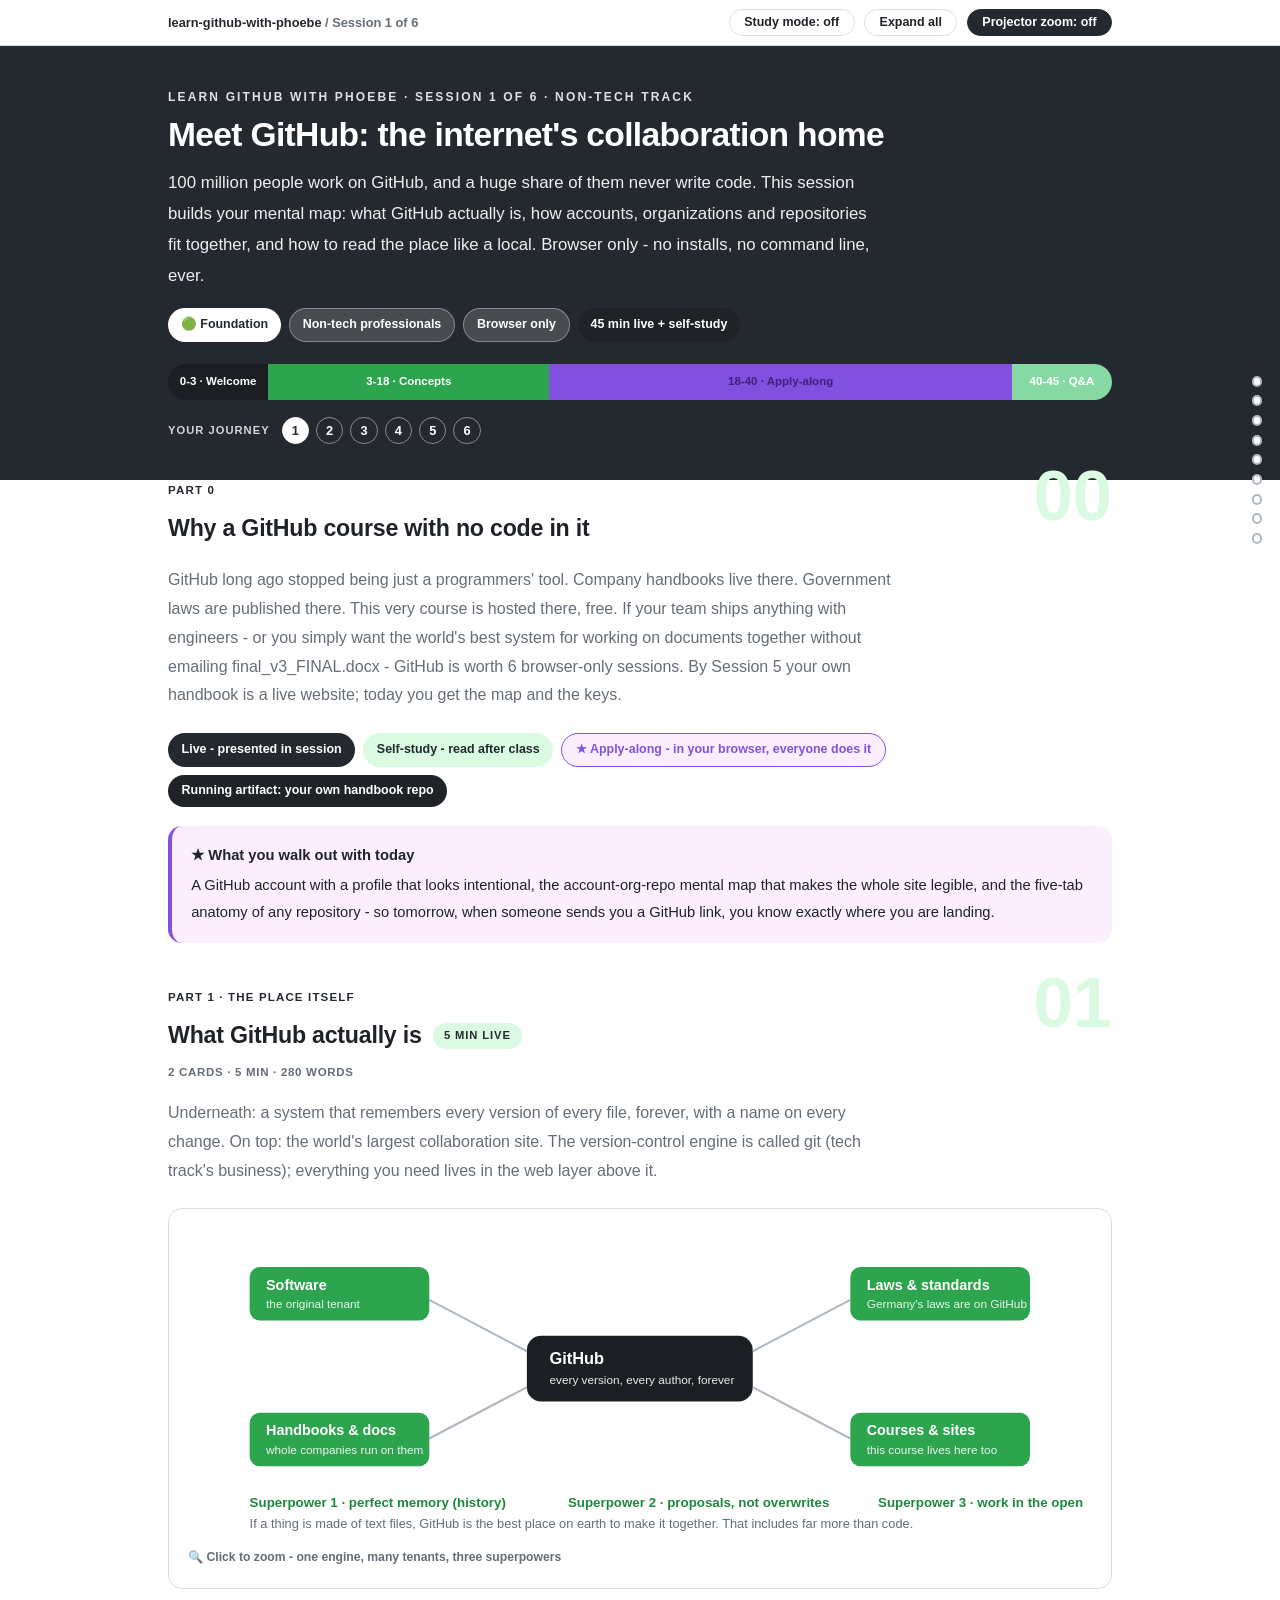
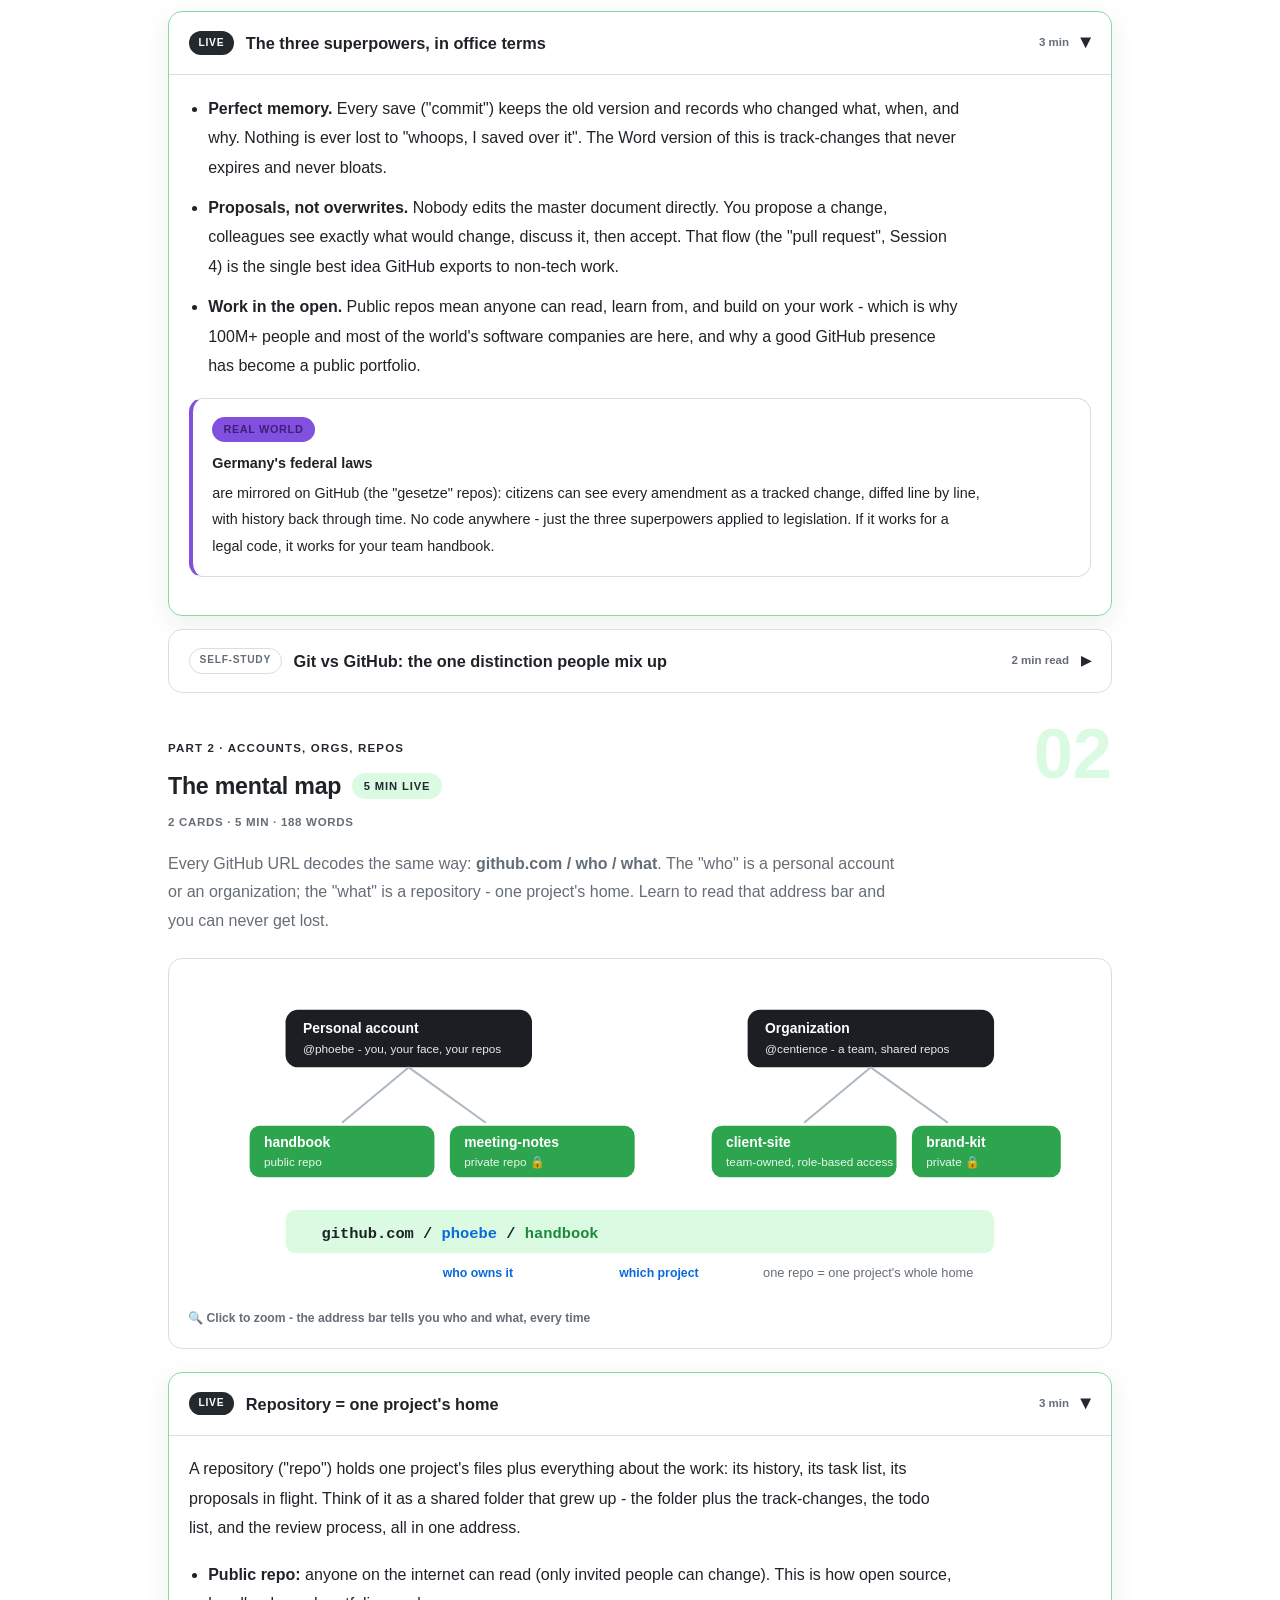
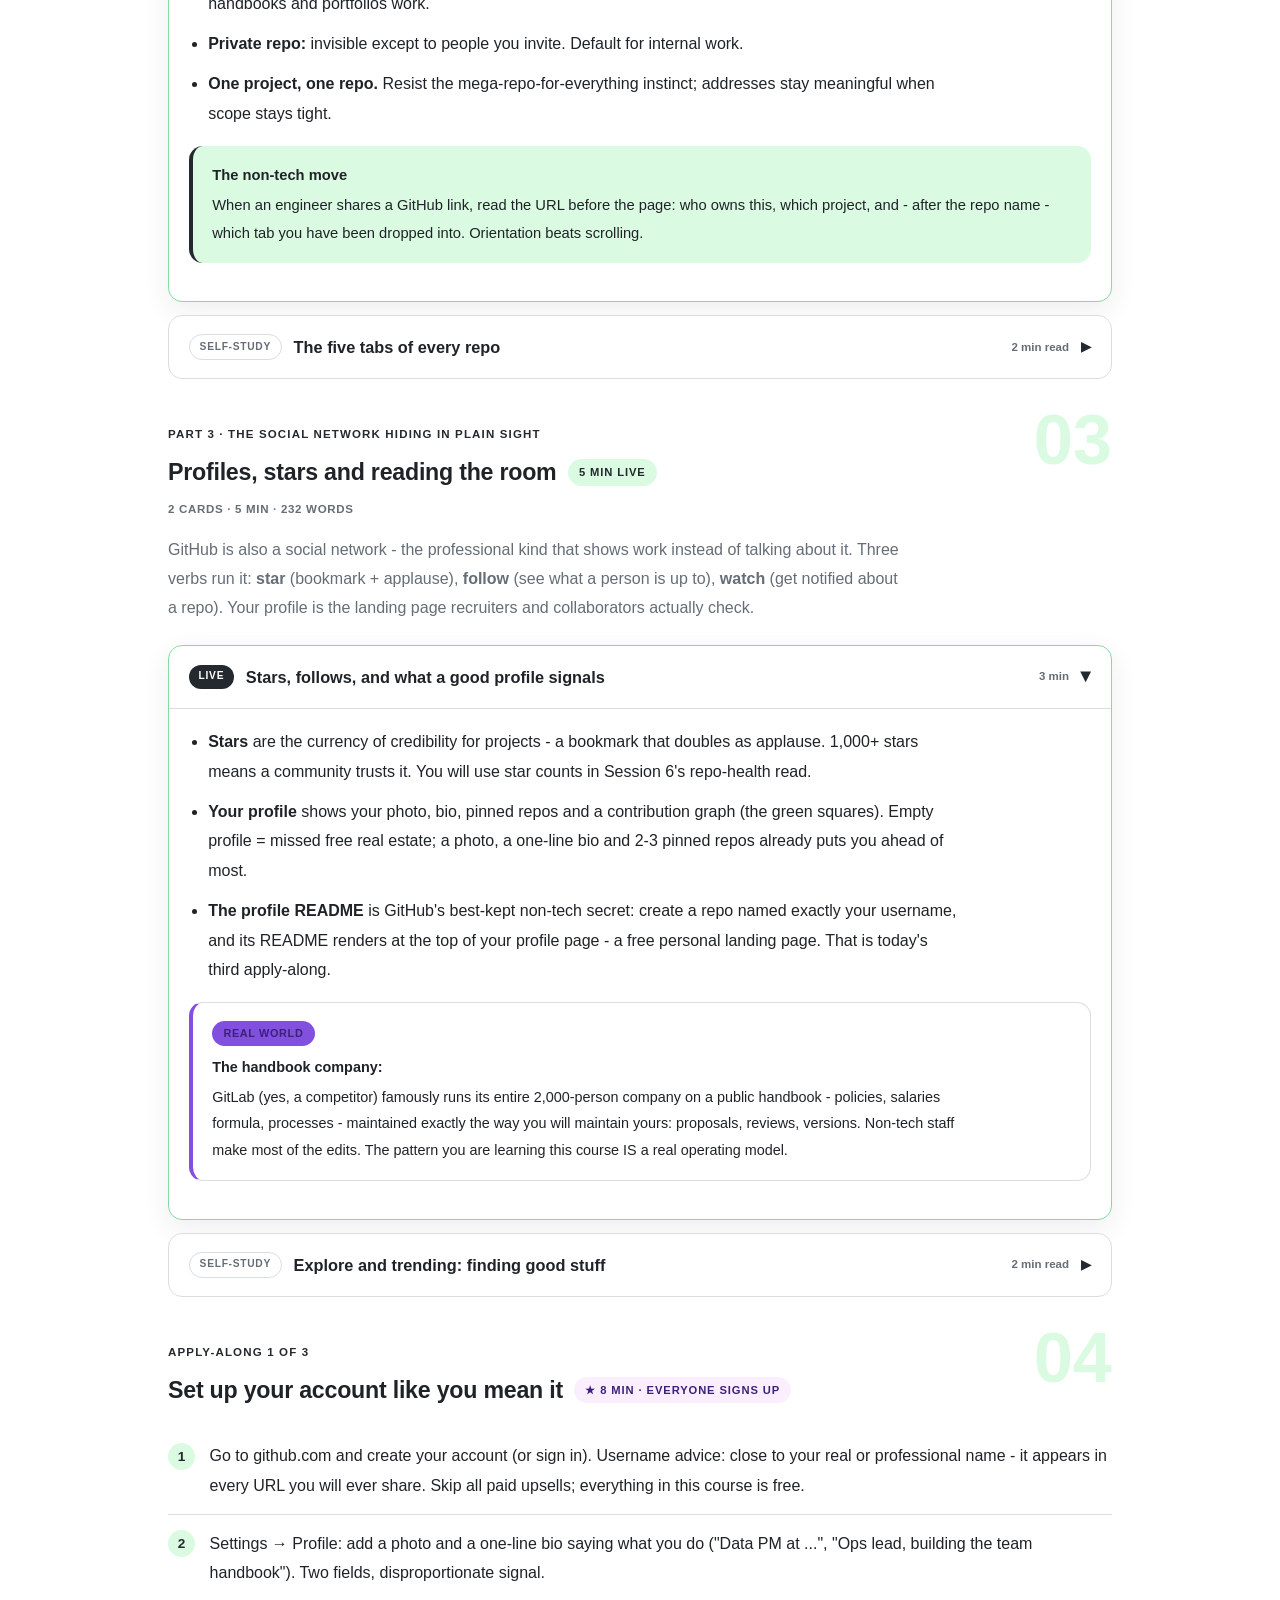
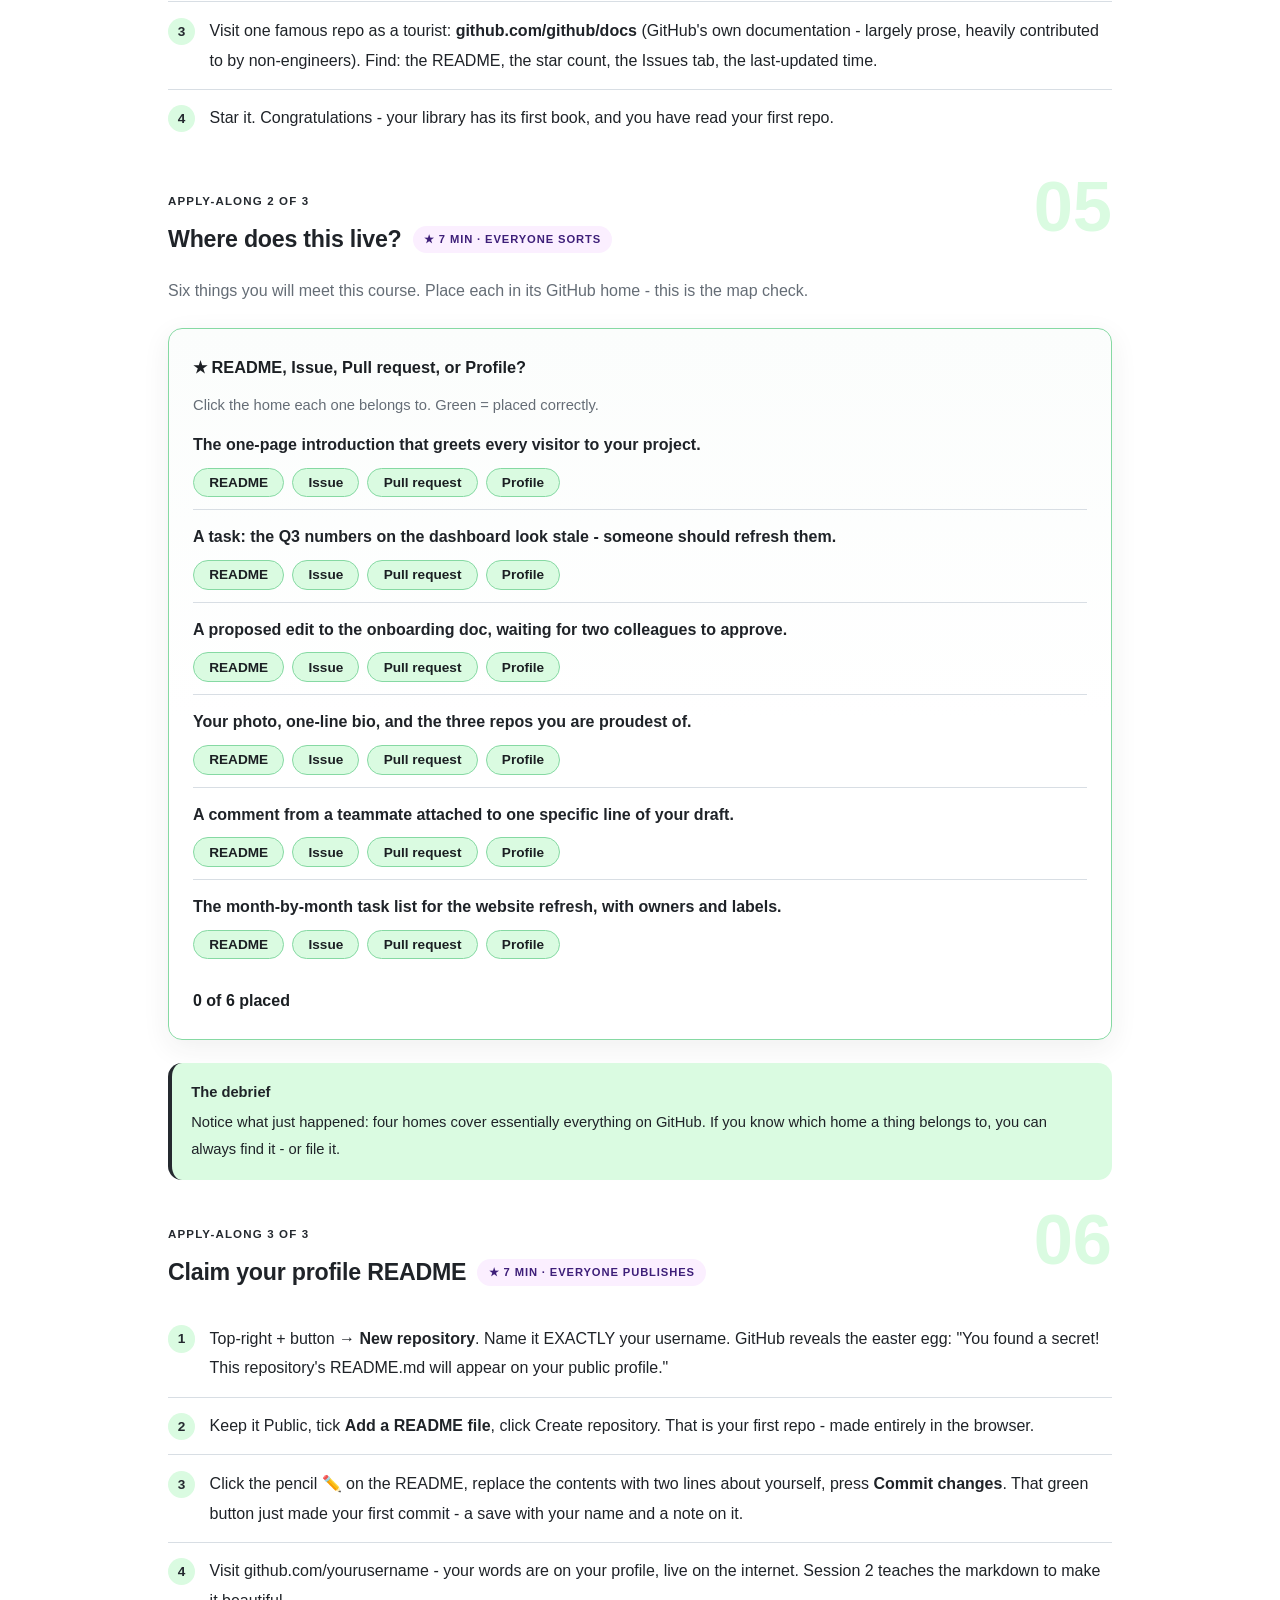
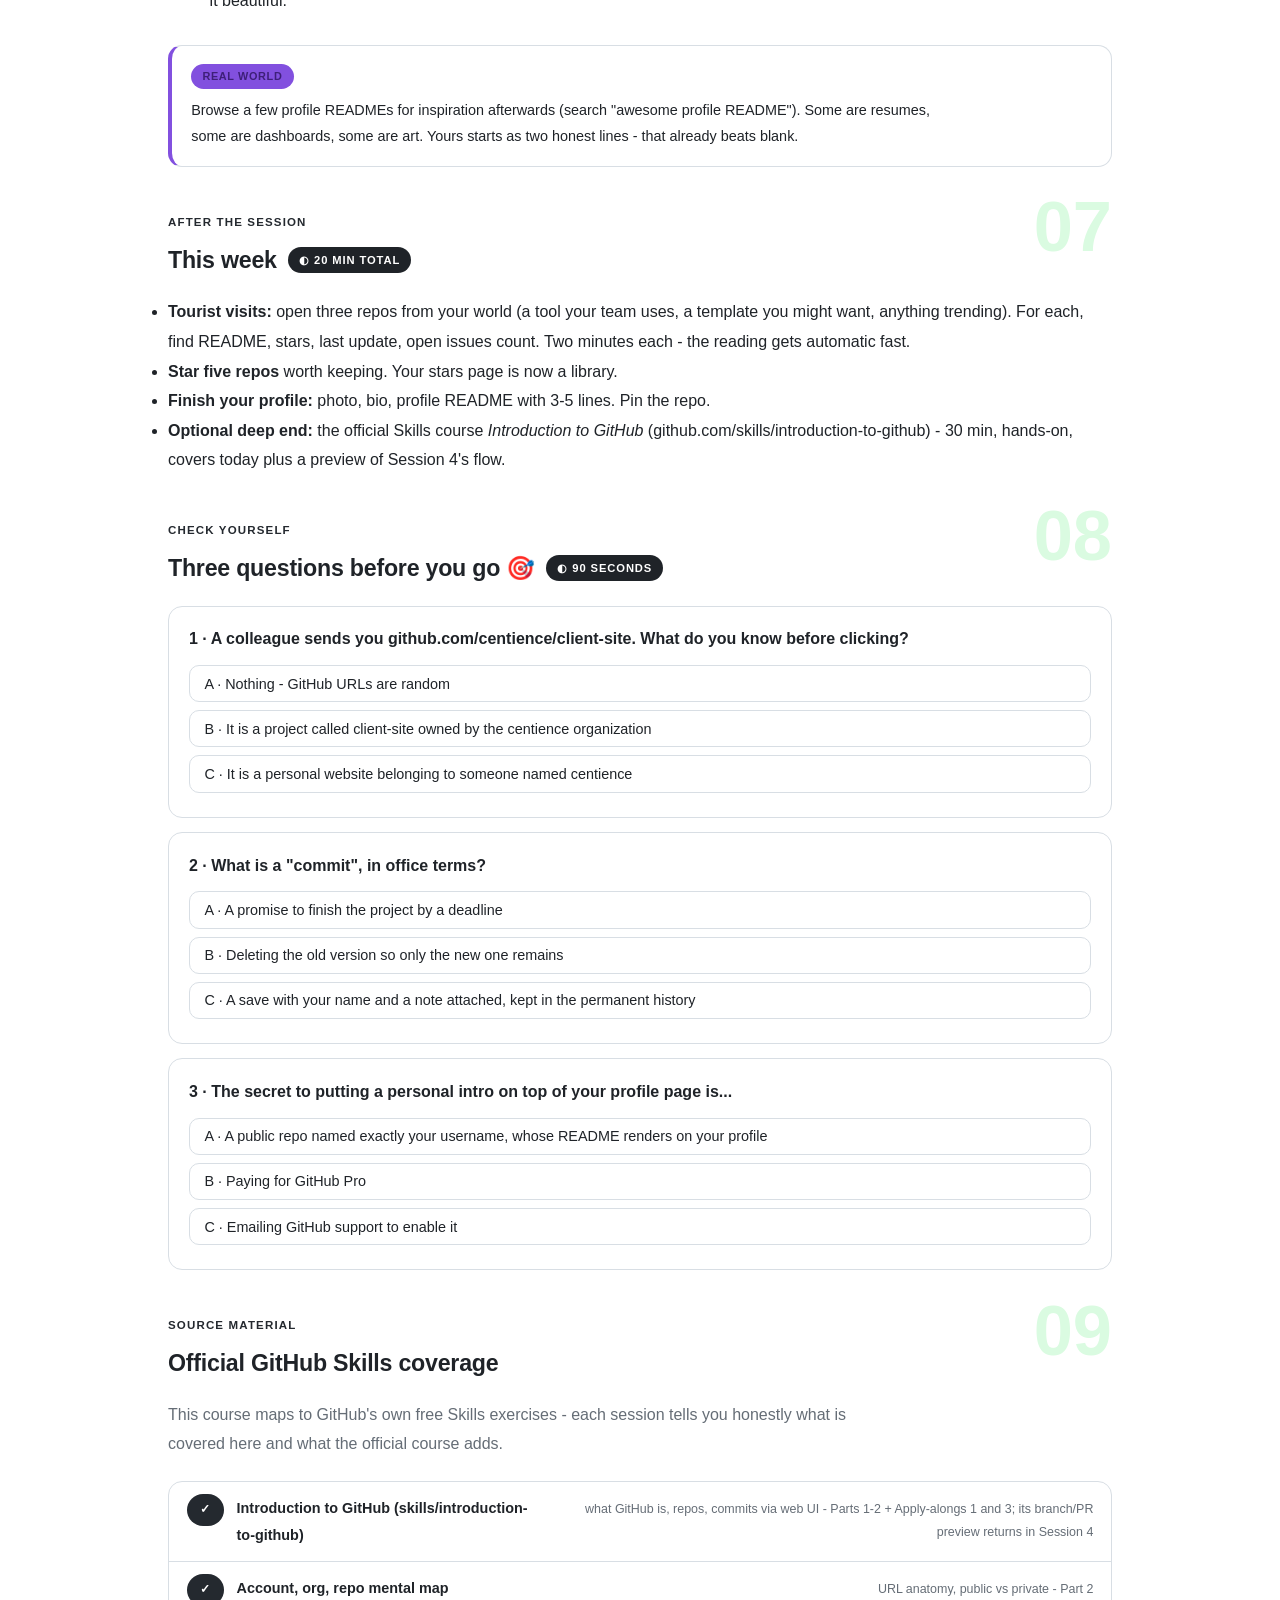
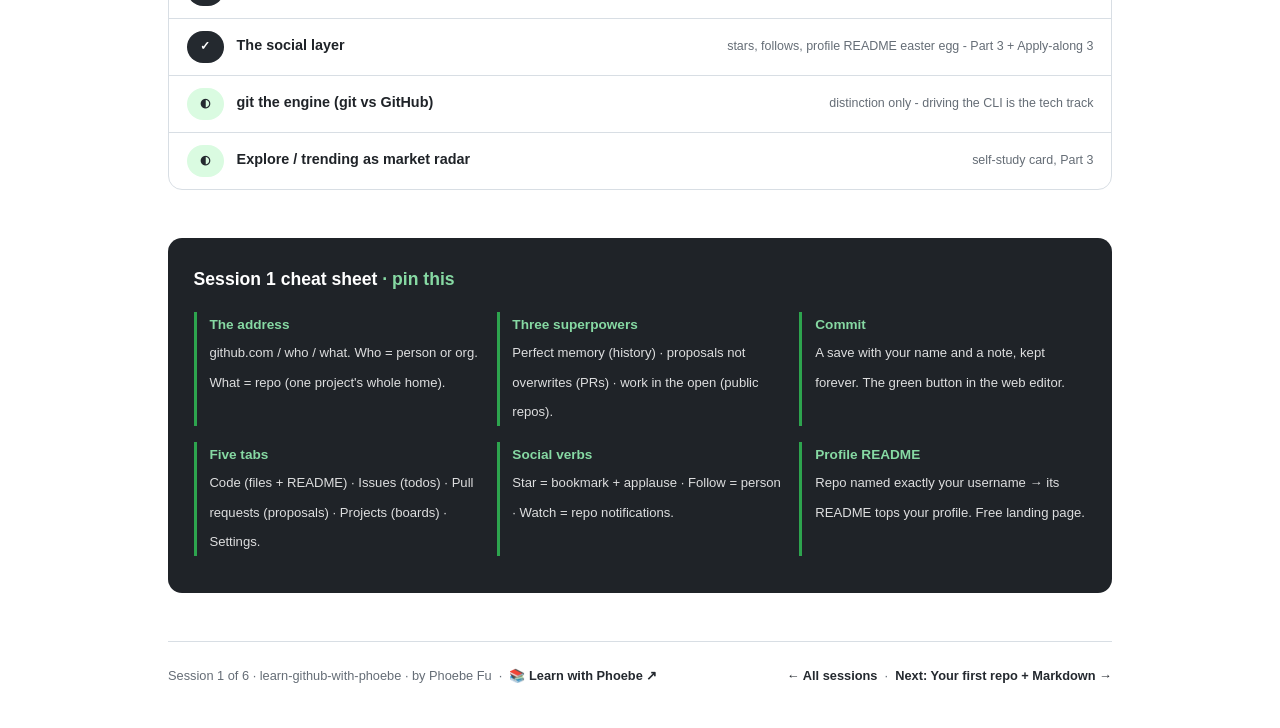
==== courses/01-meet-github.html @ 0bb0de5f "Fix diagram clipping and make every page readable on a narrow screen Diagrams: measured geometry def" ====
<!DOCTYPE html>
<html lang="en">
<head>
<meta charset="UTF-8">
<meta name="viewport" content="width=device-width, initial-scale=1.0">
<title>Session 1 · Meet GitHub - learn github with phoebe</title>
<link rel="stylesheet" href="../assets/style.css?v=16">
</head>
<body>

<div class="toolbar">
  <div class="wrap">
    <span class="crumb"><a href="../index.html">learn-github-with-phoebe</a> / Session 1 of 6</span>
    <button class="btn" id="toggle-all" type="button">Expand all</button>
    <button class="btn primary" id="zoom-toggle" type="button">Projector zoom: off</button>
  </div>
</div>

<header class="masthead">
  <div class="wrap">
    <div class="eyebrow">Learn GitHub with Phoebe · Session 1 of 6 · Non-tech track</div>
    <h1>Meet GitHub: <span class="accent">the internet's collaboration home</span></h1>
    <p class="sub">100 million people work on GitHub, and a huge share of them never write code. This session builds your mental map: what GitHub actually is, how accounts, organizations and repositories fit together, and how to read the place like a local. Browser only - no installs, no command line, ever.</p>
    <div class="chip-row">
      <span class="chip level">🟢 Foundation</span>
      <span class="chip audience">Non-tech professionals</span>
      <span class="chip audience">Browser only</span>
      <span class="chip time">45 min live + self-study</span>
    </div>
    <div class="agenda">
      <span class="a1" style="flex:1">0-3 · Welcome</span>
      <span class="a2" style="flex:3">3-18 · Concepts</span>
      <span class="a3" style="flex:5">18-40 · Apply-along</span>
      <span class="a4" style="flex:1">40-45 · Q&amp;A</span>
    </div>
  </div>
</header>

<main class="wrap">

  <!-- ============ INTRO ============ -->
  <section class="section" id="intro">
    <div class="section-kicker">
      <span class="klabel">Part 0</span>
      <h2>Why a GitHub course with no code in it</h2>
    </div>
    <p class="lede">GitHub long ago stopped being just a programmers' tool. Company handbooks live there. Government laws are published there. This very course is hosted there, free. If your team ships anything with engineers - or you simply want the world's best system for working on documents together without emailing final_v3_FINAL.docx - GitHub is worth 6 browser-only sessions. By Session 5 your own handbook is a live website; today you get the map and the keys.</p>
    <div class="legend">
      <span class="pill solid">Live - presented in session</span>
      <span class="pill light">Self-study - read after class</span>
      <span class="pill amber">★ Apply-along - in your browser, everyone does it</span>
      <span class="pill inkpill">Running artifact: your own handbook repo</span>
    </div>
    <div class="callout win">
      <strong>★ What you walk out with today</strong>
      A GitHub account with a profile that looks intentional, the account-org-repo mental map that makes the whole site legible, and the five-tab anatomy of any repository - so tomorrow, when someone sends you a GitHub link, you know exactly where you are landing.
    </div>
  </section>

  <!-- ============ PART 1: WHAT GITHUB IS ============ -->
  <section class="section" id="what-github-is">
    <div class="section-kicker">
      <span class="klabel">Part 1 · the place itself</span>
      <h2>What GitHub actually is <span class="tag concept">5 min live</span></h2>
    </div>
    <p class="lede">Underneath: a system that remembers every version of every file, forever, with a name on every change. On top: the world's largest collaboration site. The version-control engine is called git (tech track's business); everything you need lives in the web layer above it.</p>

    <figure class="zoomable">
      <svg viewBox="0 0 880 300" xmlns="http://www.w3.org/2000/svg" role="img" aria-label="Hub diagram: GitHub in the center, around it code, handbooks, laws, courses, designs, data - with the three superpowers below">
        <style>
          .mgT { font: 700 14px Inter, sans-serif; fill: #FFFFFF; }
          .mgS { font: 400 11.5px Inter, sans-serif; fill: #FFFFFF; opacity: .9; }
          .mgH { font: 700 15px Inter, sans-serif; fill: #1F2328; }
          .mgX { font: 400 12.5px Inter, sans-serif; fill: #656D76; }
          .mgG { font: 700 13px Inter, sans-serif; fill: #1F883D; }
          .mgL { stroke: #AFB8C1; stroke-width: 2; fill: none; }
        </style>
        <rect x="330" y="105" width="220" height="64" rx="14" fill="#1B1F23"/>
        <text class="mgT" x="352" y="132" style="font-size:16px">GitHub</text>
        <text class="mgS" x="352" y="152">every version, every author, forever</text>
        <line class="mgL" x1="330" y1="120" x2="235" y2="70"/>
        <line class="mgL" x1="330" y1="155" x2="235" y2="205"/>
        <line class="mgL" x1="550" y1="120" x2="645" y2="70"/>
        <line class="mgL" x1="550" y1="155" x2="645" y2="205"/>
        <rect x="60" y="38" width="175" height="52" rx="10" fill="#2DA44E"/>
        <text class="mgT" x="76" y="60">Software</text>
        <text class="mgS" x="76" y="78">the original tenant</text>
        <rect x="60" y="180" width="175" height="52" rx="10" fill="#2DA44E"/>
        <text class="mgT" x="76" y="202">Handbooks &amp; docs</text>
        <text class="mgS" x="76" y="220">whole companies run on them</text>
        <rect x="645" y="38" width="175" height="52" rx="10" fill="#2DA44E"/>
        <text class="mgT" x="661" y="60">Laws &amp; standards</text>
        <text class="mgS" x="661" y="78">Germany's laws are on GitHub</text>
        <rect x="645" y="180" width="175" height="52" rx="10" fill="#2DA44E"/>
        <text class="mgT" x="661" y="202">Courses &amp; sites</text>
        <text class="mgS" x="661" y="220">this course lives here too</text>
        <text class="mgG" x="60" y="272">Superpower 1 · perfect memory (history)</text>
        <text class="mgG" x="370" y="272">Superpower 2 · proposals, not overwrites</text>
        <text class="mgG" x="672" y="272">Superpower 3 · work in the open</text>
        <text class="mgX" x="60" y="292">If a thing is made of text files, GitHub is the best place on earth to make it together. That includes far more than code.</text>
      </svg>
      <figcaption>🔍 Click to zoom - one engine, many tenants, three superpowers</figcaption>
    </figure>

    <details class="card" open>
      <summary><span class="mode live">Live</span>The three superpowers, in office terms<span class="mini">3 min</span><span class="caret">▶</span></summary>
      <div class="body">
        <ul>
          <li><strong>Perfect memory.</strong> Every save ("commit") keeps the old version and records who changed what, when, and why. Nothing is ever lost to "whoops, I saved over it". The Word version of this is track-changes that never expires and never bloats.</li>
          <li><strong>Proposals, not overwrites.</strong> Nobody edits the master document directly. You propose a change, colleagues see exactly what would change, discuss it, then accept. That flow (the "pull request", Session 4) is the single best idea GitHub exports to non-tech work.</li>
          <li><strong>Work in the open.</strong> Public repos mean anyone can read, learn from, and build on your work - which is why 100M+ people and most of the world's software companies are here, and why a good GitHub presence has become a public portfolio.</li>
        </ul>
        <div class="callout example">
          <span class="ex-pill">Real world</span>
          <p><strong>Germany's federal laws</strong> are mirrored on GitHub (the "gesetze" repos): citizens can see every amendment as a tracked change, diffed line by line, with history back through time. No code anywhere - just the three superpowers applied to legislation. If it works for a legal code, it works for your team handbook.</p>
        </div>
      </div>
    </details>

    <details class="card">
      <summary><span class="mode self">Self-study</span>Git vs GitHub: the one distinction people mix up<span class="mini">2 min read</span><span class="caret">▶</span></summary>
      <div class="body">
        <p>git (lowercase) is the version-control engine - a command-line tool from 2005 that developers run on their machines. GitHub is a company and website (2008) that hosts git repositories and adds everything friendly on top: the web interface, issues, pull requests, profiles, Pages websites.</p>
        <ul>
          <li>You can use git without GitHub (some companies host elsewhere: GitLab, Bitbucket).</li>
          <li><strong>You can use GitHub without ever touching git</strong> - that is this entire track. The web UI covers creating, editing, proposing and publishing.</li>
          <li>When a developer says "clone", "push" or "pull", they are speaking git. Session 6 gives you the phrasebook; the tech track teaches the driving.</li>
        </ul>
      </div>
    </details>
  </section>

  <!-- ============ PART 2: THE MENTAL MAP ============ -->
  <section class="section" id="mental-map">
    <div class="section-kicker">
      <span class="klabel">Part 2 · accounts, orgs, repos</span>
      <h2>The mental map <span class="tag concept">5 min live</span></h2>
    </div>
    <p class="lede">Every GitHub URL decodes the same way: <strong>github.com / who / what</strong>. The "who" is a personal account or an organization; the "what" is a repository - one project's home. Learn to read that address bar and you can never get lost.</p>

    <figure class="zoomable">
      <svg viewBox="0 0 880 310" xmlns="http://www.w3.org/2000/svg" role="img" aria-label="Map: personal account and organization at top, repositories under each, URL anatomy at the bottom">
        <style>
          .mmT { font: 700 13.5px Inter, sans-serif; fill: #FFFFFF; }
          .mmS { font: 400 11.5px Inter, sans-serif; fill: #FFFFFF; opacity: .9; }
          .mmX { font: 400 12.5px Inter, sans-serif; fill: #656D76; }
          .mmU { font: 700 15px "SF Mono", Menlo, monospace; fill: #1F2328; }
          .mmB { font: 700 12px Inter, sans-serif; fill: #0969DA; }
          .mmL { stroke: #AFB8C1; stroke-width: 2; fill: none; }
        </style>
        <rect x="95" y="30" width="240" height="56" rx="12" fill="#1B1F23"/>
        <text class="mmT" x="112" y="53">Personal account</text>
        <text class="mmS" x="112" y="72">@phoebe - you, your face, your repos</text>
        <rect x="545" y="30" width="240" height="56" rx="12" fill="#1B1F23"/>
        <text class="mmT" x="562" y="53">Organization</text>
        <text class="mmS" x="562" y="72">@centience - a team, shared repos</text>
        <line class="mmL" x1="215" y1="86" x2="150" y2="140"/>
        <line class="mmL" x1="215" y1="86" x2="290" y2="140"/>
        <line class="mmL" x1="665" y1="86" x2="600" y2="140"/>
        <line class="mmL" x1="665" y1="86" x2="740" y2="140"/>
        <rect x="60" y="143" width="180" height="50" rx="10" fill="#2DA44E"/>
        <text class="mmT" x="74" y="164">handbook</text>
        <text class="mmS" x="74" y="182">public repo</text>
        <rect x="255" y="143" width="180" height="50" rx="10" fill="#2DA44E"/>
        <text class="mmT" x="269" y="164">meeting-notes</text>
        <text class="mmS" x="269" y="182">private repo 🔒</text>
        <rect x="510" y="143" width="180" height="50" rx="10" fill="#2DA44E"/>
        <text class="mmT" x="524" y="164">client-site</text>
        <text class="mmS" x="524" y="182">team-owned, role-based access</text>
        <rect x="705" y="143" width="145" height="50" rx="10" fill="#2DA44E"/>
        <text class="mmT" x="719" y="164">brand-kit</text>
        <text class="mmS" x="719" y="182">private 🔒</text>
        <rect x="95" y="225" width="690" height="42" rx="10" fill="#DAFBE1"/>
        <text class="mmU" x="130" y="252">github.com / <tspan fill="#0969DA">phoebe</tspan> / <tspan fill="#1F883D">handbook</tspan></text>
        <text class="mmB" x="248" y="290">who owns it</text>
        <text class="mmB" x="420" y="290">which project</text>
        <text class="mmX" x="560" y="290">one repo = one project's whole home</text>
      </svg>
      <figcaption>🔍 Click to zoom - the address bar tells you who and what, every time</figcaption>
    </figure>

    <details class="card" open>
      <summary><span class="mode live">Live</span>Repository = one project's home<span class="mini">3 min</span><span class="caret">▶</span></summary>
      <div class="body">
        <p>A repository ("repo") holds one project's files plus everything about the work: its history, its task list, its proposals in flight. Think of it as a shared folder that grew up - the folder plus the track-changes, the todo list, and the review process, all in one address.</p>
        <ul>
          <li><strong>Public repo:</strong> anyone on the internet can read (only invited people can change). This is how open source, handbooks and portfolios work.</li>
          <li><strong>Private repo:</strong> invisible except to people you invite. Default for internal work.</li>
          <li><strong>One project, one repo.</strong> Resist the mega-repo-for-everything instinct; addresses stay meaningful when scope stays tight.</li>
        </ul>
        <div class="callout tip">
          <strong>The non-tech move</strong>
          When an engineer shares a GitHub link, read the URL before the page: who owns this, which project, and - after the repo name - which tab you have been dropped into. Orientation beats scrolling.
        </div>
      </div>
    </details>

    <details class="card">
      <summary><span class="mode self">Self-study</span>The five tabs of every repo<span class="mini">2 min read</span><span class="caret">▶</span></summary>
      <div class="body">
        <table class="clean">
          <thead><tr><th>Tab</th><th>What it holds</th><th>Your session</th></tr></thead>
          <tbody>
            <tr><td><strong>Code</strong></td><td>the files themselves + the README front door</td><td>Session 2</td></tr>
            <tr><td><strong>Issues</strong></td><td>the task list: bugs, ideas, todos, questions</td><td>Session 3</td></tr>
            <tr><td><strong>Pull requests</strong></td><td>proposed changes under discussion</td><td>Session 4</td></tr>
            <tr><td><strong>Projects</strong></td><td>kanban boards built from issues</td><td>Session 3</td></tr>
            <tr><td><strong>Settings</strong></td><td>visibility, collaborators, Pages publishing</td><td>Session 5</td></tr>
          </tbody>
        </table>
        <p>("Actions", "Wiki", "Insights" and friends exist too - Session 6 gives you the literacy-level tour.)</p>
      </div>
    </details>
  </section>

  <!-- ============ PART 3: SOCIAL LAYER ============ -->
  <section class="section" id="social">
    <div class="section-kicker">
      <span class="klabel">Part 3 · the social network hiding in plain sight</span>
      <h2>Profiles, stars and reading the room <span class="tag concept">5 min live</span></h2>
    </div>
    <p class="lede">GitHub is also a social network - the professional kind that shows work instead of talking about it. Three verbs run it: <strong>star</strong> (bookmark + applause), <strong>follow</strong> (see what a person is up to), <strong>watch</strong> (get notified about a repo). Your profile is the landing page recruiters and collaborators actually check.</p>

    <details class="card" open>
      <summary><span class="mode live">Live</span>Stars, follows, and what a good profile signals<span class="mini">3 min</span><span class="caret">▶</span></summary>
      <div class="body">
        <ul>
          <li><strong>Stars</strong> are the currency of credibility for projects - a bookmark that doubles as applause. 1,000+ stars means a community trusts it. You will use star counts in Session 6's repo-health read.</li>
          <li><strong>Your profile</strong> shows your photo, bio, pinned repos and a contribution graph (the green squares). Empty profile = missed free real estate; a photo, a one-line bio and 2-3 pinned repos already puts you ahead of most.</li>
          <li><strong>The profile README</strong> is GitHub's best-kept non-tech secret: create a repo named exactly your username, and its README renders at the top of your profile page - a free personal landing page. That is today's third apply-along.</li>
        </ul>
        <div class="callout example">
          <span class="ex-pill">Real world</span>
          <p><strong>The handbook company:</strong> GitLab (yes, a competitor) famously runs its entire 2,000-person company on a public handbook - policies, salaries formula, processes - maintained exactly the way you will maintain yours: proposals, reviews, versions. Non-tech staff make most of the edits. The pattern you are learning this course IS a real operating model.</p>
        </div>
      </div>
    </details>

    <details class="card">
      <summary><span class="mode self">Self-study</span>Explore and trending: finding good stuff<span class="mini">2 min read</span><span class="caret">▶</span></summary>
      <div class="body">
        <p>github.com/explore and github.com/trending surface what the world is starring right now. Two non-tech uses:</p>
        <ul>
          <li><strong>Market radar:</strong> trending repos in your industry's topics (search "awesome analytics", "handbook", your domain) show where tooling and practice are heading - weeks before the blog posts.</li>
          <li><strong>Template shopping:</strong> almost anything you want to make (handbook, portfolio, course site, policy pack) has a starred template repo you can copy. Star liberally; your stars page becomes your library.</li>
        </ul>
      </div>
    </details>
  </section>

  <!-- ============ DEMO 1 ============ -->
  <section class="section" id="demo-1">
    <div class="section-kicker">
      <span class="klabel">Apply-along 1 of 3</span>
      <h2>Set up your account like you mean it <span class="tag demo">★ 8 min · everyone signs up</span></h2>
    </div>
    <div class="steps">
      <div class="step"><p>Go to github.com and create your account (or sign in). Username advice: close to your real or professional name - it appears in every URL you will ever share. Skip all paid upsells; everything in this course is free.</p></div>
      <div class="step"><p>Settings → Profile: add a photo and a one-line bio saying what you do ("Data PM at ...", "Ops lead, building the team handbook"). Two fields, disproportionate signal.</p></div>
      <div class="step"><p>Visit one famous repo as a tourist: <strong>github.com/github/docs</strong> (GitHub's own documentation - largely prose, heavily contributed to by non-engineers). Find: the README, the star count, the Issues tab, the last-updated time.</p></div>
      <div class="step"><p>Star it. Congratulations - your library has its first book, and you have read your first repo.</p></div>
    </div>
  </section>

  <!-- ============ DEMO 2 ============ -->
  <section class="section" id="demo-2">
    <div class="section-kicker">
      <span class="klabel">Apply-along 2 of 3</span>
      <h2>Where does this live? <span class="tag demo">★ 7 min · everyone sorts</span></h2>
    </div>
    <p class="lede">Six things you will meet this course. Place each in its GitHub home - this is the map check.</p>
    <div class="widget" data-widget="sorter" data-config='{
      "title": "★ README, Issue, Pull request, or Profile?",
      "intro": "Click the home each one belongs to. Green = placed correctly.",
      "categories": ["README", "Issue", "Pull request", "Profile"],
      "items": [
        {"t": "The one-page introduction that greets every visitor to your project.", "c": 0, "why": "the README is the front door of a repo - Session 2 writes yours"},
        {"t": "A task: the Q3 numbers on the dashboard look stale - someone should refresh them.", "c": 1, "why": "issues are the universal todo list, not just bug reports"},
        {"t": "A proposed edit to the onboarding doc, waiting for two colleagues to approve.", "c": 2, "why": "proposals under review = pull requests, the collaboration heart"},
        {"t": "Your photo, one-line bio, and the three repos you are proudest of.", "c": 3, "why": "the profile is your landing page - pinned repos are the showcase"},
        {"t": "A comment from a teammate attached to one specific line of your draft.", "c": 2, "why": "line-level comments live inside a pull request review - Session 4"},
        {"t": "The month-by-month task list for the website refresh, with owners and labels.", "c": 1, "why": "a set of issues (and Session 3 puts them on a Projects board)"}
      ]}'></div>
    <div class="callout tip">
      <strong>The debrief</strong>
      Notice what just happened: four homes cover essentially everything on GitHub. If you know which home a thing belongs to, you can always find it - or file it.
    </div>
  </section>

  <!-- ============ DEMO 3 ============ -->
  <section class="section" id="demo-3">
    <div class="section-kicker">
      <span class="klabel">Apply-along 3 of 3</span>
      <h2>Claim your profile README <span class="tag demo">★ 7 min · everyone publishes</span></h2>
    </div>
    <div class="steps">
      <div class="step"><p>Top-right + button → <strong>New repository</strong>. Name it EXACTLY your username. GitHub reveals the easter egg: "You found a secret! This repository's README.md will appear on your public profile."</p></div>
      <div class="step"><p>Keep it Public, tick <strong>Add a README file</strong>, click Create repository. That is your first repo - made entirely in the browser.</p></div>
      <div class="step"><p>Click the pencil ✏️ on the README, replace the contents with two lines about yourself, press <strong>Commit changes</strong>. That green button just made your first commit - a save with your name and a note on it.</p></div>
      <div class="step"><p>Visit github.com/yourusername - your words are on your profile, live on the internet. Session 2 teaches the markdown to make it beautiful.</p></div>
    </div>
    <div class="callout example">
      <span class="ex-pill">Real world</span>
      <p>Browse a few profile READMEs for inspiration afterwards (search "awesome profile README"). Some are resumes, some are dashboards, some are art. Yours starts as two honest lines - that already beats blank.</p>
    </div>
  </section>

  <!-- ============ HOMEWORK ============ -->
  <section class="section" id="exercise">
    <div class="section-kicker">
      <span class="klabel">After the session</span>
      <h2>This week <span class="tag exercise">◐ 20 min total</span></h2>
    </div>
    <ul>
      <li><strong>Tourist visits:</strong> open three repos from your world (a tool your team uses, a template you might want, anything trending). For each, find README, stars, last update, open issues count. Two minutes each - the reading gets automatic fast.</li>
      <li><strong>Star five repos</strong> worth keeping. Your stars page is now a library.</li>
      <li><strong>Finish your profile:</strong> photo, bio, profile README with 3-5 lines. Pin the repo.</li>
      <li><strong>Optional deep end:</strong> the official Skills course <em>Introduction to GitHub</em> (github.com/skills/introduction-to-github) - 30 min, hands-on, covers today plus a preview of Session 4's flow.</li>
    </ul>
  </section>

  <!-- ============ QUIZ ============ -->
  <section class="section" id="quiz">
    <div class="section-kicker">
      <span class="klabel">Check yourself</span>
      <h2>Three questions before you go 🎯 <span class="tag exercise">◐ 90 seconds</span></h2>
    </div>
    <div class="quiz-q" data-answer="1">
      <p class="qtext">1 · A colleague sends you github.com/centience/client-site. What do you know before clicking?</p>
      <button class="qopt" type="button">A · Nothing - GitHub URLs are random</button>
      <button class="qopt" type="button">B · It is a project called client-site owned by the centience organization</button>
      <button class="qopt" type="button">C · It is a personal website belonging to someone named centience</button>
      <p class="qwhy">github.com/who/what - centience is the owner (an org, in this case), client-site is the repo. The address bar is the map.</p>
    </div>
    <div class="quiz-q" data-answer="2">
      <p class="qtext">2 · What is a "commit", in office terms?</p>
      <button class="qopt" type="button">A · A promise to finish the project by a deadline</button>
      <button class="qopt" type="button">B · Deleting the old version so only the new one remains</button>
      <button class="qopt" type="button">C · A save with your name and a note attached, kept in the permanent history</button>
      <p class="qwhy">Every commit preserves what came before and records who, when and why. Perfect memory is superpower number one.</p>
    </div>
    <div class="quiz-q" data-answer="0">
      <p class="qtext">3 · The secret to putting a personal intro on top of your profile page is...</p>
      <button class="qopt" type="button">A · A public repo named exactly your username, whose README renders on your profile</button>
      <button class="qopt" type="button">B · Paying for GitHub Pro</button>
      <button class="qopt" type="button">C · Emailing GitHub support to enable it</button>
      <p class="qwhy">The username-repo README is a free easter egg - you built it in Apply-along 3. Session 2's markdown makes it shine.</p>
    </div>
    <p class="quiz-score"></p>
  </section>

  <!-- ============ SOURCES ============ -->
  <section class="section" id="official">
    <div class="section-kicker">
      <span class="klabel">Source material</span>
      <h2>Official GitHub Skills coverage</h2>
    </div>
    <p class="lede">This course maps to GitHub's own free Skills exercises - each session tells you honestly what is covered here and what the official course adds.</p>
    <div class="covered">
      <div class="covered-row"><span class="status pill solid">✓</span><span class="name">Introduction to GitHub (skills/introduction-to-github)</span><span class="note">what GitHub is, repos, commits via web UI - Parts 1-2 + Apply-alongs 1 and 3; its branch/PR preview returns in Session 4</span></div>
      <div class="covered-row"><span class="status pill solid">✓</span><span class="name">Account, org, repo mental map</span><span class="note">URL anatomy, public vs private - Part 2</span></div>
      <div class="covered-row"><span class="status pill solid">✓</span><span class="name">The social layer</span><span class="note">stars, follows, profile README easter egg - Part 3 + Apply-along 3</span></div>
      <div class="covered-row"><span class="status pill light">◐</span><span class="name">git the engine (git vs GitHub)</span><span class="note">distinction only - driving the CLI is the tech track</span></div>
      <div class="covered-row"><span class="status pill light">◐</span><span class="name">Explore / trending as market radar</span><span class="note">self-study card, Part 3</span></div>
    </div>
  </section>

  <!-- ============ CHEAT SHEET ============ -->
  <section class="cheat" id="cheatsheet">
    <h3>Session 1 cheat sheet <span>· pin this</span></h3>
    <div class="grid-2">
      <div class="cheat-item"><b>The address</b><span>github.com / who / what. Who = person or org. What = repo (one project's whole home).</span></div>
      <div class="cheat-item"><b>Three superpowers</b><span>Perfect memory (history) · proposals not overwrites (PRs) · work in the open (public repos).</span></div>
      <div class="cheat-item"><b>Commit</b><span>A save with your name and a note, kept forever. The green button in the web editor.</span></div>
      <div class="cheat-item"><b>Five tabs</b><span>Code (files + README) · Issues (todos) · Pull requests (proposals) · Projects (boards) · Settings.</span></div>
      <div class="cheat-item"><b>Social verbs</b><span>Star = bookmark + applause · Follow = person · Watch = repo notifications.</span></div>
      <div class="cheat-item"><b>Profile README</b><span>Repo named exactly your username → its README tops your profile. Free landing page.</span></div>
    </div>
  </section>

  <footer class="pagefoot">
    <span>Session 1 of 6 · learn-github-with-phoebe · by Phoebe Fu &nbsp;·&nbsp; 📚 <a href="https://phoebefu6.github.io/learn-with-phoebe/">Learn with Phoebe ↗</a></span>
    <span><a href="../index.html">← All sessions</a> &nbsp;·&nbsp; <a href="02-first-repo-markdown.html">Next: Your first repo + Markdown →</a></span>
  </footer>

</main>

<script src="../assets/app.js?v=16"></script>
<script src="../assets/widgets.js?v=16"></script>
</body>
</html>
---- assets/style.css ----
/* learn-github-with-phoebe - editorial bold design system
   Accent: github ink #24292F + green #2DA44E · Flagship: PR purple #8250DF */

:root {
  --indigo: #24292F;
  --indigo-deep: #1B1F23;
  --indigo-mid: #2DA44E;
  --indigo-soft: #86D9A3;
  --indigo-50: #DAFBE1;
  --ink: #1F2328;
  --muted: #656D76;
  --faint: #AFB8C1;
  --hairline: #D8DEE4;
  --amber: #8250DF;
  --amber-ink: #3E1F79;
  --amber-50: #FBEFFF;
  --paper: #FFFFFF;
  --code-bg: #0D1117;
  --code-ink: #E6EDF3;
  --radius: 14px;
}

* { margin: 0; padding: 0; box-sizing: border-box; }

html { font-size: 16px; scroll-behavior: smooth; }
html.zoom-125 { font-size: 20px; }
html.zoom-150 { font-size: 24px; }

body {
  font-family: "Inter", -apple-system, BlinkMacSystemFont, "Segoe UI", Roboto, sans-serif;
  background: var(--paper);
  color: var(--ink);
  line-height: 1.85;
  font-feature-settings: "tnum";
}

.wrap { max-width: 62rem; margin: 0 auto; padding: 0 1.5rem; }

/* ---------- header band ---------- */
.masthead {
  background: var(--indigo);
  color: #fff;
  padding: 2.5rem 0 2.25rem;
}
.masthead .eyebrow {
  font-size: .75rem;
  letter-spacing: .18em;
  text-transform: uppercase;
  opacity: .85;
  font-weight: 600;
}
.masthead h1 {
  font-size: 2.1rem;
  line-height: 1.15;
  font-weight: 800;
  margin: .5rem 0 .75rem;
  letter-spacing: -.02em;
}
.masthead h1 .accent { color: inherit; }
.masthead .sub { font-size: 1.05rem; opacity: .92; max-width: 44rem; }

.chip-row { display: flex; flex-wrap: wrap; gap: .5rem; margin-top: 1.1rem; }
.chip {
  display: inline-flex;
  align-items: center;
  gap: .35rem;
  border-radius: 999px;
  padding: .25rem .8rem;
  font-size: .78rem;
  font-weight: 600;
  white-space: nowrap;
}
.chip.level { background: #fff; color: var(--indigo); }
.chip.audience { background: rgba(255,255,255,.16); color: #fff; border: 1px solid rgba(255,255,255,.35); }
.chip.time { background: var(--ink); color: #fff; font-variant-numeric: tabular-nums; }

/* ---------- agenda bar ---------- */
.agenda {
  display: flex;
  border-radius: 999px;
  overflow: hidden;
  margin: 1.4rem 0 0;
  font-size: .72rem;
  font-weight: 600;
  text-align: center;
  color: #fff;
}
.agenda span { padding: .45rem .3rem; white-space: nowrap; overflow: hidden; text-overflow: ellipsis; }
.agenda .a1 { background: var(--indigo-deep); }
.agenda .a2 { background: var(--indigo-mid); }
.agenda .a3 { background: var(--amber); color: var(--amber-ink); }
.agenda .a4 { background: var(--indigo-soft); }

/* ---------- toolbar ---------- */
.toolbar {
  position: sticky;
  top: 0;
  z-index: 40;
  background: rgba(255,255,255,.94);
  backdrop-filter: blur(6px);
  border-bottom: 1px solid var(--hairline);
  padding: .55rem 0;
}
.toolbar .wrap { display: flex; align-items: center; gap: .6rem; }
.toolbar .crumb { font-size: .8rem; color: var(--muted); font-weight: 600; margin-right: auto; }
.toolbar .crumb a { color: var(--indigo); text-decoration: none; }
.btn {
  border: 1px solid var(--hairline);
  background: #fff;
  color: var(--ink);
  border-radius: 999px;
  padding: .35rem .9rem;
  font-size: .78rem;
  font-weight: 600;
  cursor: pointer;
  font-family: inherit;
  transition: all .15s ease;
}
.btn:hover { border-color: var(--indigo); color: var(--indigo); }
.btn.primary { background: var(--indigo); border-color: var(--indigo); color: #fff; }
.btn.primary:hover { background: var(--indigo-deep); }

/* ---------- sections ---------- */
main { padding: 2.5rem 0 4rem; }

.section { margin-bottom: 2.8rem; }
.section-kicker { margin-bottom: 1rem; }
.section-kicker .klabel {
  display: block;
  font-size: .72rem;
  text-transform: uppercase;
  letter-spacing: .1em;
  color: var(--indigo);
  font-weight: 700;
  margin-bottom: .35rem;
}
.section-kicker h2 {
  font-size: 1.45rem;
  font-weight: 800;
  letter-spacing: -.01em;
  display: flex;
  align-items: center;
  gap: .7rem;
  flex-wrap: wrap;
}
.section-kicker .tag {
  border-radius: 999px;
  padding: .18rem .7rem;
  font-size: .7rem;
  font-weight: 700;
  text-transform: uppercase;
  letter-spacing: .08em;
}
.tag.concept { background: var(--indigo-50); color: var(--indigo); }
.tag.demo { background: var(--amber-50); color: var(--amber-ink); }
.tag.exercise { background: var(--ink); color: #fff; }

.lede { color: var(--muted); max-width: 46rem; margin-bottom: 1.4rem; line-height: 1.8; }

/* live vs self-study markers on cards */
.mode {
  font-size: .64rem;
  font-weight: 700;
  text-transform: uppercase;
  letter-spacing: .07em;
  padding: .14rem .6rem;
  border-radius: 999px;
  flex: none;
}
.mode.live { background: var(--indigo); color: #fff; }
.mode.self { background: #fff; color: var(--muted); border: 1px solid var(--hairline); }

/* ---------- accordions ---------- */
details.card {
  border: 1px solid var(--hairline);
  border-radius: var(--radius);
  margin-bottom: .8rem;
  overflow: hidden;
  background: #fff;
}
details.card[open] { border-color: var(--indigo-soft); box-shadow: 0 8px 28px rgba(36,41,47,.08); }
details.card summary {
  list-style: none;
  cursor: pointer;
  padding: 1rem 1.25rem;
  display: flex;
  align-items: center;
  gap: .75rem;
  font-weight: 700;
  font-size: 1.02rem;
  user-select: none;
}
details.card summary::-webkit-details-marker { display: none; }
details.card summary .dot {
  width: .6rem; height: .6rem;
  border-radius: 999px;
  background: var(--indigo);
  flex: none;
}
details.card summary .mini { margin-left: auto; font-size: .72rem; color: var(--muted); font-weight: 600; white-space: nowrap; }
details.card summary .caret { transition: transform .2s ease; color: var(--indigo); font-size: .8rem; }
details.card[open] summary .caret { transform: rotate(90deg); }
details.card .body { padding: 0 1.25rem 1.4rem; border-top: 1px solid var(--hairline); padding-top: 1.15rem; }
details.card .body p { margin-bottom: 1.05rem; max-width: 48rem; }
details.card .body p:last-child { margin-bottom: 0; }
details.card .body ul, details.card .body ol { margin: 0 0 1.1rem 1.2rem; max-width: 47rem; }
details.card .body li { margin-bottom: .65rem; }
details.card .body h4 { font-size: .95rem; font-weight: 700; margin: 1.1rem 0 .45rem; }
details.card .body h4:first-child { margin-top: 0; }

/* ---------- pills & legends ---------- */
.legend { display: flex; flex-wrap: wrap; gap: .5rem; margin: 0 0 1.2rem; }
.pill {
  display: inline-flex;
  align-items: center;
  gap: .4rem;
  border-radius: 999px;
  padding: .28rem .85rem;
  font-size: .78rem;
  font-weight: 600;
}
.pill.solid { background: var(--indigo); color: #fff; }
.pill.light { background: var(--indigo-50); color: var(--indigo); }
.pill.inkpill { background: var(--ink); color: #fff; }
.pill.amber, .pill.peach { background: var(--amber-50); color: var(--amber); border: 1.5px solid var(--amber); }
.pill.bare { color: var(--faint); }

/* ---------- 4D grid ---------- */
.grid-2 { display: grid; grid-template-columns: repeat(auto-fit, minmax(15rem, 1fr)); gap: .8rem; margin: .5rem 0 1rem; }
.d-card {
  border: 1px solid var(--hairline);
  border-left: 4px solid var(--indigo);
  border-radius: 10px;
  padding: 1rem 1.1rem;
}
.d-card h4 { font-size: .95rem; margin-bottom: .3rem; }
.d-card h4 .lead-letter { color: var(--indigo); }
.d-card p { font-size: .86rem; color: var(--muted); margin: 0; }

/* ---------- tables ---------- */
table.clean { width: 100%; border-collapse: collapse; font-size: .9rem; margin: .4rem 0 1rem; }
table.clean th {
  text-align: left;
  font-size: .72rem;
  text-transform: uppercase;
  letter-spacing: .08em;
  color: var(--muted);
  padding: .5rem .6rem;
  border-bottom: 2px solid var(--ink);
}
table.clean td { padding: .7rem .6rem; border-bottom: .5px solid var(--hairline); vertical-align: top; line-height: 1.7; }
table.clean td:first-child { font-weight: 600; }

/* ---------- prompt boxes ---------- */
.prompt-box {
  position: relative;
  background: var(--code-bg);
  color: var(--code-ink);
  border-radius: var(--radius);
  padding: 1.1rem 1.2rem;
  margin: 1rem 0 1.2rem;
  font-family: "SF Mono", ui-monospace, Menlo, Consolas, monospace;
  font-size: .84rem;
  line-height: 1.65;
  white-space: pre-wrap;
  word-break: break-word;
}
.prompt-box .label {
  position: absolute;
  top: -0.7rem;
  left: 1rem;
  background: var(--indigo);
  color: #fff;
  font-family: "Inter", -apple-system, sans-serif;
  font-size: .68rem;
  font-weight: 700;
  letter-spacing: .06em;
  text-transform: uppercase;
  border-radius: 999px;
  padding: .15rem .7rem;
}
.prompt-box.bad .label { background: var(--faint); color: var(--ink); }
.prompt-box.good .label { background: var(--amber); color: var(--amber-ink); }
.copy-btn {
  position: absolute;
  top: .7rem;
  right: .7rem;
  background: rgba(255,255,255,.1);
  border: 1px solid rgba(255,255,255,.25);
  color: #fff;
  border-radius: 999px;
  padding: .25rem .8rem;
  font-size: .72rem;
  font-weight: 600;
  cursor: pointer;
  font-family: "Inter", -apple-system, sans-serif;
  transition: background .15s ease;
}
.copy-btn:hover { background: rgba(255,255,255,.22); }
.copy-btn.copied { background: var(--amber); border-color: var(--amber); color: var(--amber-ink); }

/* ---------- demo steps ---------- */
.steps { counter-reset: step; margin: .6rem 0 1rem; }
.step {
  display: flex;
  gap: .9rem;
  padding: .85rem 0;
  border-bottom: .5px solid var(--hairline);
}
.step:last-child { border-bottom: none; }
.step::before {
  counter-increment: step;
  content: counter(step);
  flex: none;
  width: 1.7rem; height: 1.7rem;
  border-radius: 999px;
  background: var(--indigo-50);
  color: var(--indigo);
  font-weight: 700;
  font-size: .85rem;
  display: inline-flex;
  align-items: center;
  justify-content: center;
  margin-top: .1rem;
}
.step p { margin: 0; }

/* ---------- callouts ---------- */
.callout {
  border-radius: var(--radius);
  padding: 1rem 1.2rem;
  margin: 1rem 0;
  font-size: .92rem;
}
.callout.tip { background: var(--indigo-50); border-left: 4px solid var(--indigo); }
.callout.win { background: var(--amber-50); border-left: 4px solid var(--amber); }
.callout strong:first-child { display: block; margin-bottom: .2rem; }

.callout.example {
  background: #FFFFFF;
  border: 1px solid var(--hairline);
  border-left: 4px solid var(--amber);
  font-size: .9rem;
}
.callout.example .ex-pill {
  display: inline-block;
  background: var(--amber);
  color: var(--amber-ink);
  border-radius: 999px;
  padding: .15rem .7rem;
  font-size: .68rem;
  font-weight: 700;
  text-transform: uppercase;
  letter-spacing: .06em;
  margin-bottom: .5rem;
}
.callout.example p { margin: 0 0 .75rem; max-width: 47rem; }
.callout.example p:last-child { margin-bottom: 0; }
.callout.example ul { margin: 0 0 0 1.1rem; max-width: 46rem; }
.callout.example li { margin-bottom: .6rem; }
.callout.example li:last-child { margin-bottom: 0; }

/* ---------- zoomable figures ---------- */
figure.zoomable {
  border: 1px solid var(--hairline);
  border-radius: var(--radius);
  padding: 1.2rem;
  margin: 1rem 0 1.4rem;
  cursor: zoom-in;
  transition: box-shadow .15s ease;
  background: #fff;
}
figure.zoomable:hover { box-shadow: 0 8px 28px rgba(36,41,47,.12); }
figure.zoomable svg, figure.zoomable img { width: 100%; height: auto; display: block; }
figure.zoomable figcaption {
  margin-top: .6rem;
  font-size: .76rem;
  color: var(--muted);
  font-weight: 600;
  display: flex;
  align-items: center;
  gap: .4rem;
}

.lightbox {
  position: fixed;
  inset: 0;
  z-index: 100;
  background: rgba(31,35,40,.9);
  display: none;
  align-items: center;
  justify-content: center;
  padding: 3vh 3vw;
  cursor: zoom-out;
}
.lightbox.open { display: flex; }
.lightbox .inner {
  background: #fff;
  border-radius: var(--radius);
  padding: 2rem;
  max-width: 94vw;
  max-height: 92vh;
  overflow: auto;
}
.lightbox .inner svg, .lightbox .inner img { width: min(88vw, 70rem); height: auto; }
.lightbox .close-hint {
  position: fixed;
  top: 1rem; right: 1.4rem;
  color: #fff;
  font-size: .8rem;
  font-weight: 600;
  opacity: .8;
}

/* ---------- courses covered ---------- */
.covered { border: 1px solid var(--hairline); border-radius: var(--radius); overflow: hidden; }
.covered-row {
  display: flex;
  align-items: baseline;
  gap: .8rem;
  padding: .75rem 1.1rem;
  border-bottom: .5px solid var(--hairline);
  font-size: .9rem;
}
.covered-row:last-child { border-bottom: none; }
.covered-row .status { flex: none; }
.covered-row .name { font-weight: 600; }
.covered-row .note { margin-left: auto; color: var(--muted); font-size: .78rem; text-align: right; }

/* ---------- cheat sheet footer ---------- */
.cheat {
  background: var(--ink);
  color: #fff;
  border-radius: var(--radius);
  padding: 1.6rem 1.6rem 1.3rem;
  margin-top: 3rem;
}
.cheat h3 { font-size: 1.1rem; margin-bottom: 1rem; }
.cheat h3 span { color: var(--indigo-soft); }
.cheat .grid-2 { gap: 1rem; }
.cheat .cheat-item { border-left: 3px solid var(--indigo-mid); padding-left: .8rem; }
.cheat .cheat-item b { display: block; font-size: .85rem; color: var(--indigo-soft); }
.cheat .cheat-item span { font-size: .82rem; opacity: .85; }

footer.pagefoot {
  border-top: 1px solid var(--hairline);
  margin-top: 3rem;
  padding: 1.4rem 0 2.5rem;
  font-size: .8rem;
  color: var(--muted);
  display: flex;
  justify-content: space-between;
  flex-wrap: wrap;
  gap: .8rem;
}
footer.pagefoot a { color: var(--indigo); text-decoration: none; font-weight: 600; }

/* ---------- wayfinding: reading progress + section dots + part numbers ---------- */

#progress-bar {
  position: fixed;
  top: 0; left: 0;
  height: 3px;
  width: 0;
  background: linear-gradient(90deg, var(--indigo), var(--amber));
  z-index: 90;
}

.pagenav {
  position: fixed;
  right: 1.1rem;
  top: 50%;
  transform: translateY(-50%);
  z-index: 50;
  display: flex;
  flex-direction: column;
  gap: .55rem;
}
.pagenav a {
  width: .68rem; height: .68rem;
  border-radius: 999px;
  background: #fff;
  border: 2px solid var(--faint);
  display: block;
  position: relative;
  transition: all .15s ease;
}
.pagenav a:hover { border-color: var(--indigo); transform: scale(1.3); }
.pagenav a.active { background: var(--indigo); border-color: var(--indigo); }
.pagenav a .nlabel {
  position: absolute;
  right: 1.4rem;
  top: 50%;
  transform: translateY(-50%);
  background: var(--ink);
  color: #fff;
  font-size: .7rem;
  font-weight: 600;
  padding: .22rem .65rem;
  border-radius: 6px;
  white-space: nowrap;
  opacity: 0;
  pointer-events: none;
  transition: opacity .15s ease;
}
.pagenav a:hover .nlabel { opacity: 1; }
@media (max-width: 74rem) { .pagenav { display: none; } }

main { counter-reset: partnum -1; }
.section .section-kicker { position: relative; }
.section .section-kicker::before {
  counter-increment: partnum;
  content: counter(partnum, decimal-leading-zero);
  position: absolute;
  right: 0;
  top: -1.2rem;
  font-size: 4.4rem;
  font-weight: 800;
  color: var(--indigo-50);
  line-height: 1;
  font-variant-numeric: tabular-nums;
  pointer-events: none;
  z-index: 0;
}
.section .section-kicker > * { position: relative; z-index: 1; }

details.card summary { transition: background .15s ease; }
details.card summary:hover { background: #FAFBFC; }

/* ---------- journey strip: you are here in the series ---------- */
.journey {
  display: flex;
  align-items: center;
  gap: .45rem;
  margin-top: 1.1rem;
  flex-wrap: wrap;
}
.journey .jlabel { font-size: .7rem; font-weight: 700; text-transform: uppercase; letter-spacing: .09em; opacity: .8; margin-right: .3rem; }
.journey a {
  width: 1.7rem; height: 1.7rem;
  border-radius: 999px;
  display: inline-flex;
  align-items: center;
  justify-content: center;
  font-size: .8rem;
  font-weight: 700;
  text-decoration: none;
  color: #fff;
  border: 1.5px solid rgba(255,255,255,.45);
  transition: all .15s ease;
  font-variant-numeric: tabular-nums;
}
.journey a:hover { border-color: #fff; transform: scale(1.12); }
.journey a.here { background: #fff; color: var(--indigo); border-color: #fff; }
.journey a.dd-chip { width: auto; border-radius: 999px; padding: 0 .7rem; font-size: .72rem; }

/* ---------- check-yourself quiz ---------- */
.quiz-q {
  border: 1px solid var(--hairline);
  border-radius: var(--radius);
  padding: 1.1rem 1.25rem 1rem;
  margin-bottom: .9rem;
  background: #fff;
}
.quiz-q .qtext { font-weight: 700; margin-bottom: .7rem; }
.quiz-q .qopt {
  display: block;
  width: 100%;
  text-align: left;
  background: #fff;
  border: 1px solid var(--hairline);
  border-radius: 10px;
  padding: .6rem .9rem;
  margin-bottom: .5rem;
  font-size: .9rem;
  font-family: inherit;
  color: var(--ink);
  cursor: pointer;
  transition: all .15s ease;
}
.quiz-q .qopt:hover { border-color: var(--indigo); background: var(--indigo-50); }
.quiz-q .qopt.correct { background: var(--indigo); border-color: var(--indigo); color: #fff; font-weight: 600; }
.quiz-q .qopt.correct::after { content: "  ✓"; }
.quiz-q .qopt.wrong { background: #FEF2F2; border-color: #FCA5A5; color: #991B1B; animation: qshake .3s ease; }
.quiz-q .qopt.wrong::after { content: "  ✗ try again"; font-size: .78rem; }
.quiz-q .qopt:disabled { cursor: default; }
.quiz-q .qwhy {
  display: none;
  background: var(--amber-50);
  border-left: 4px solid var(--amber);
  border-radius: 8px;
  padding: .6rem .9rem;
  font-size: .86rem;
  margin-top: .3rem;
}
.quiz-q.answered .qwhy { display: block; }
@keyframes qshake {
  0%, 100% { transform: translateX(0); }
  25% { transform: translateX(-5px); }
  75% { transform: translateX(5px); }
}
.quiz-score { font-weight: 700; color: var(--indigo); margin-top: .4rem; }

@media (prefers-reduced-motion: reduce) {
  .quiz-q .qopt.wrong { animation: none; }
  .journey a:hover { transform: none; }
}

/* ---------- micro-interactions (react-bits inspired, vanilla) ---------- */

/* BlurText: staggered word reveal on the masthead headline */
.masthead h1 .bw {
  display: inline-block;
  opacity: 0;
  filter: blur(8px);
  transform: translateY(.35em);
  animation: bw-in .7s cubic-bezier(.22,.9,.35,1) forwards;
  animation-delay: var(--bw-delay, 0s);
}
@keyframes bw-in {
  to { opacity: 1; filter: blur(0); transform: translateY(0); }
}

/* SpotlightCard: cursor-following highlight on accordion cards */
details.card { position: relative; }
details.card::after {
  content: "";
  position: absolute;
  inset: 0;
  pointer-events: none;
  opacity: 0;
  transition: opacity .3s ease;
  background: radial-gradient(320px circle at var(--mx, 50%) var(--my, 50%), rgba(36,41,47,.09), transparent 65%);
}
details.card:hover::after { opacity: 1; }

/* ScrollReveal: sections rise in as they enter the viewport */
.js-reveal .section {
  opacity: 0;
  transform: translateY(16px);
  transition: opacity .6s ease, transform .6s cubic-bezier(.22,.9,.35,1);
}
.js-reveal .section.revealed { opacity: 1; transform: none; }

@media (prefers-reduced-motion: reduce) {
  .masthead h1 .bw { animation: none; opacity: 1; filter: none; transform: none; }
  details.card::after { display: none; }
  .js-reveal .section { opacity: 1; transform: none; transition: none; }
}

@media (max-width: 40rem) {
  .masthead h1 { font-size: 1.6rem; }
  .agenda span { font-size: .6rem; }
  .toolbar .crumb { display: none; }
}

@media print {
  .toolbar, .copy-btn { display: none; }
  details.card { border: 1px solid #ccc; }
}

/* ---------- interactive widgets (data literacy course) ---------- */
.widget {
  border: 1.5px solid var(--indigo-soft);
  border-radius: var(--radius);
  padding: 1.4rem 1.5rem 1.5rem;
  margin: 1.4rem 0;
  background: linear-gradient(180deg, #FBFDFC, #FFFFFF 55%);
  box-shadow: 0 8px 28px rgba(36,41,47,.07);
}
.wg-title { font-weight: 800; font-size: 1.02rem; color: var(--indigo-deep); margin-bottom: .6rem; }
.wg-note { font-size: .92rem; color: var(--muted); margin-top: .7rem; line-height: 1.7; }
.wg-grid { display: flex; flex-wrap: wrap; gap: .8rem 1.1rem; margin: .6rem 0 .9rem; }
.wg-field { display: flex; flex-direction: column; gap: .25rem; min-width: 9.5rem; flex: 1; }
.wg-field.wide { min-width: 100%; }
.wg-field > span { font-size: .8rem; font-weight: 700; color: var(--muted); letter-spacing: .02em; }
.wg-input {
  font: 600 1rem Inter, sans-serif; color: var(--ink);
  padding: .45rem .6rem; border: 1.5px solid var(--hairline); border-radius: 9px;
  background: #fff; width: 100%;
}
.wg-input:focus { outline: none; border-color: var(--indigo); }
.wg-slider { width: 100%; accent-color: var(--indigo); height: 2rem; }
.wg-btnrow { display: flex; flex-wrap: wrap; gap: .5rem; margin-top: .5rem; }
.wg-btn {
  font: 700 .85rem Inter, sans-serif; color: var(--indigo-deep);
  background: var(--indigo-50); border: 1.5px solid var(--indigo-soft);
  border-radius: 999px; padding: .4rem .95rem; cursor: pointer; transition: all .15s;
}
.wg-btn:hover:not(:disabled) { background: var(--indigo); color: #fff; }
.wg-btn:disabled { opacity: .35; cursor: default; }
.wg-btn.big { font-size: .95rem; padding: .55rem 1.2rem; margin: .6rem 0 0; }
.wg-btn.right { background: #E8F5EE; border-color: #1E7A46; color: #1E7A46; }
.wg-btn.wrong { animation: wgshake .4s; background: #FEF2F2; border-color: #FCA5A5; color: #991B1B; }
@keyframes wgshake { 0%,100%{transform:translateX(0)} 25%{transform:translateX(-5px)} 75%{transform:translateX(5px)} }
.wg-sort-row { padding: .75rem 0; border-top: 1px solid var(--hairline); }
.wg-sort-row:first-of-type { border-top: none; }
.wg-sort-text { font-weight: 600; margin-bottom: .45rem; }
.wg-sort-row.done .wg-btn:not(.right) { opacity: .3; pointer-events: none; }
.wg-why { font-size: .9rem; color: #1E7A46; font-weight: 600; margin-top: .45rem; }
.wg-score { margin-top: .9rem; font-weight: 800; color: var(--indigo-deep); }
.wg-outrow { display: flex; flex-wrap: wrap; gap: .8rem; margin: .8rem 0 .2rem; }
.wg-out {
  flex: 1; min-width: 8.5rem; background: var(--indigo-50);
  border-radius: 12px; padding: .7rem .9rem; line-height: 1.45;
}
.wg-out b { display: block; font-size: .74rem; text-transform: uppercase; letter-spacing: .08em; color: var(--muted); }
.wg-out span { font-size: 1.45rem; font-weight: 800; color: var(--indigo-deep); font-feature-settings: "tnum"; }
.wg-out em { display: block; font-style: normal; font-size: .8rem; font-weight: 700; }
.wg-out em.up { color: #1E7A46; } .wg-out em.down { color: #B42318; } .wg-out em.flat { color: var(--muted); }
.wg-out.big { background: var(--amber-50); }
.wg-out.big span { color: var(--amber); }
.wg-out.big.neg span { color: #B42318; }
.wg-svgwrap { margin: .8rem 0 .3rem; }
.wg-svgwrap svg { width: 100%; height: auto; display: block; }
.wg-funnel { margin: .9rem 0 .3rem; display: flex; flex-direction: column; gap: .45rem; }
.wg-frow { display: flex; align-items: center; gap: .7rem; }
.wg-fname { width: 7.5rem; font-size: .85rem; font-weight: 700; color: var(--ink); text-align: right; flex-shrink: 0; }
.wg-fbar { flex: 1; background: #F6F1E7; border-radius: 999px; height: 1.5rem; overflow: hidden; }
.wg-ffill { height: 100%; background: var(--indigo-mid); border-radius: 999px; transition: width .25s; }
.wg-frow.leak .wg-ffill { background: #DC6803; }
.wg-fnum { width: 12.5rem; font-size: .82rem; font-weight: 600; color: var(--muted); flex-shrink: 0; }
.wg-frow.leak .wg-fnum { color: #B42318; }
.wg-rfmcard { border-radius: 12px; padding: .9rem 1.1rem; margin-top: .8rem; border: 1.5px solid var(--hairline); }
.wg-rfmcard b { font-size: 1.05rem; }
.wg-rfmcard p { margin-top: .3rem; line-height: 1.65; }
.wg-rfmcard.good { background: #E8F5EE; border-color: #9BD9B9; }
.wg-rfmcard.mid { background: var(--amber-50); border-color: var(--indigo-soft); }
.wg-rfmcard.bad { background: #FEF2F2; border-color: #FCA5A5; }
@media (max-width: 640px) {
  .wg-fname { width: 5.2rem; font-size: .75rem; }
  .wg-fnum { width: 8rem; font-size: .72rem; }
}

/* ---------- mdpreview widget ---------- */
.wg-mdwrap { display: grid; grid-template-columns: 1fr 1fr; gap: .9rem; margin: .8rem 0 .3rem; }
@media (max-width: 720px) { .wg-mdwrap { grid-template-columns: 1fr; } }
.wg-mdinput {
  font: 500 .88rem/1.6 "SF Mono", Menlo, Consolas, monospace;
  min-height: 17rem; padding: .8rem .9rem; resize: vertical;
  border: 1.5px solid var(--hairline); border-radius: 10px;
  background: var(--code-bg); color: var(--code-ink);
}
.wg-mdinput:focus { outline: none; border-color: var(--indigo-mid); }
.wg-mdpreview {
  border: 1.5px solid var(--hairline); border-radius: 10px;
  padding: .9rem 1.1rem; background: #fff; overflow-x: auto; line-height: 1.7;
}
.wg-mdpreview h2 { font-size: 1.3rem; margin: .3rem 0 .5rem; padding-bottom: .3rem; border-bottom: 1px solid var(--hairline); }
.wg-mdpreview h3 { font-size: 1.1rem; margin: .7rem 0 .4rem; }
.wg-mdpreview h4 { font-size: .98rem; margin: .6rem 0 .3rem; }
.wg-mdpreview p { margin: .4rem 0; }
.wg-mdpreview ul { margin: .4rem 0 .4rem 1.3rem; }
.wg-mdpreview code { background: var(--indigo-50); border-radius: 5px; padding: .1rem .35rem; font-size: .85em; }
.wg-mdpreview a { color: #0969DA; font-weight: 600; }
.wg-mdpreview blockquote { border-left: 3px solid var(--indigo-soft); color: var(--muted); padding: .2rem 0 .2rem .8rem; margin: .5rem 0; }
.wg-mdpreview table { border-collapse: collapse; margin: .5rem 0; }
.wg-mdpreview th, .wg-mdpreview td { border: 1px solid var(--hairline); padding: .3rem .7rem; font-size: .9rem; }
.wg-mdpreview th { background: var(--indigo-50); }

/* === LWP-PATCH v2 === */
/* palette-agnostic aliases: 75 repos use --indigo/--amber, 1 uses --pine/--clay */
:root {
  --pv-accent: var(--indigo, var(--pine, #334155));
  --pv-flag: var(--amber, var(--clay, #B45309));
  --pv-flag-50: var(--amber-50, var(--clay-50, #FEF3E2));
}

/* ============================================================
   v2 - readable on a phone + reading modes
   Layout only. No palette tokens are changed.
   ============================================================ */

/* --- skip link --- */
.skip-link {
  position: absolute; left: -9999px; top: 0; z-index: 200;
  background: var(--pv-accent); color: #fff;
  padding: .7rem 1.1rem; border-radius: 0 0 var(--radius) 0;
  font-weight: 700; font-size: .85rem; text-decoration: none;
}
.skip-link:focus { left: 0; }

/* --- visible keyboard focus everywhere --- */
:focus-visible {
  outline: 3px solid var(--pv-flag);
  outline-offset: 2px;
  border-radius: 4px;
}

/* --- diagrams: hold authored width, scroll instead of shrinking --- */
.figscroll { overflow-x: auto; -webkit-overflow-scrolling: touch; overscroll-behavior-x: contain; }
.figscroll::-webkit-scrollbar { height: 6px; }
.figscroll::-webkit-scrollbar-thumb { background: var(--faint); border-radius: 3px; }

/* --- tables: scroll container + sticky row label --- */
.tablescroll { overflow-x: auto; -webkit-overflow-scrolling: touch; border-radius: var(--radius); }

/* --- section contents counter --- */
.sec-meta {
  display: block; margin-top: .3rem;
  font-size: .72rem; font-weight: 700; letter-spacing: .06em;
  text-transform: uppercase; color: var(--muted);
  font-variant-numeric: tabular-nums;
}

/* --- study-mode switch --- */
.btn.mode-on { background: var(--pv-flag); border-color: var(--pv-flag); color: #fff; }

/* --- deep-linked card gets a moment of emphasis --- */
details.card.linked { border-color: var(--pv-flag); box-shadow: 0 0 0 3px var(--pv-flag-50); }

@media (max-width: 820px) {
  /* labels keep the size they were drawn at; the figure scrolls */
  figure.zoomable svg { min-width: 820px; }
  .figscroll .mm-svg, .mindmap svg { min-width: 840px; }

  table.clean { min-width: 620px; }
  table.clean th:first-child,
  table.clean td:first-child {
    position: sticky; left: 0; background: #fff;
    box-shadow: 1px 0 0 var(--hairline);
  }

  pre, .prompt-box { overflow-x: auto; }

  /* 44px tap targets */
  details.card summary { min-height: 44px; }
  .qopt { min-height: 44px; display: flex; align-items: center; padding: .7rem .9rem; }
  .toolbar .btn, .pagefoot a { min-height: 44px; display: inline-flex; align-items: center; }
}

@media (max-width: 640px) {
  /* long inline code tokens and nowrap chips are the two things that still
     forced the page sideways below 640px: let them break rather than push
     the layout. Inside the media query only - desktop is untouched. */
  :not(pre) > code, .prompt-box span, code span { overflow-wrap: anywhere; word-break: break-word; }
  .chip, .syn-chip, .pill, .mode, .tag { white-space: normal; max-width: 100%; }

  /* the agenda bar truncated its own labels into nonsense - stack it */
  .agenda { flex-direction: column; align-items: stretch; gap: .3rem; }
  .agenda span { font-size: .74rem; text-align: left; padding: .4rem .7rem; flex: none !important; }
  .chip-row, .legend { flex-wrap: wrap; }
  .journey { flex-wrap: wrap; row-gap: .45rem; }
}

/* --- print: a session should print as a complete handout --- */
@media print {
  .pagenav, #progress-bar, .skip-link, .journey, .lightbox { display: none !important; }
  details.card > .body { display: block !important; }
  details.card, figure, table.clean, .callout { break-inside: avoid; page-break-inside: avoid; }
  figure.zoomable svg { min-width: 0; max-width: 100%; }
  .figscroll, .tablescroll { overflow: visible; }
  a[href^="http"]::after { content: " (" attr(href) ")"; font-size: .72rem; color: #555; }
}

/* swipe hint: own line, only when the diagram really does scroll */
figure.zoomable.can-scroll figcaption { flex-wrap: wrap; }
figure.zoomable.can-scroll figcaption::after {
  content: "swipe the diagram \2192";
  flex: 0 0 100%;
  margin-top: .2rem;
  font-size: .72rem;
  font-weight: 700;
  letter-spacing: .04em;
  color: var(--pv-flag);
}
/* === /LWP-PATCH === */
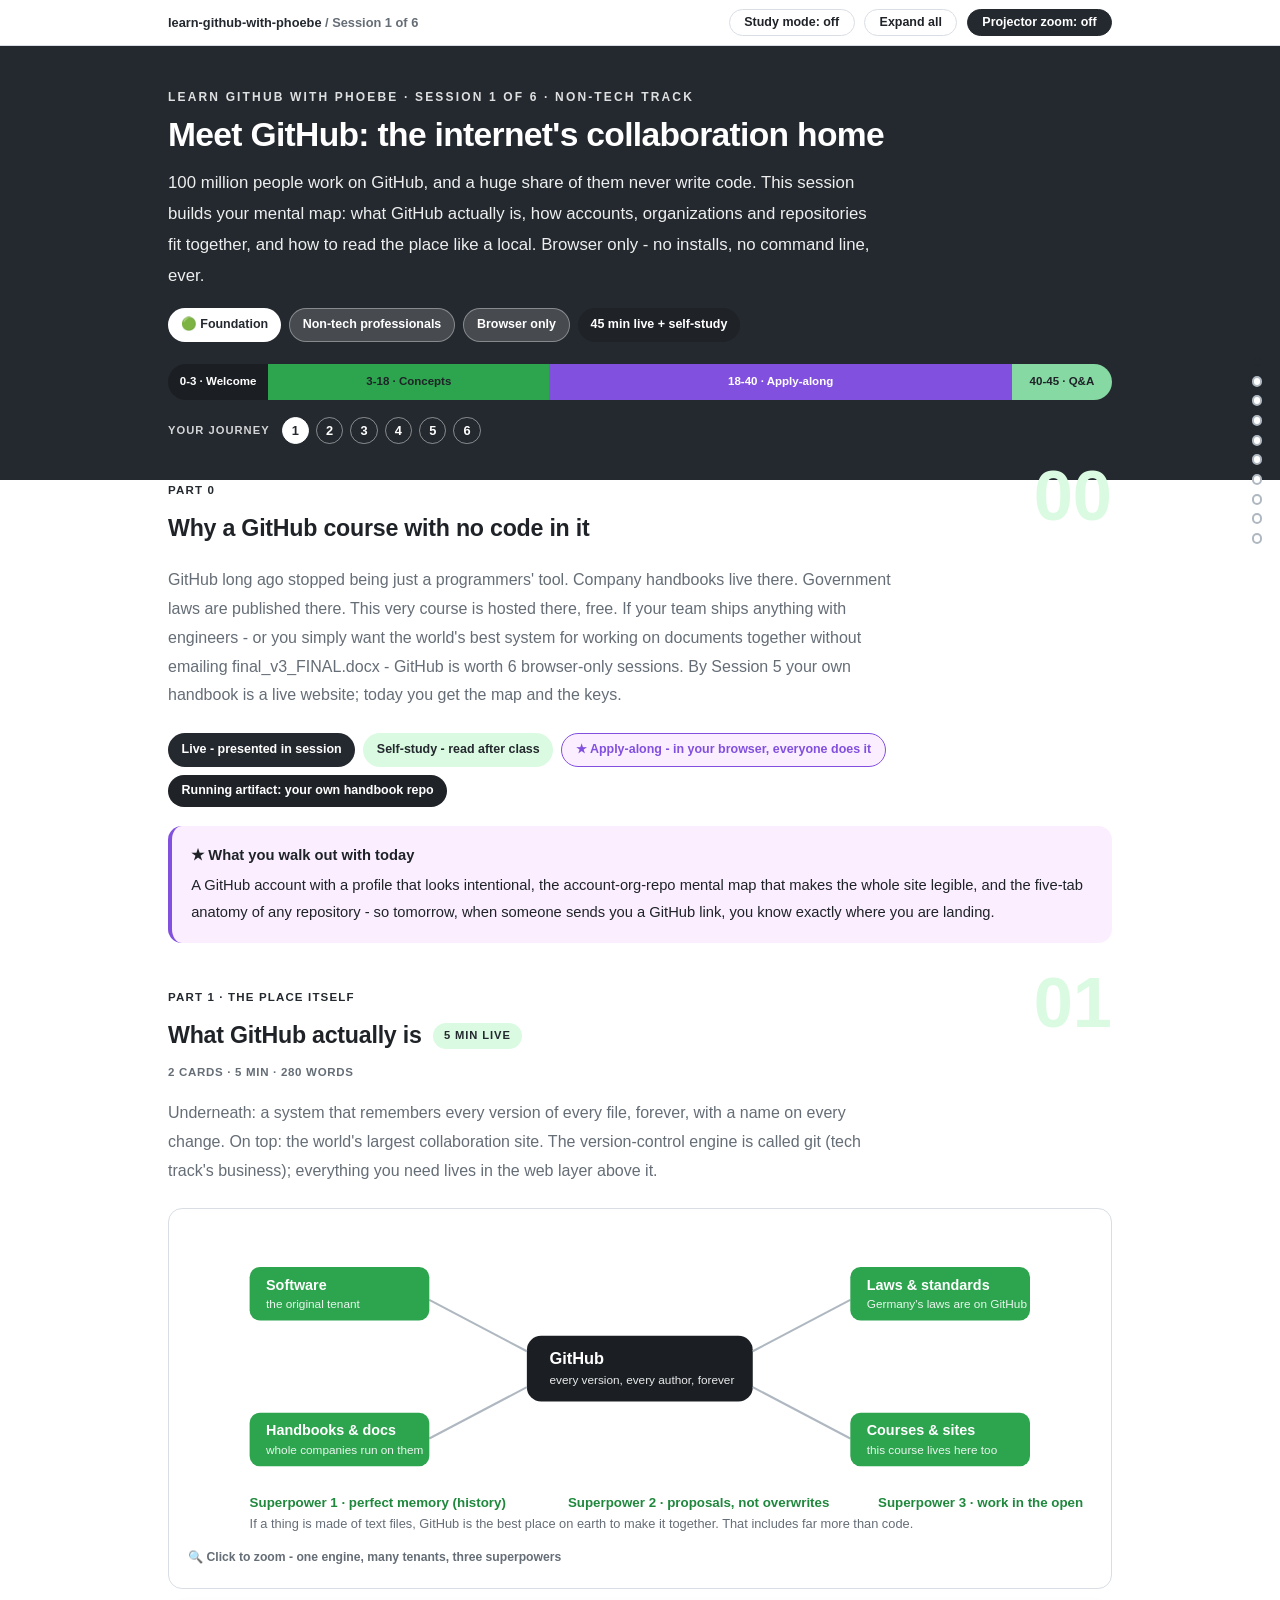
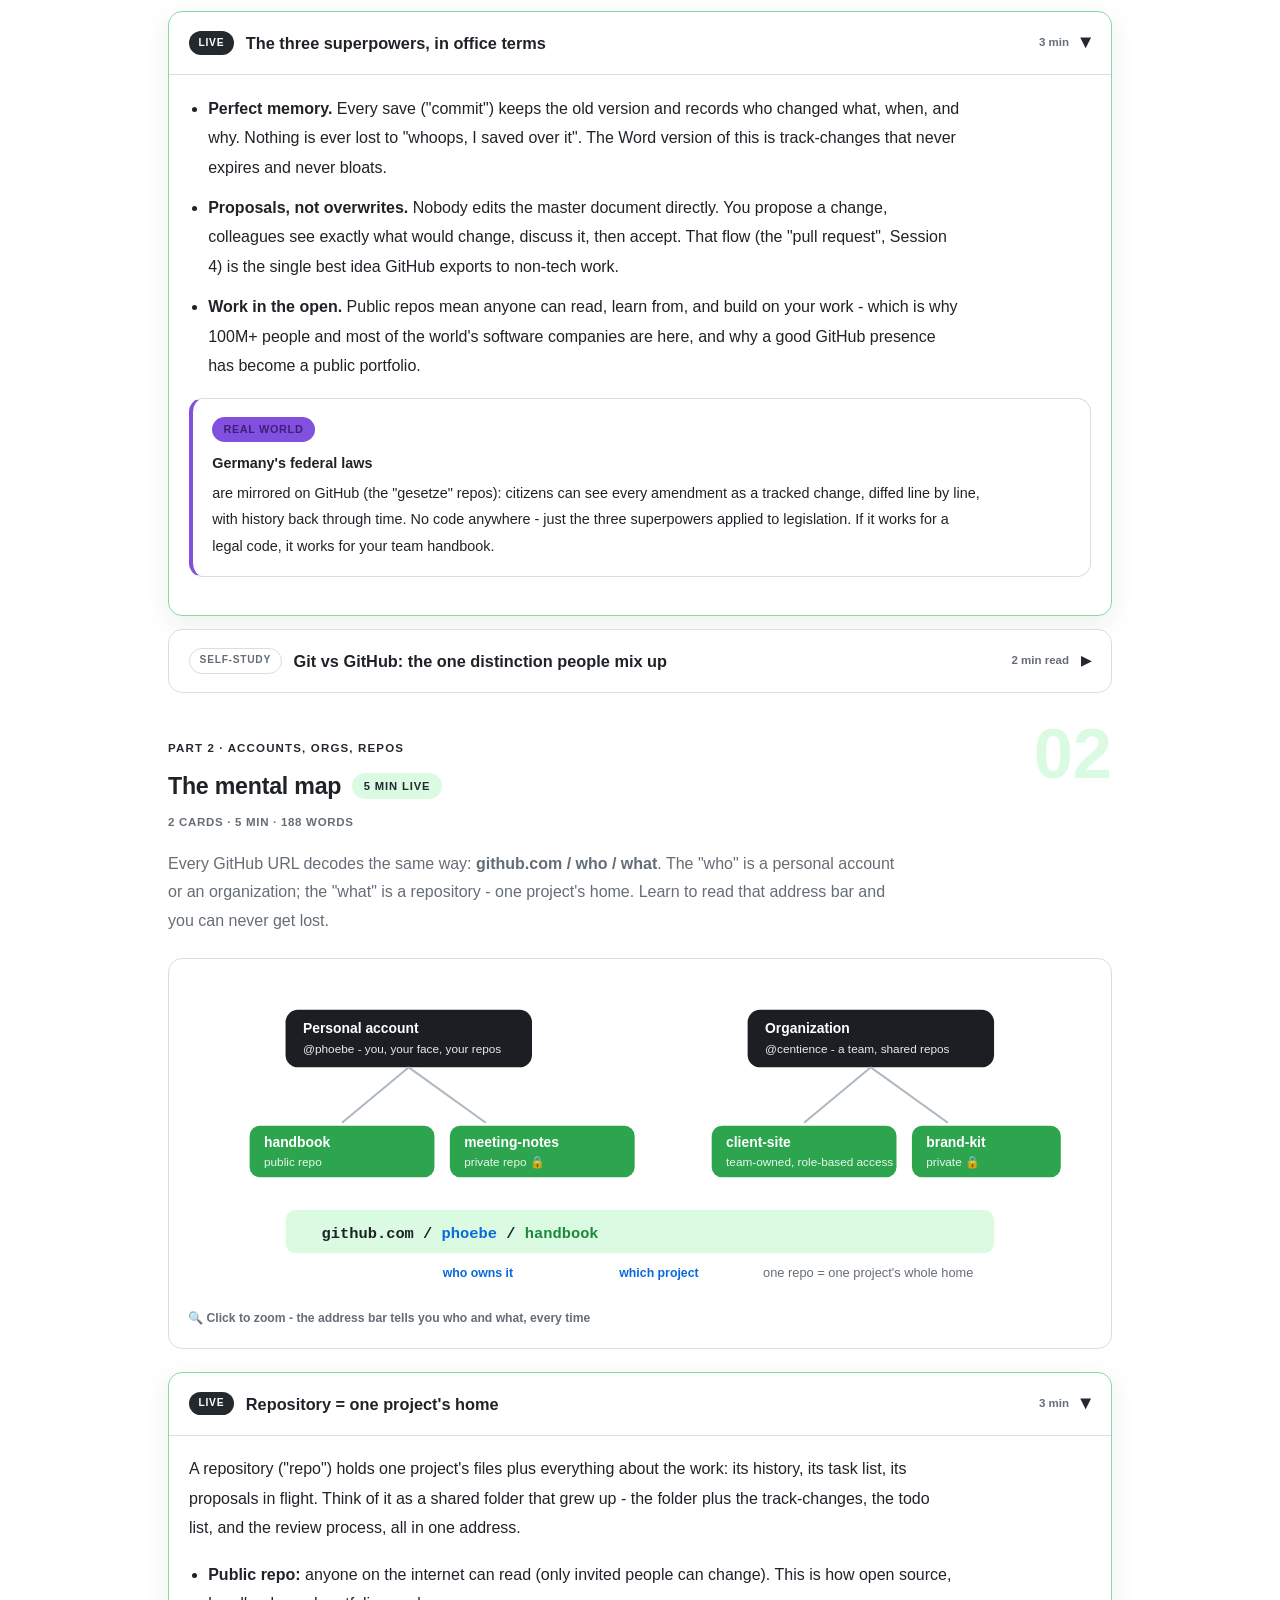
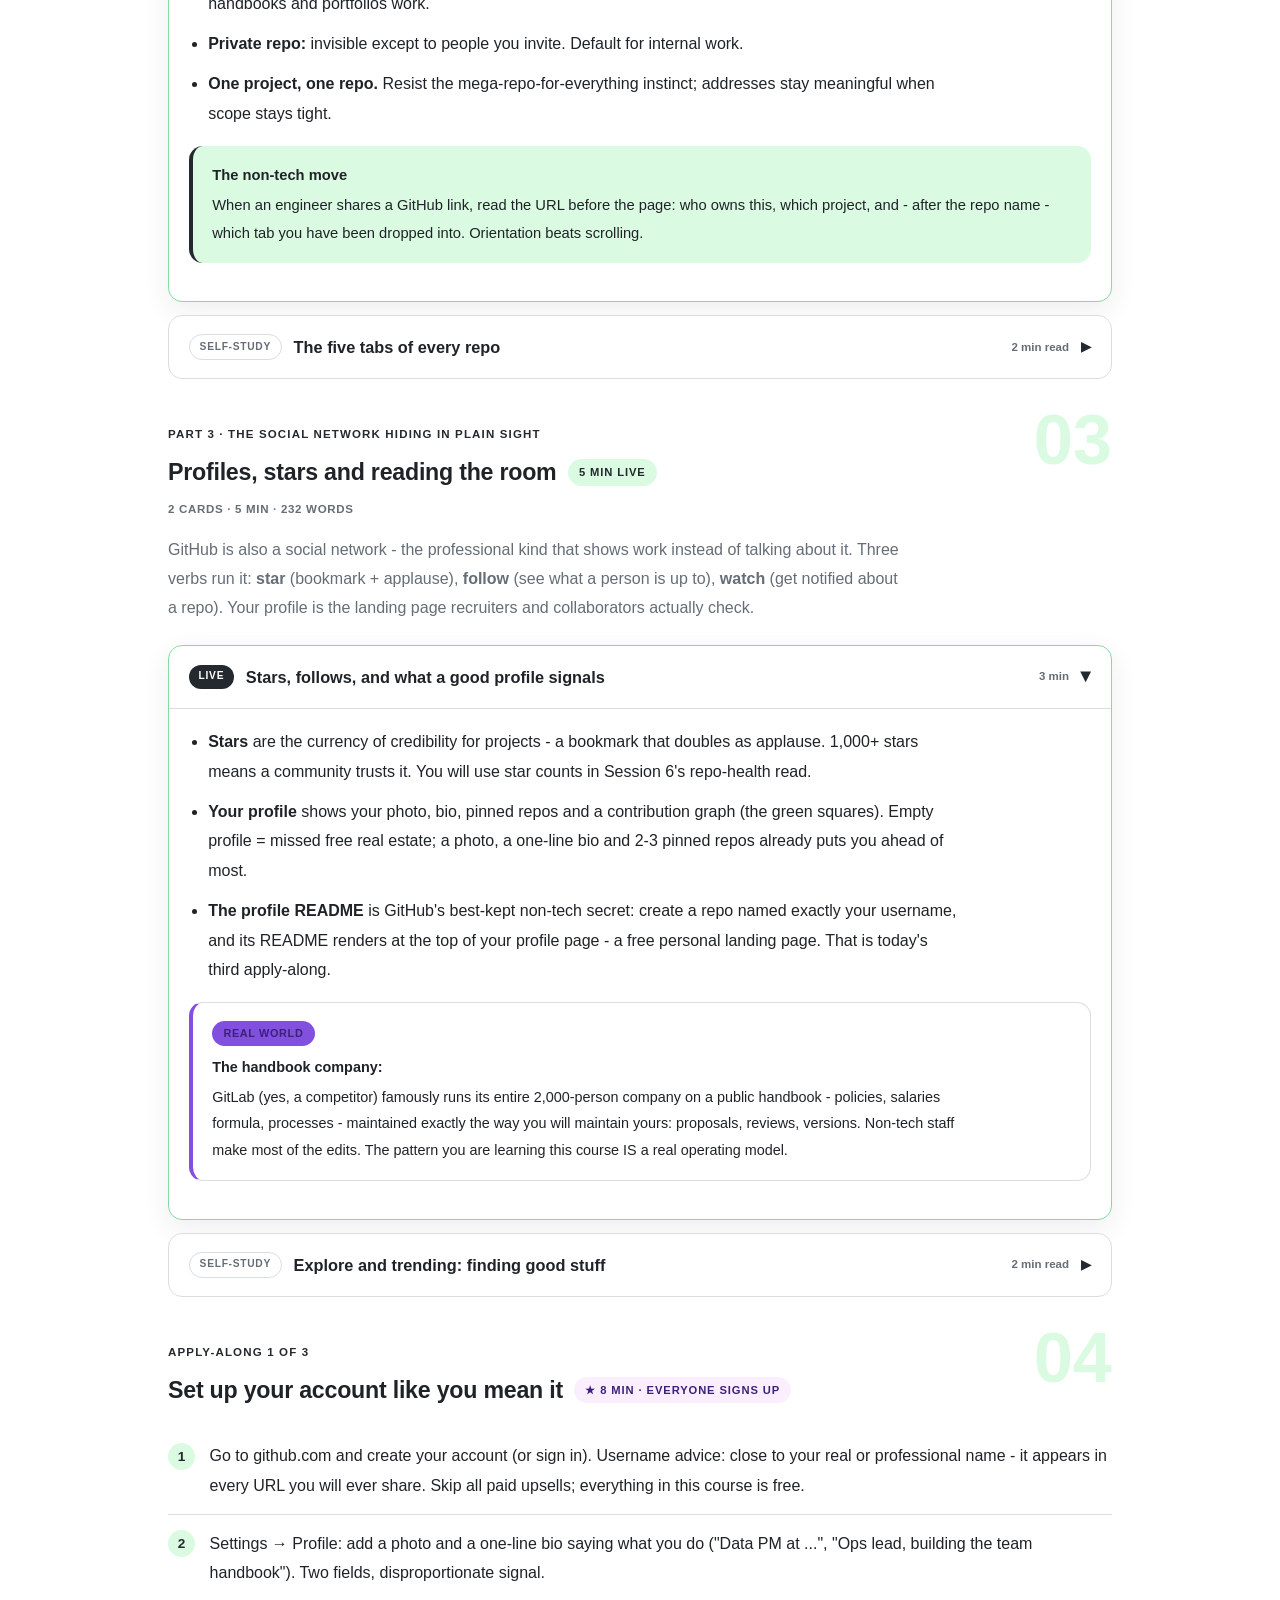
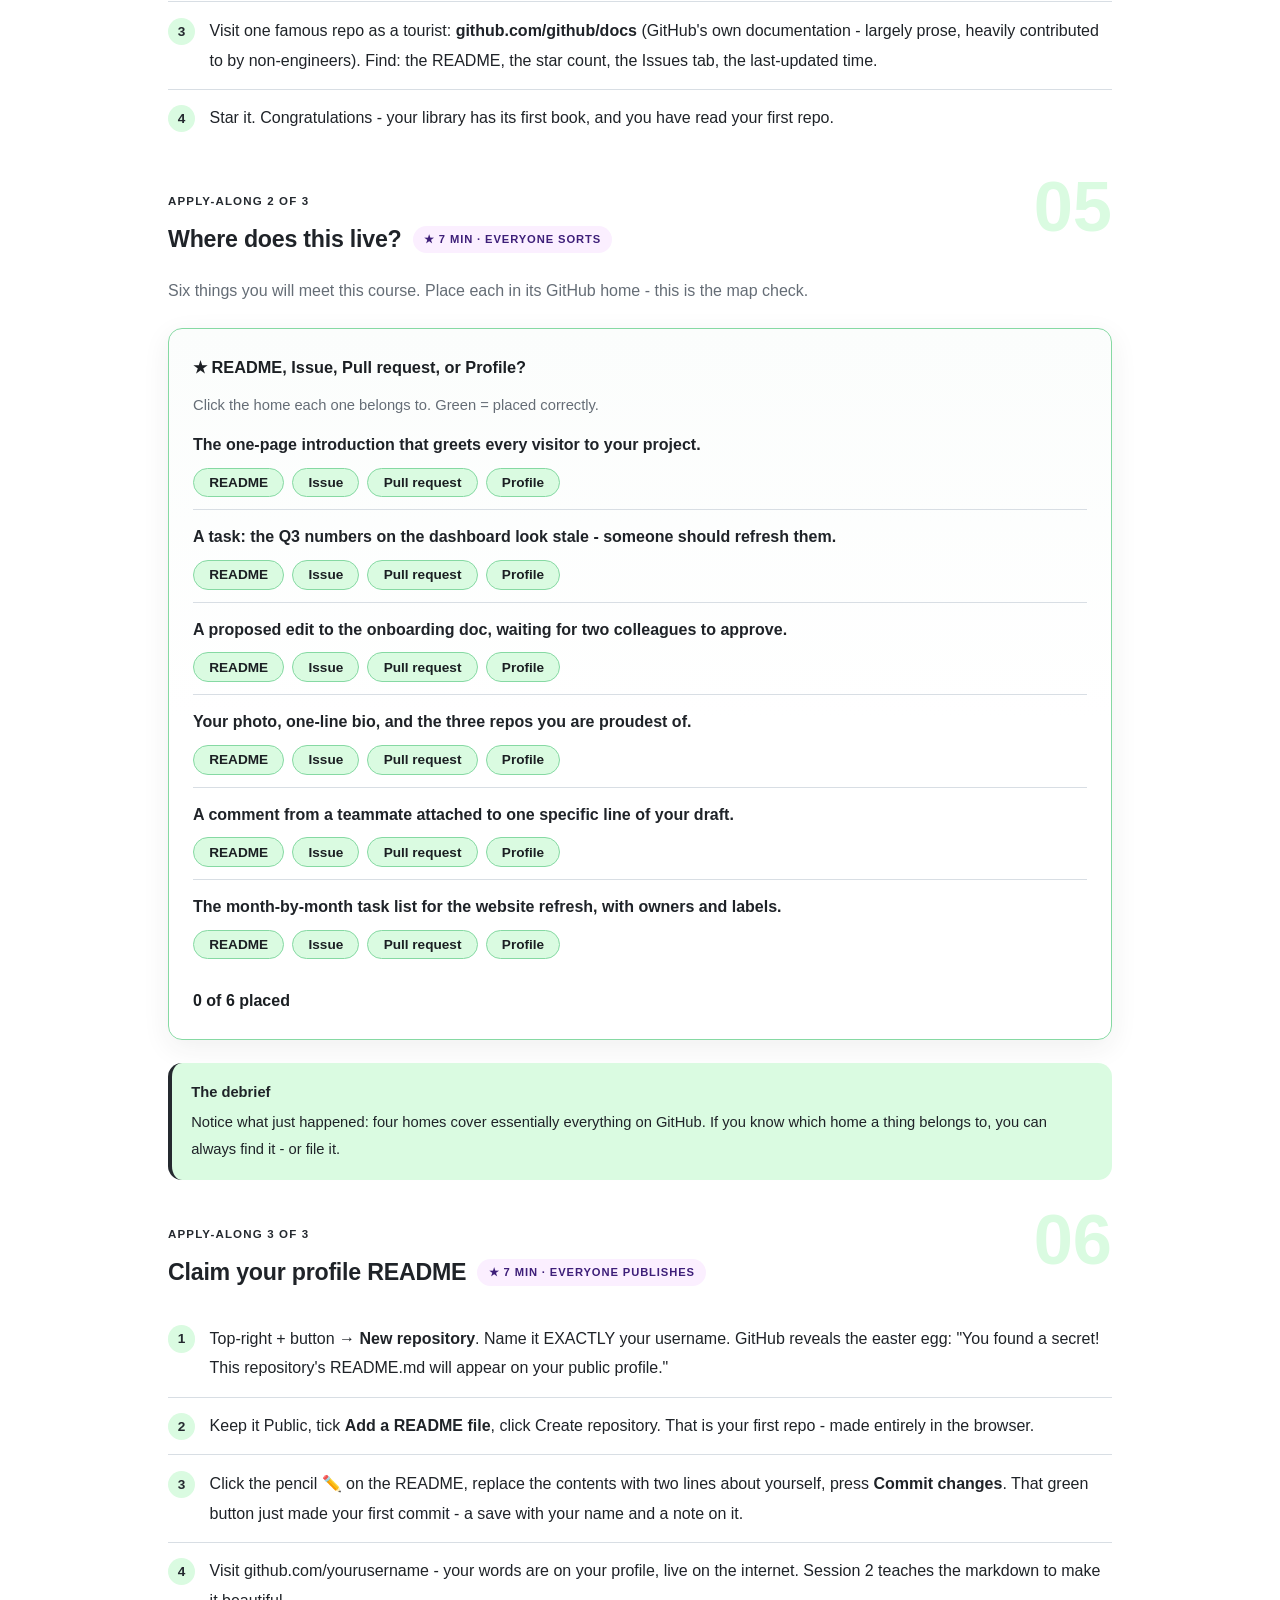
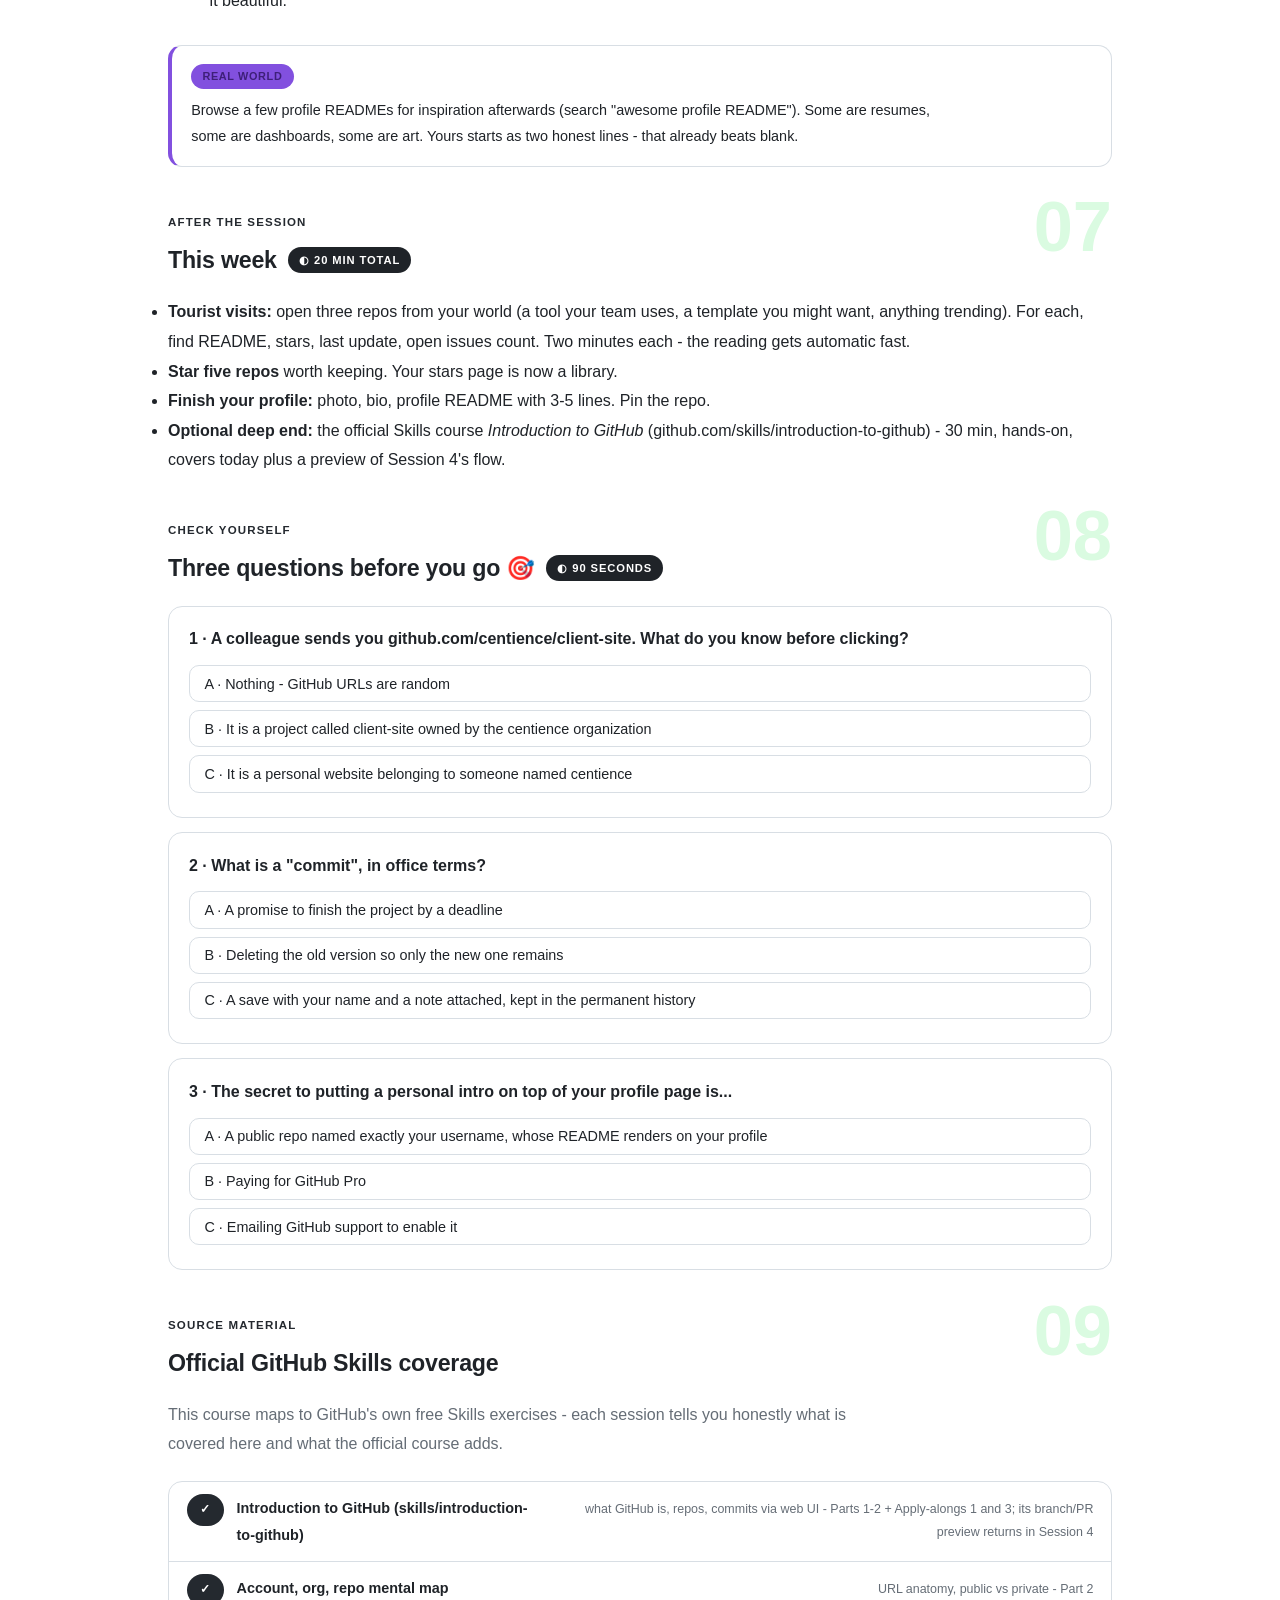
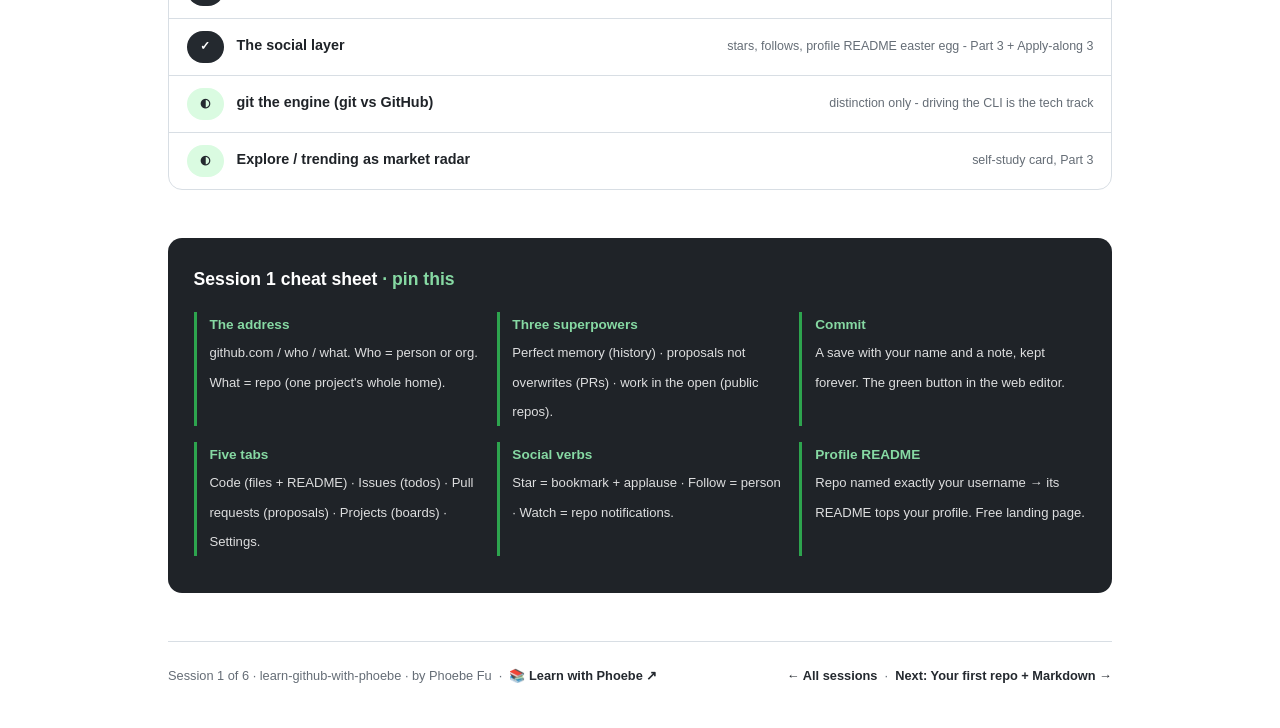
==== commit 4f600769: "Fix agenda band contrast, which was unreadable estate-wide The .agenda block hardcodes color:#fff on" ====
--- a/courses/01-meet-github.html
+++ b/courses/01-meet-github.html
@@ -3,8 +3,23 @@
 <head>
 <meta charset="UTF-8">
 <meta name="viewport" content="width=device-width, initial-scale=1.0">
+<!-- social:start -->
+<meta name="description" content="GitHub long ago stopped being just a programmers&#x27; tool. Company handbooks live there. Government laws are published there. This very course is hosted there, free. If your team ships...">
+<meta property="og:type" content="article">
+<meta property="og:site_name" content="Learn with Phoebe">
+<meta property="og:title" content="Meet GitHub: the internet&#x27;s collaboration home - learn github with phoebe">
+<meta property="og:description" content="GitHub long ago stopped being just a programmers&#x27; tool. Company handbooks live there. Government laws are published there. This very course is hosted there, free. If your team ships...">
+<meta property="og:url" content="https://phoebefu6.github.io/learn-github-with-phoebe/courses/01-meet-github.html">
+<meta property="og:image" content="https://phoebefu6.github.io/learn-github-with-phoebe/assets/og-cover.png">
+<meta property="og:image:width" content="1200">
+<meta property="og:image:height" content="630">
+<meta name="twitter:card" content="summary_large_image">
+<meta name="twitter:title" content="Meet GitHub: the internet&#x27;s collaboration home - learn github with phoebe">
+<meta name="twitter:description" content="GitHub long ago stopped being just a programmers&#x27; tool. Company handbooks live there. Government laws are published there. This very course is hosted there, free. If your team ships...">
+<meta name="twitter:image" content="https://phoebefu6.github.io/learn-github-with-phoebe/assets/og-cover.png">
+<!-- social:end -->
 <title>Session 1 · Meet GitHub - learn github with phoebe</title>
-<link rel="stylesheet" href="../assets/style.css?v=16">
+<link rel="stylesheet" href="../assets/style.css?v=18">
 </head>
 <body>
 
@@ -385,7 +400,7 @@
 
 </main>
 
-<script src="../assets/app.js?v=16"></script>
-<script src="../assets/widgets.js?v=16"></script>
+<script src="../assets/app.js?v=17"></script>
+<script src="../assets/widgets.js?v=17"></script>
 </body>
 </html>
--- a/assets/style.css
+++ b/assets/style.css
@@ -87,9 +87,9 @@
 }
 .agenda span { padding: .45rem .3rem; white-space: nowrap; overflow: hidden; text-overflow: ellipsis; }
 .agenda .a1 { background: var(--indigo-deep); }
-.agenda .a2 { background: var(--indigo-mid); }
-.agenda .a3 { background: var(--amber); color: var(--amber-ink); }
-.agenda .a4 { background: var(--indigo-soft); }
+.agenda .a2 { background: var(--indigo-mid); color: var(--ink); }
+.agenda .a3 { background: var(--amber); color: #fff; }
+.agenda .a4 { background: var(--indigo-soft); color: var(--ink); }
 
 /* ---------- toolbar ---------- */
 .toolbar {
@@ -833,7 +833,8 @@
   /* long inline code tokens and nowrap chips are the two things that still
      forced the page sideways below 640px: let them break rather than push
      the layout. Inside the media query only - desktop is untouched. */
-  :not(pre) > code, .prompt-box span, code span { overflow-wrap: anywhere; word-break: break-word; }
+  :not(pre) > code, .prompt-box span, code span,
+  p span, li span, td span { overflow-wrap: anywhere; word-break: break-word; }
   .chip, .syn-chip, .pill, .mode, .tag { white-space: normal; max-width: 100%; }
 
   /* the agenda bar truncated its own labels into nonsense - stack it */
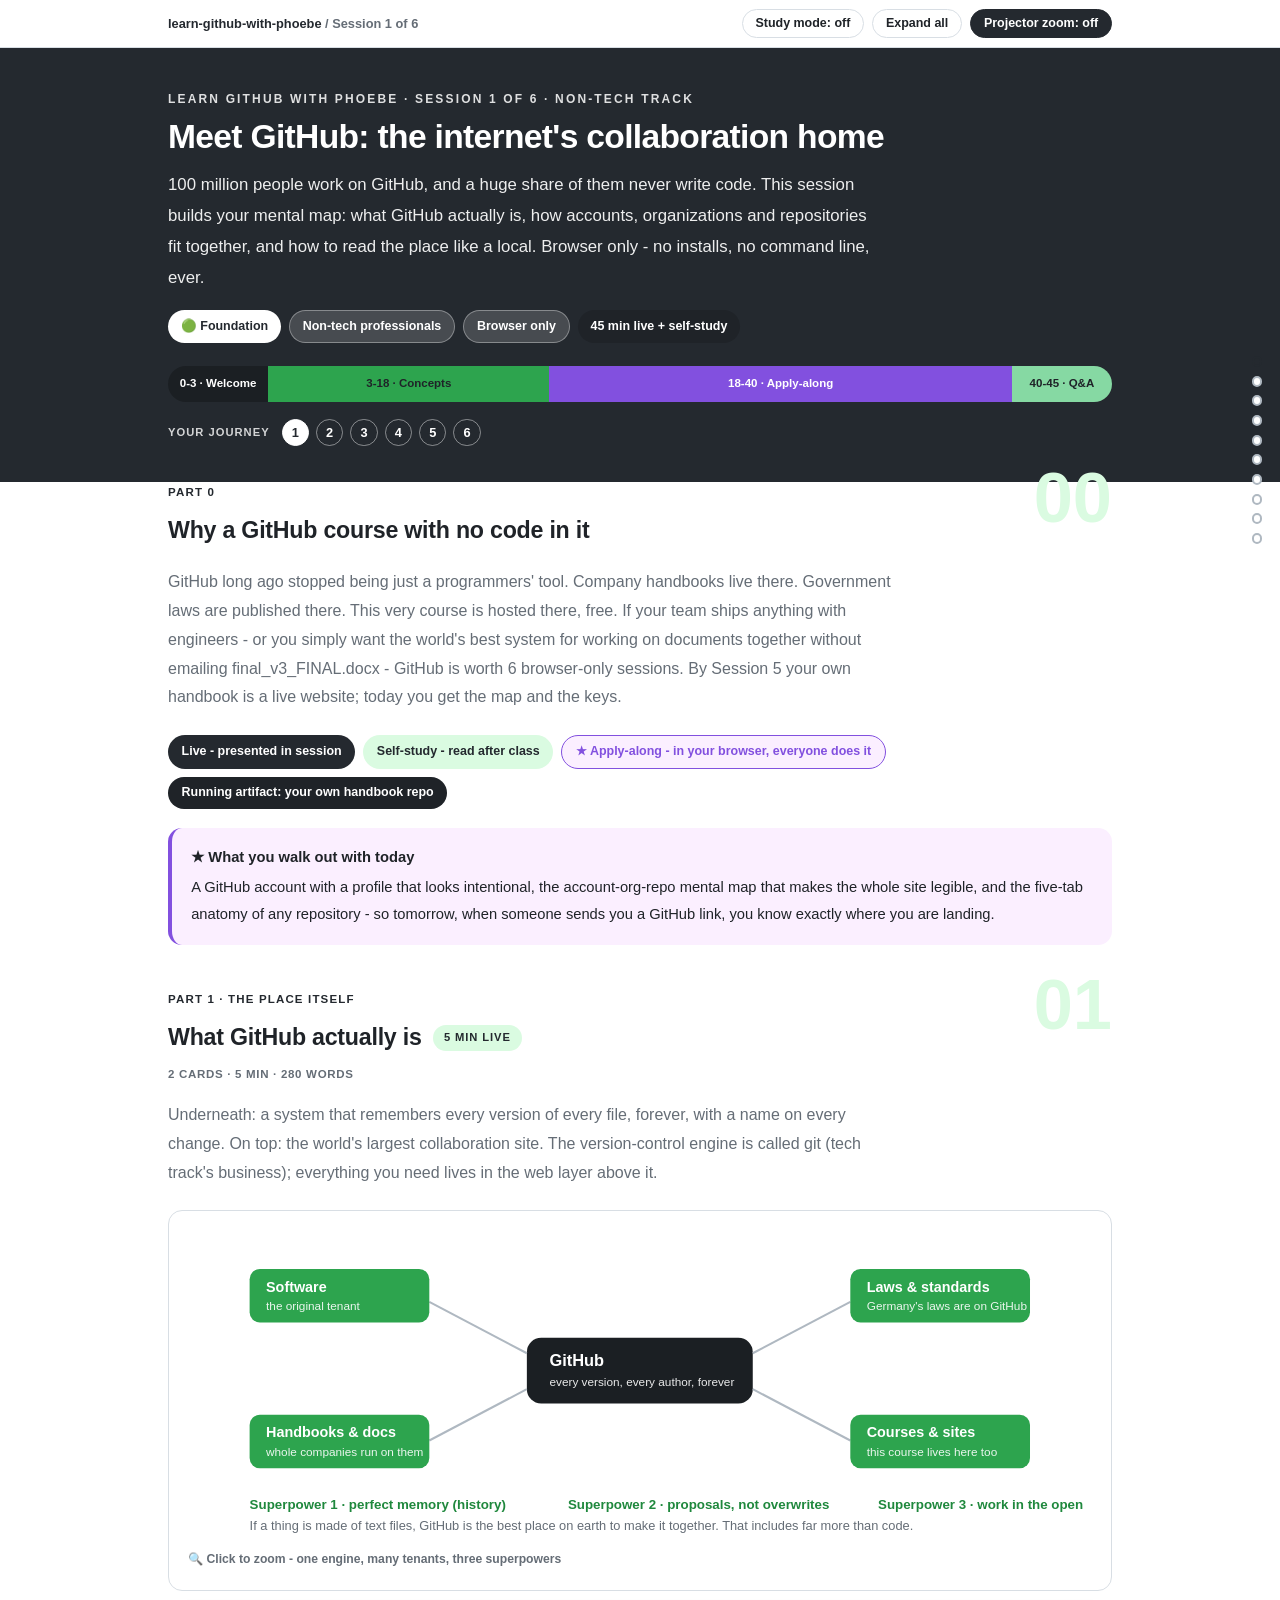
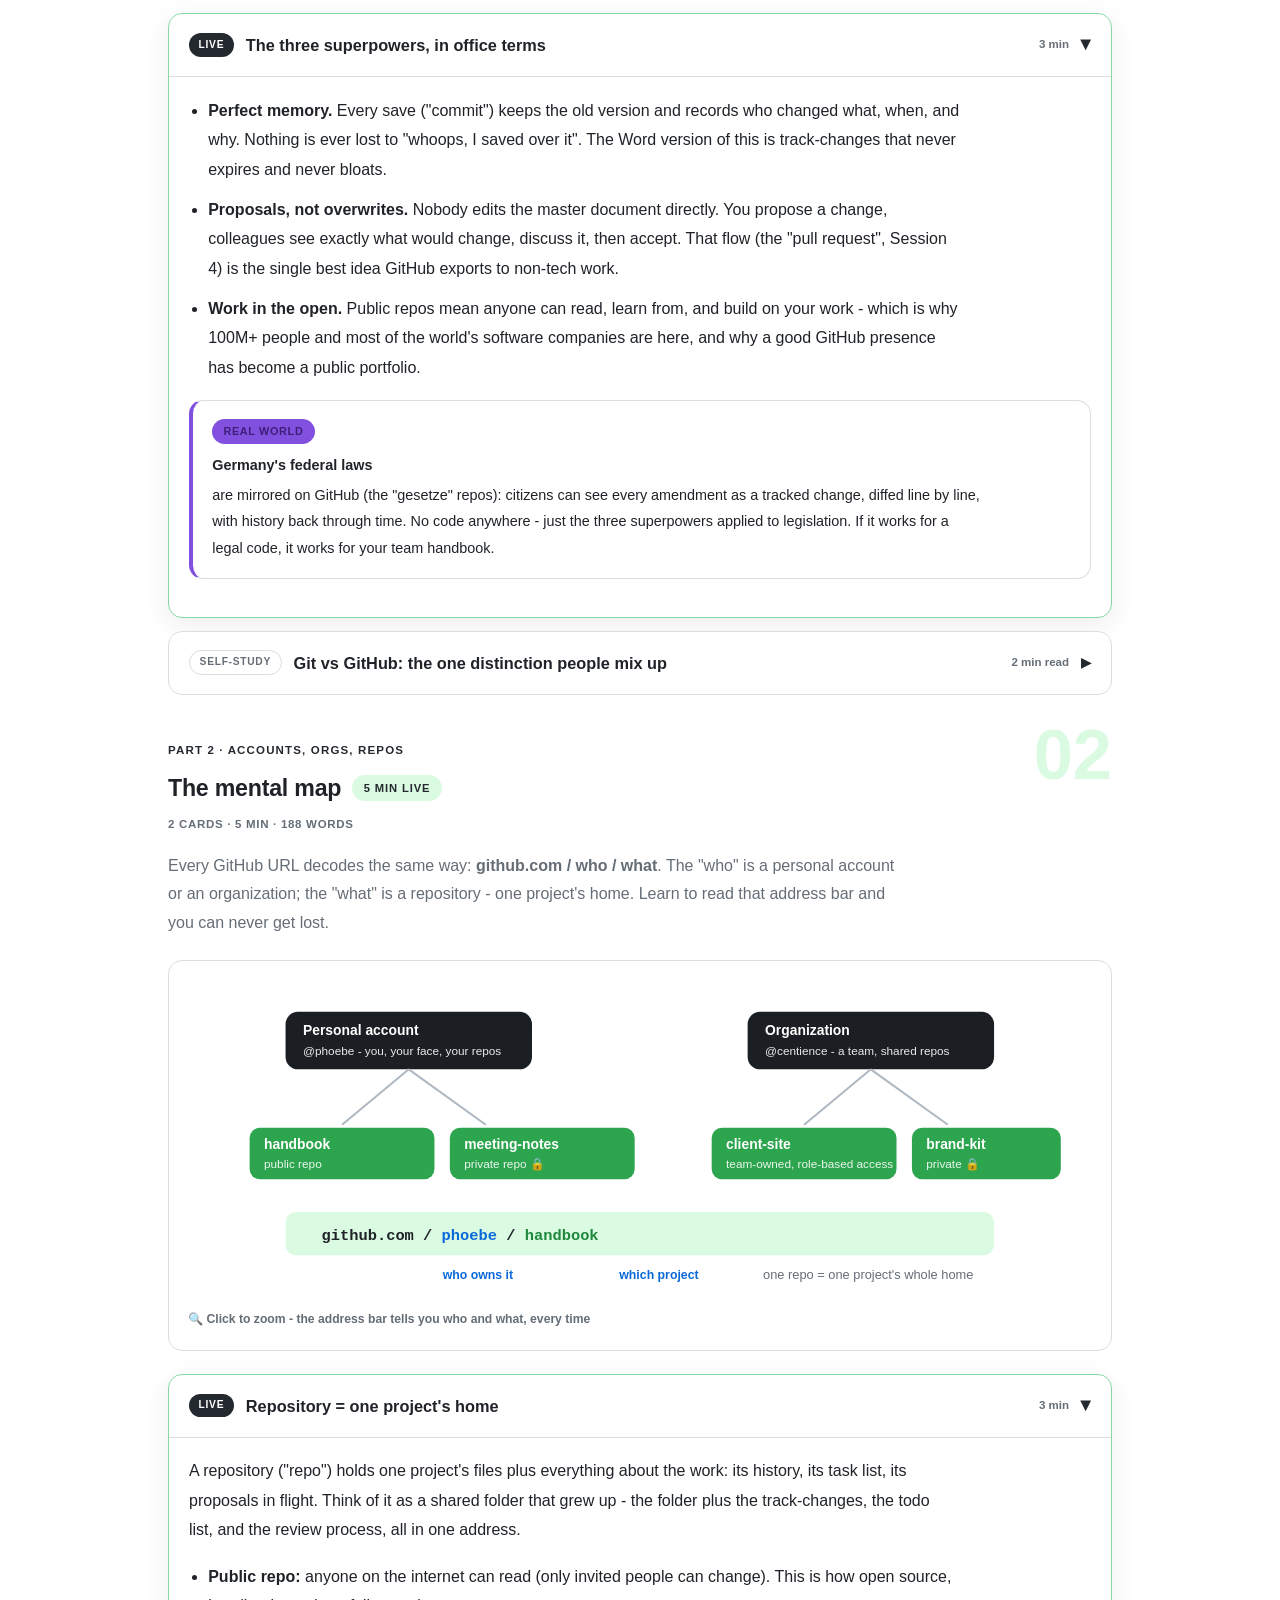
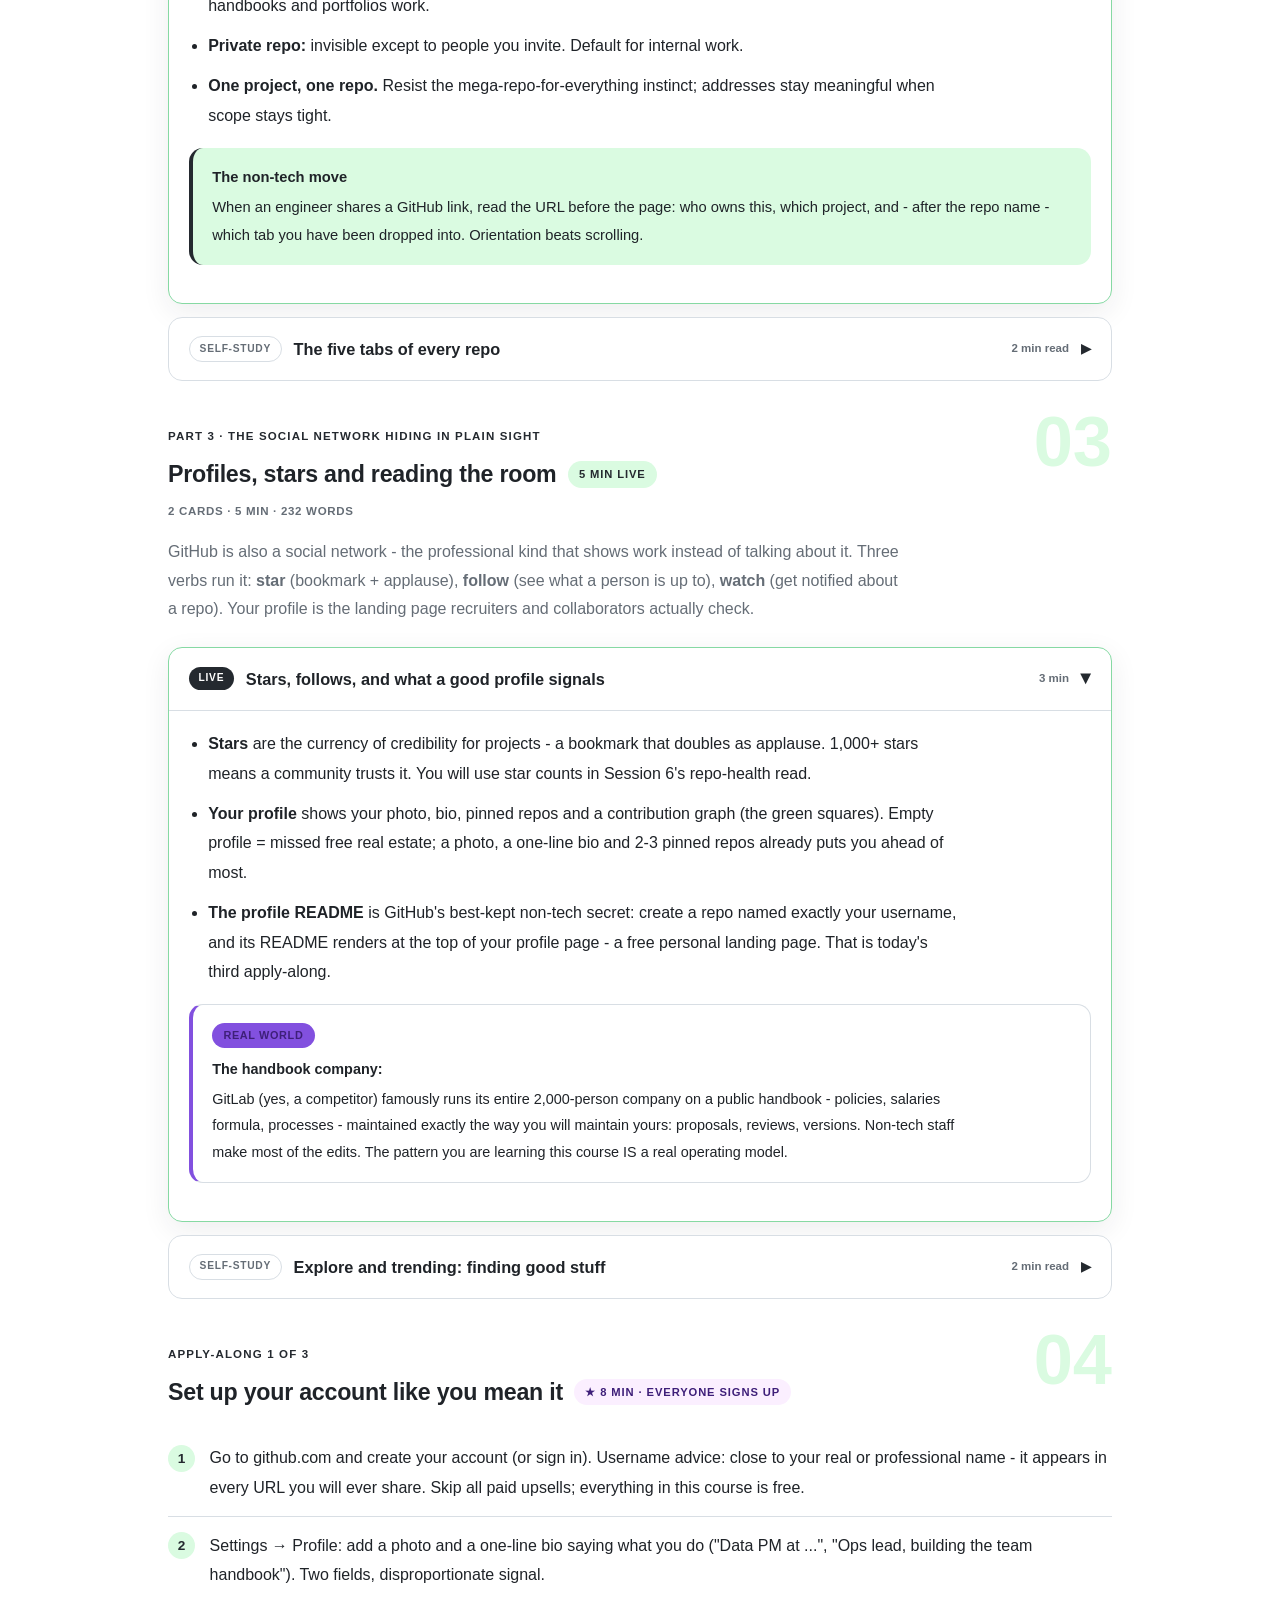
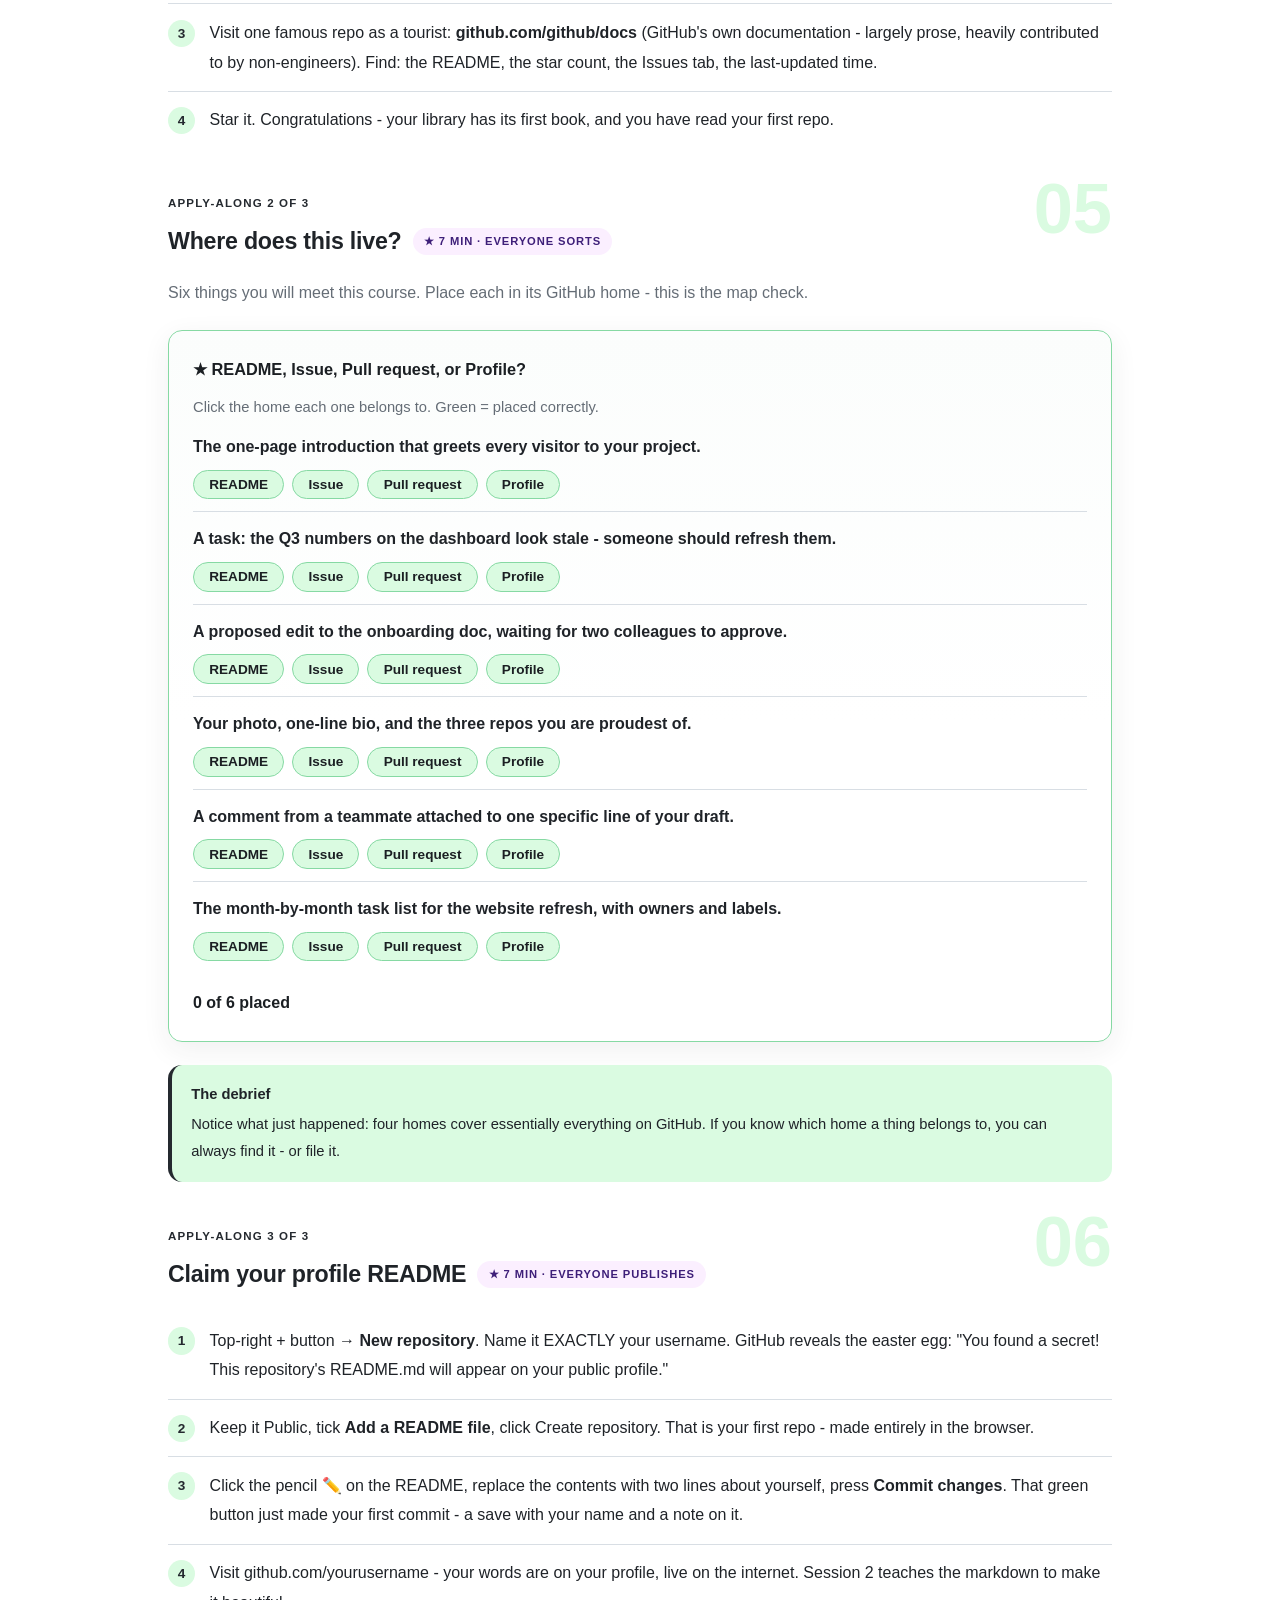
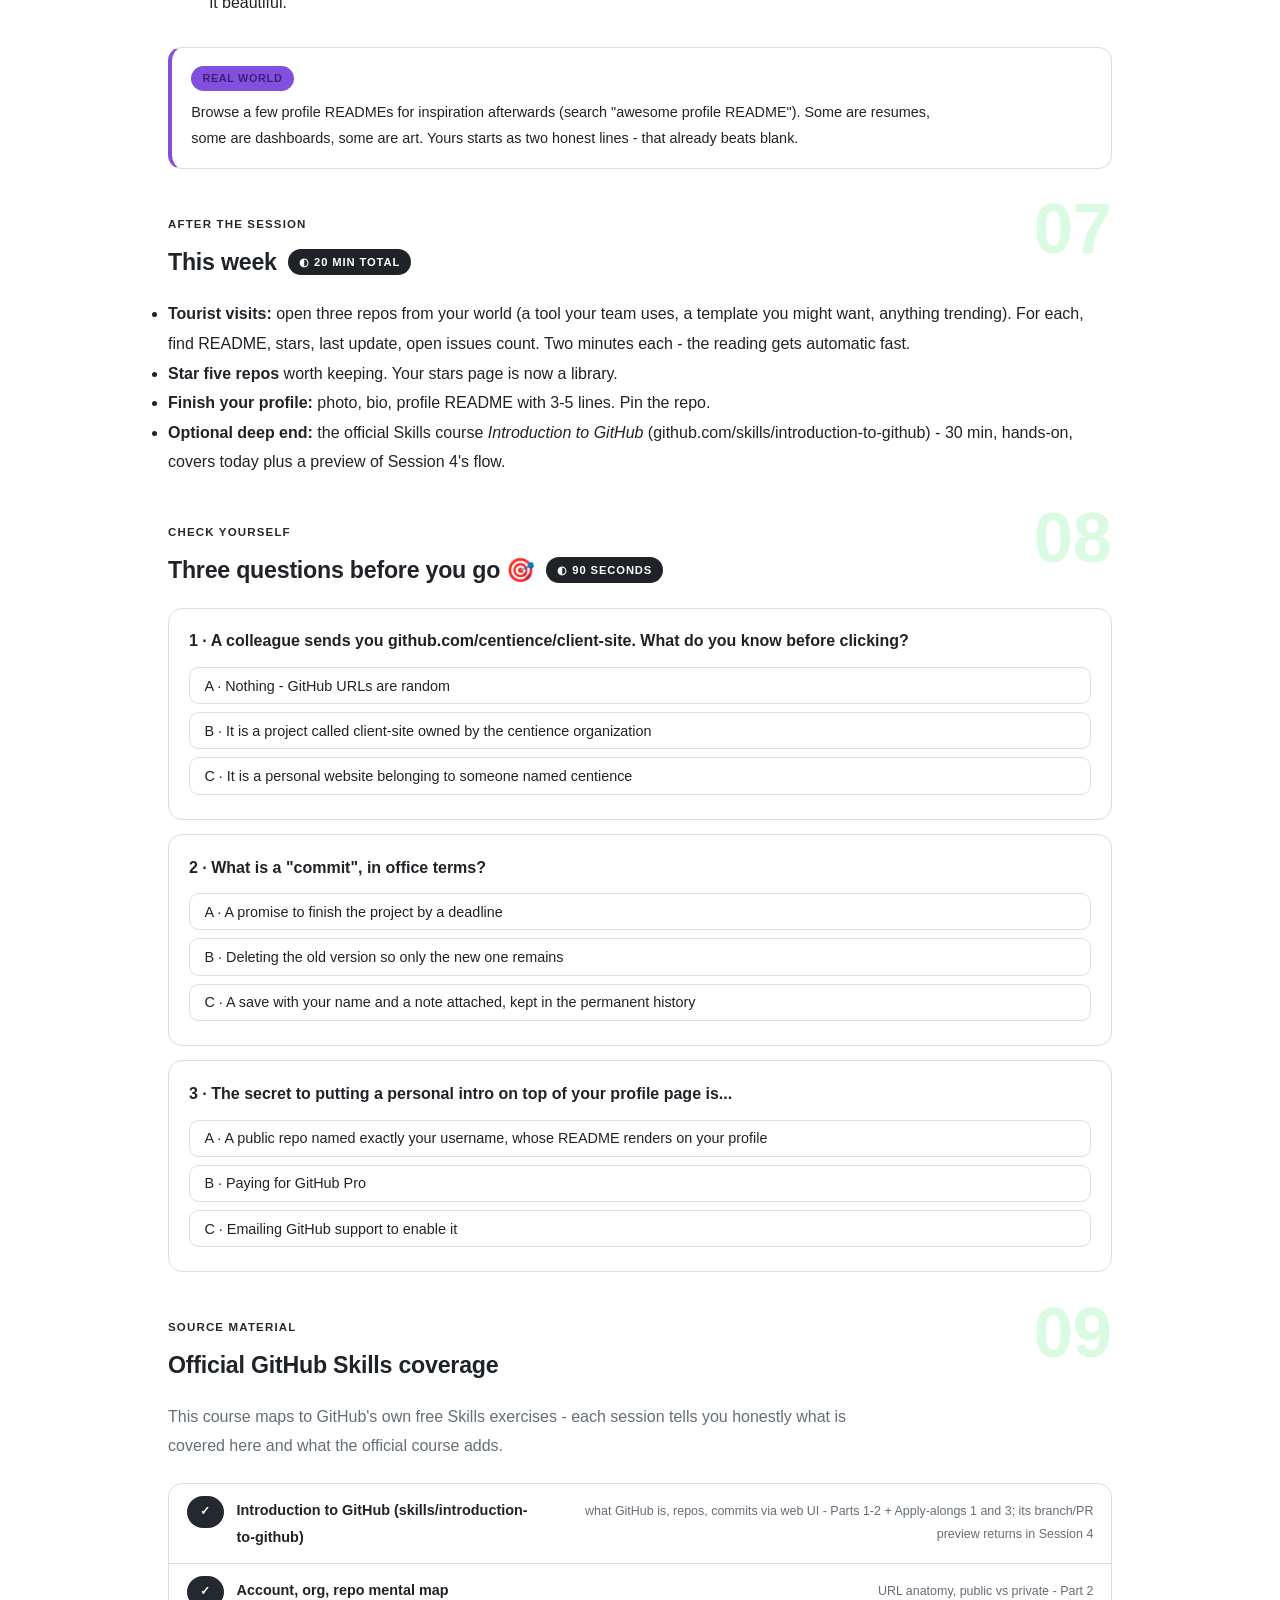
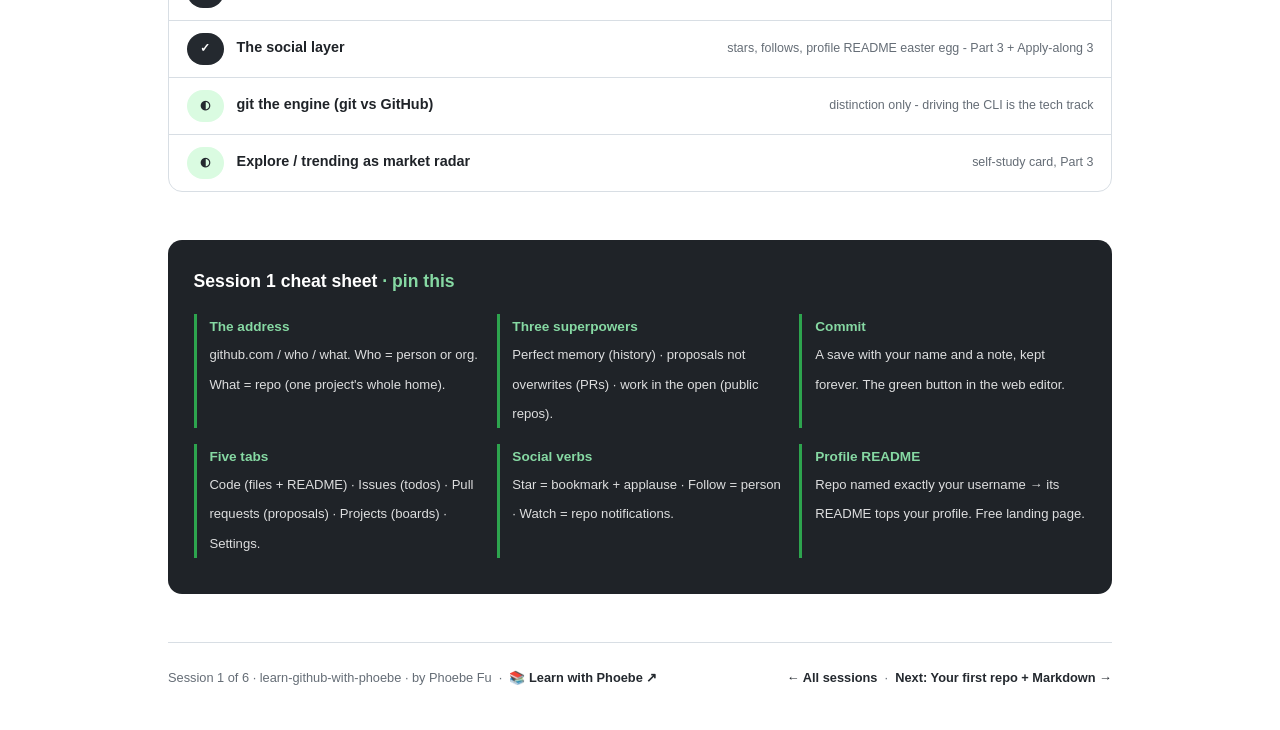
==== commit ff5daa95: "Layout: code boxes stack under step text; toolbar is one row Shared-template defect, live estate-wid" ====
--- a/courses/01-meet-github.html
+++ b/courses/01-meet-github.html
@@ -19,7 +19,7 @@
 <meta name="twitter:image" content="https://phoebefu6.github.io/learn-github-with-phoebe/assets/og-cover.png">
 <!-- social:end -->
 <title>Session 1 · Meet GitHub - learn github with phoebe</title>
-<link rel="stylesheet" href="../assets/style.css?v=18">
+<link rel="stylesheet" href="../assets/style.css?v=20">
 </head>
 <body>
 
--- a/assets/style.css
+++ b/assets/style.css
@@ -101,8 +101,9 @@
   border-bottom: 1px solid var(--hairline);
   padding: .55rem 0;
 }
-.toolbar .wrap { display: flex; align-items: center; gap: .6rem; }
-.toolbar .crumb { font-size: .8rem; color: var(--muted); font-weight: 600; margin-right: auto; }
+.toolbar .wrap { display: flex; align-items: center; gap: .5rem; flex-wrap: nowrap; }
+.toolbar .crumb { font-size: .8rem; color: var(--muted); font-weight: 600; margin-right: auto; min-width: 0; white-space: nowrap; overflow: hidden; text-overflow: ellipsis; }
+.toolbar .btn { white-space: nowrap; flex: none; padding: .38rem .8rem; font-size: .78rem; line-height: 1.2; }
 .toolbar .crumb a { color: var(--indigo); text-decoration: none; }
 .btn {
   border: 1px solid var(--hairline);
@@ -302,11 +303,15 @@
 /* ---------- demo steps ---------- */
 .steps { counter-reset: step; margin: .6rem 0 1rem; }
 .step {
-  display: flex;
-  gap: .9rem;
+  display: grid;
+  grid-template-columns: max-content minmax(0, 1fr);
+  column-gap: .9rem;
+  row-gap: .2rem;
   padding: .85rem 0;
   border-bottom: .5px solid var(--hairline);
 }
+.step > * { grid-column: 2; min-width: 0; }
+.step > .prompt-box { margin: .8rem 0 .4rem; }
 .step:last-child { border-bottom: none; }
 .step::before {
   counter-increment: step;
@@ -826,7 +831,10 @@
   /* 44px tap targets */
   details.card summary { min-height: 44px; }
   .qopt { min-height: 44px; display: flex; align-items: center; padding: .7rem .9rem; }
-  .toolbar .btn, .pagefoot a { min-height: 44px; display: inline-flex; align-items: center; }
+  .toolbar .btn, .pagefoot a { min-height: 44px; display: inline-flex; align-items: center; justify-content: center; }
+  .toolbar .crumb, .toolbar #zoom-toggle { display: none; }
+  .toolbar .btn { flex: 1 1 0; padding: .3rem .4rem; font-size: .72rem; }
+  table.clean { display: block; overflow-x: auto; -webkit-overflow-scrolling: touch; }
 }
 
 @media (max-width: 640px) {
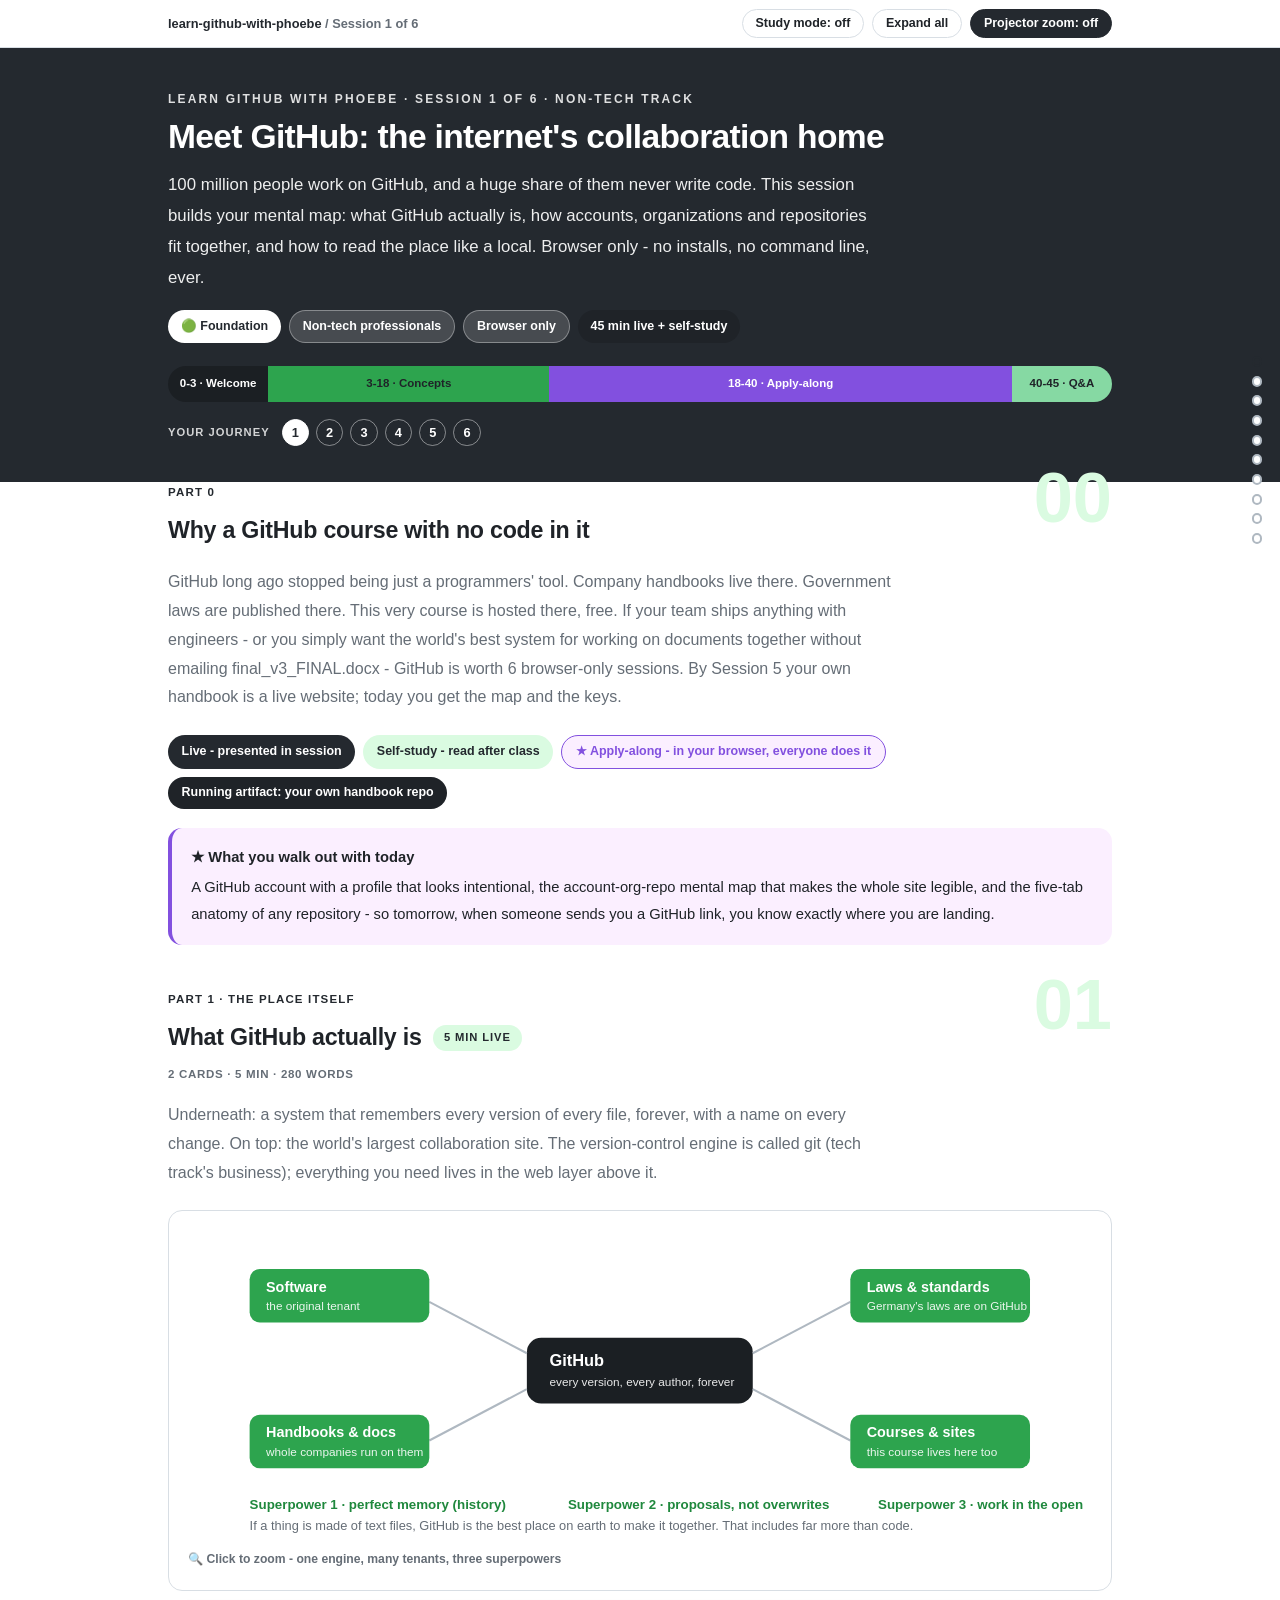
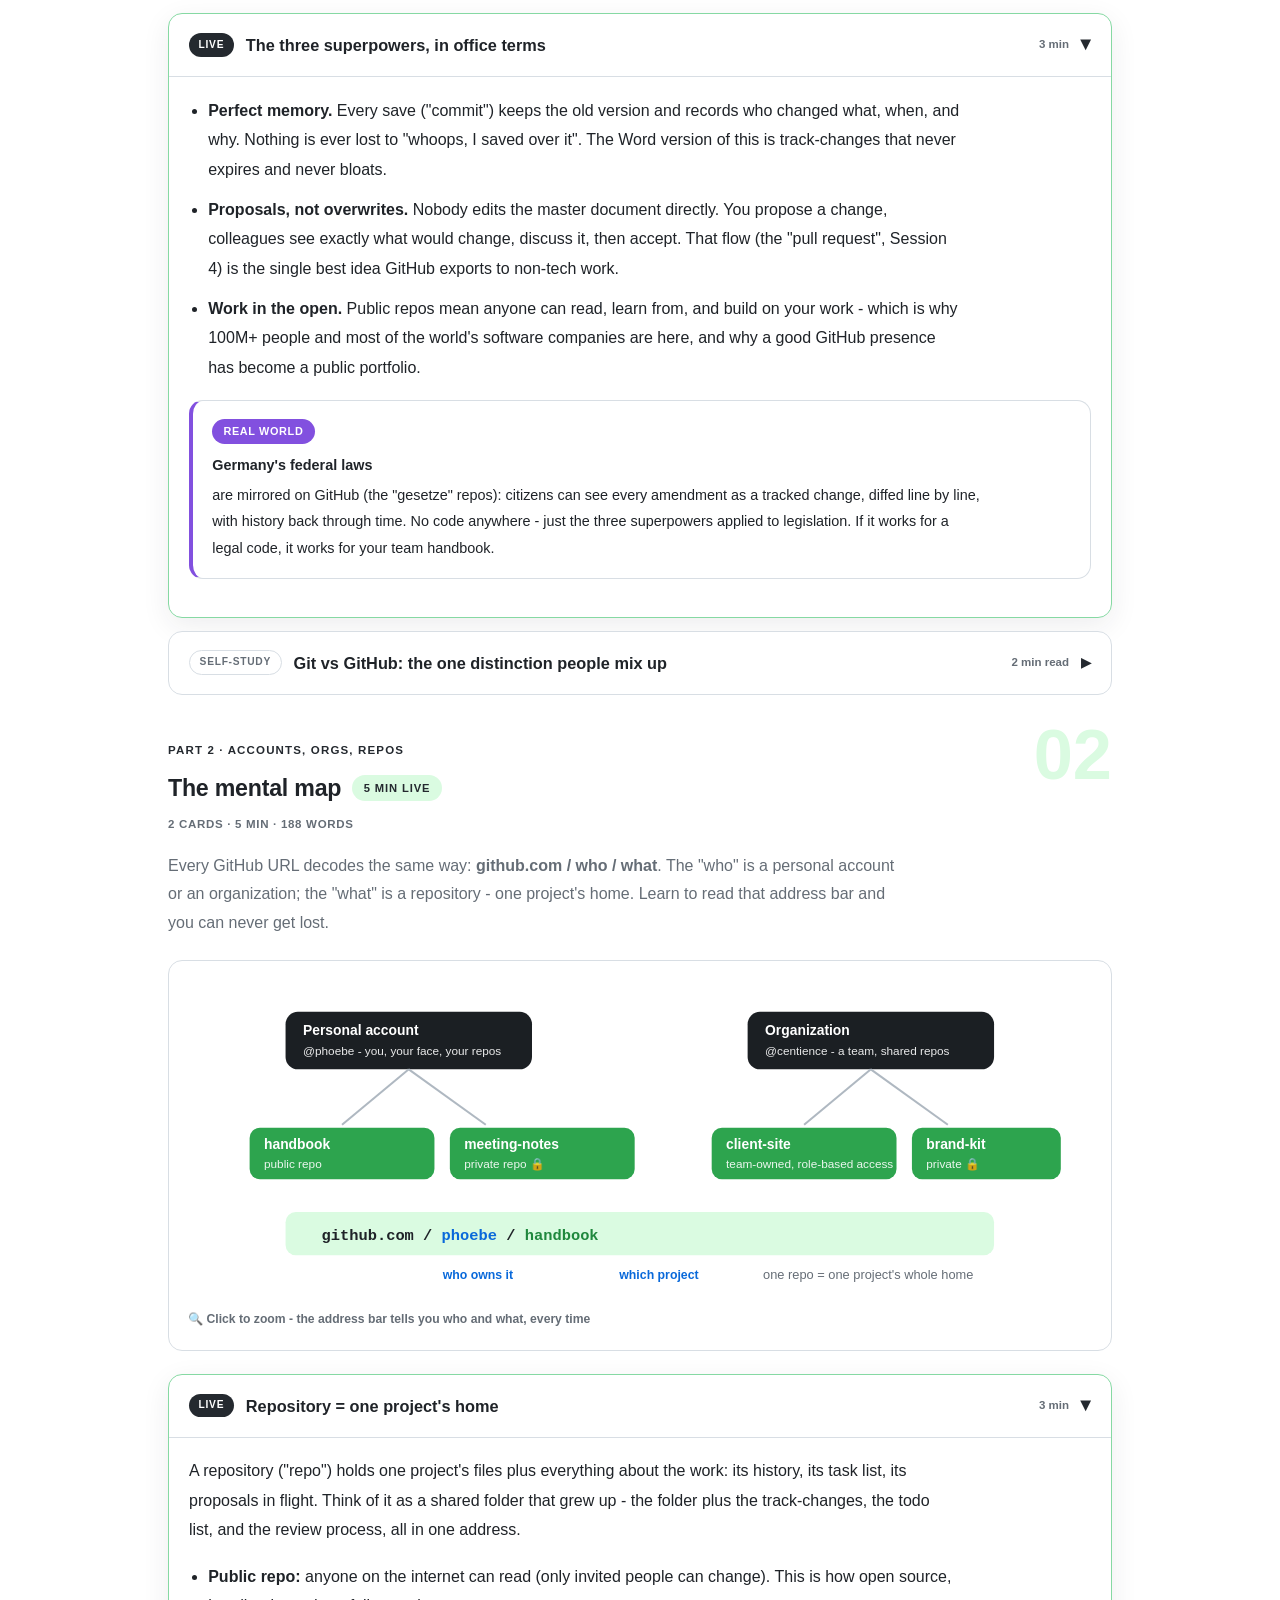
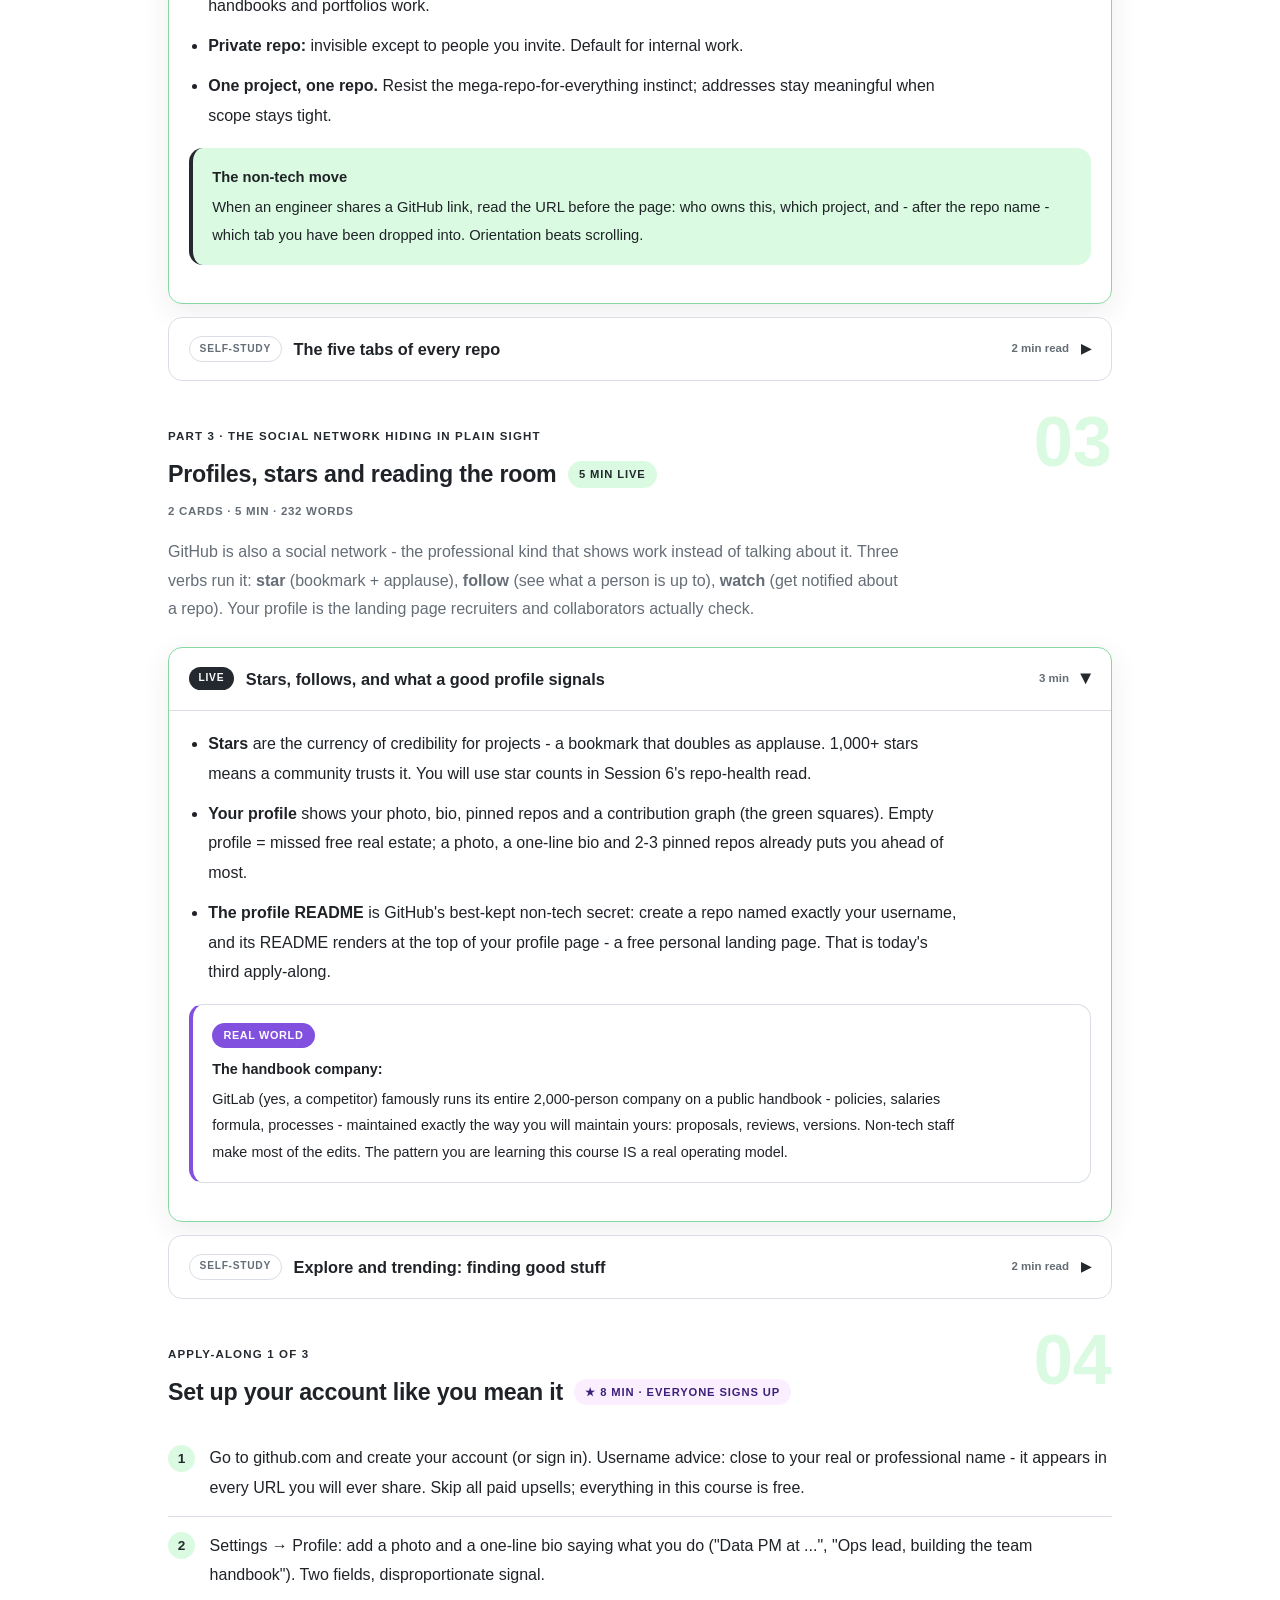
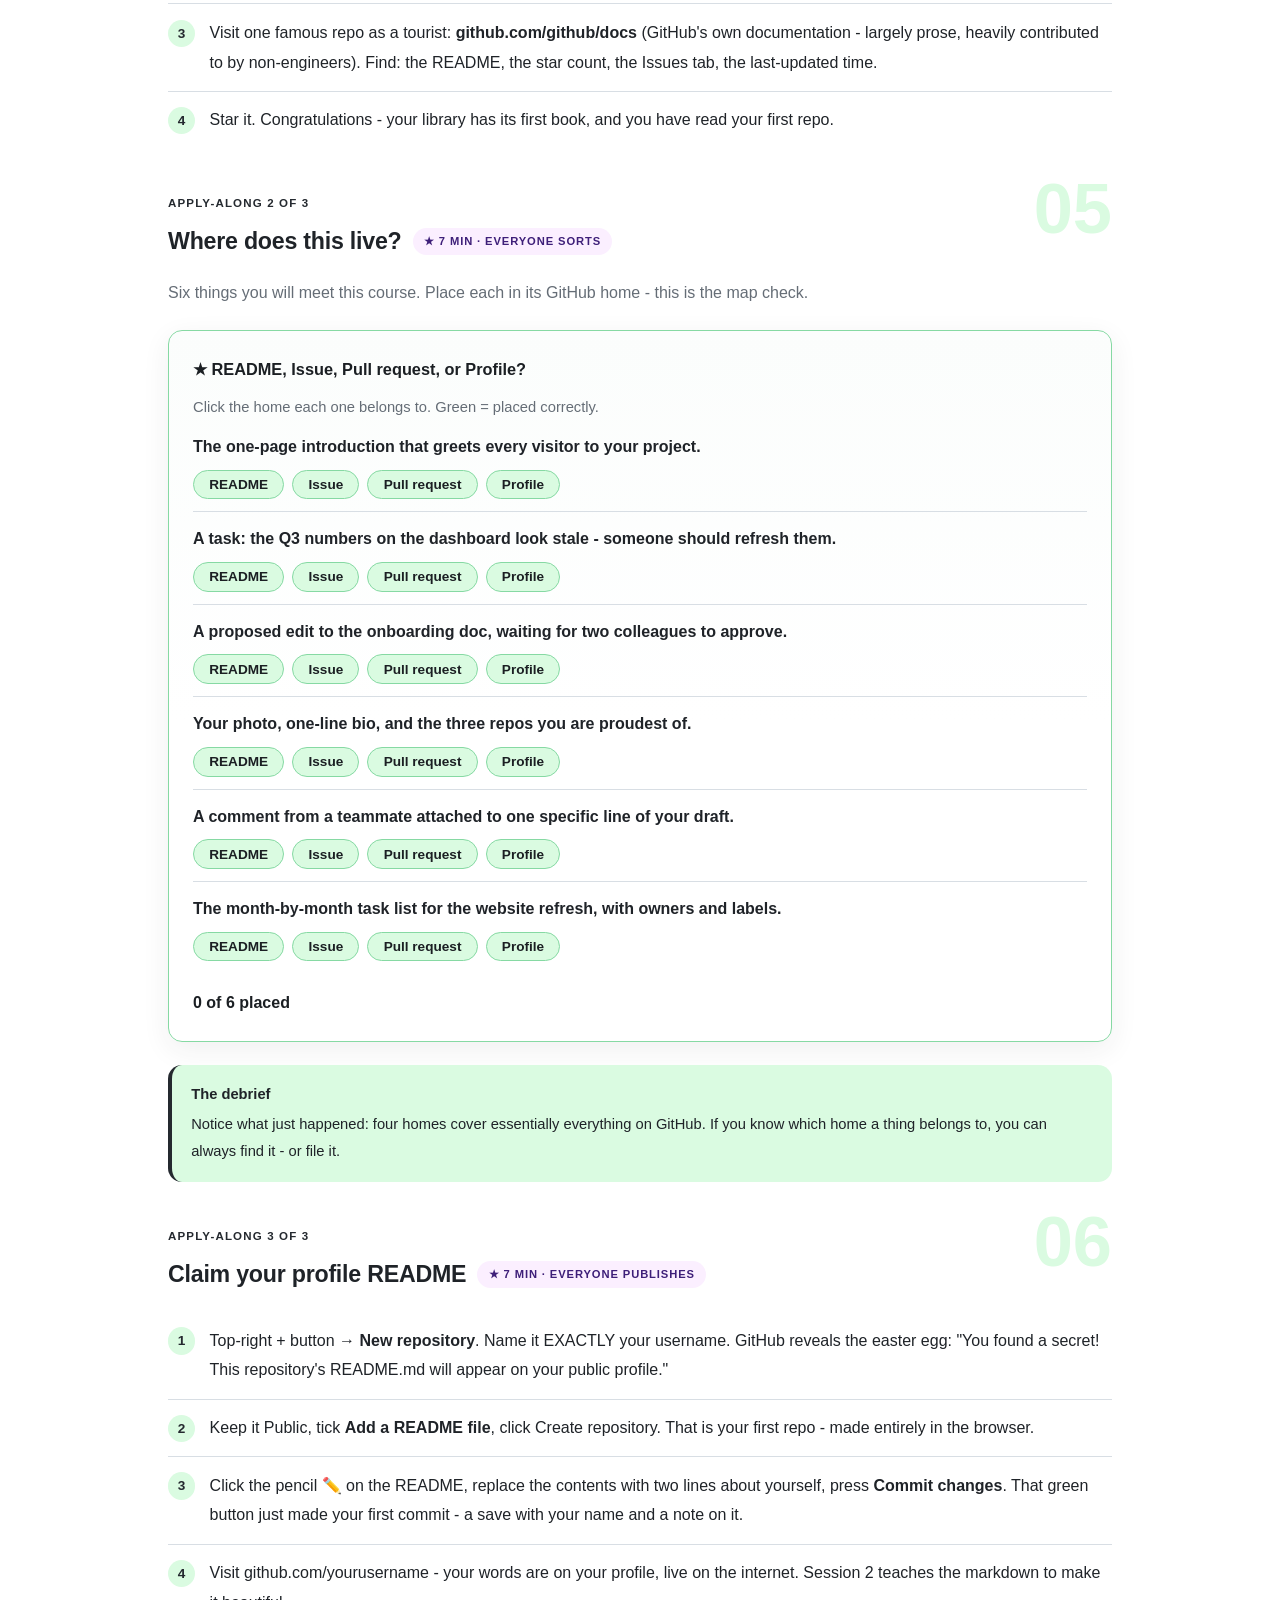
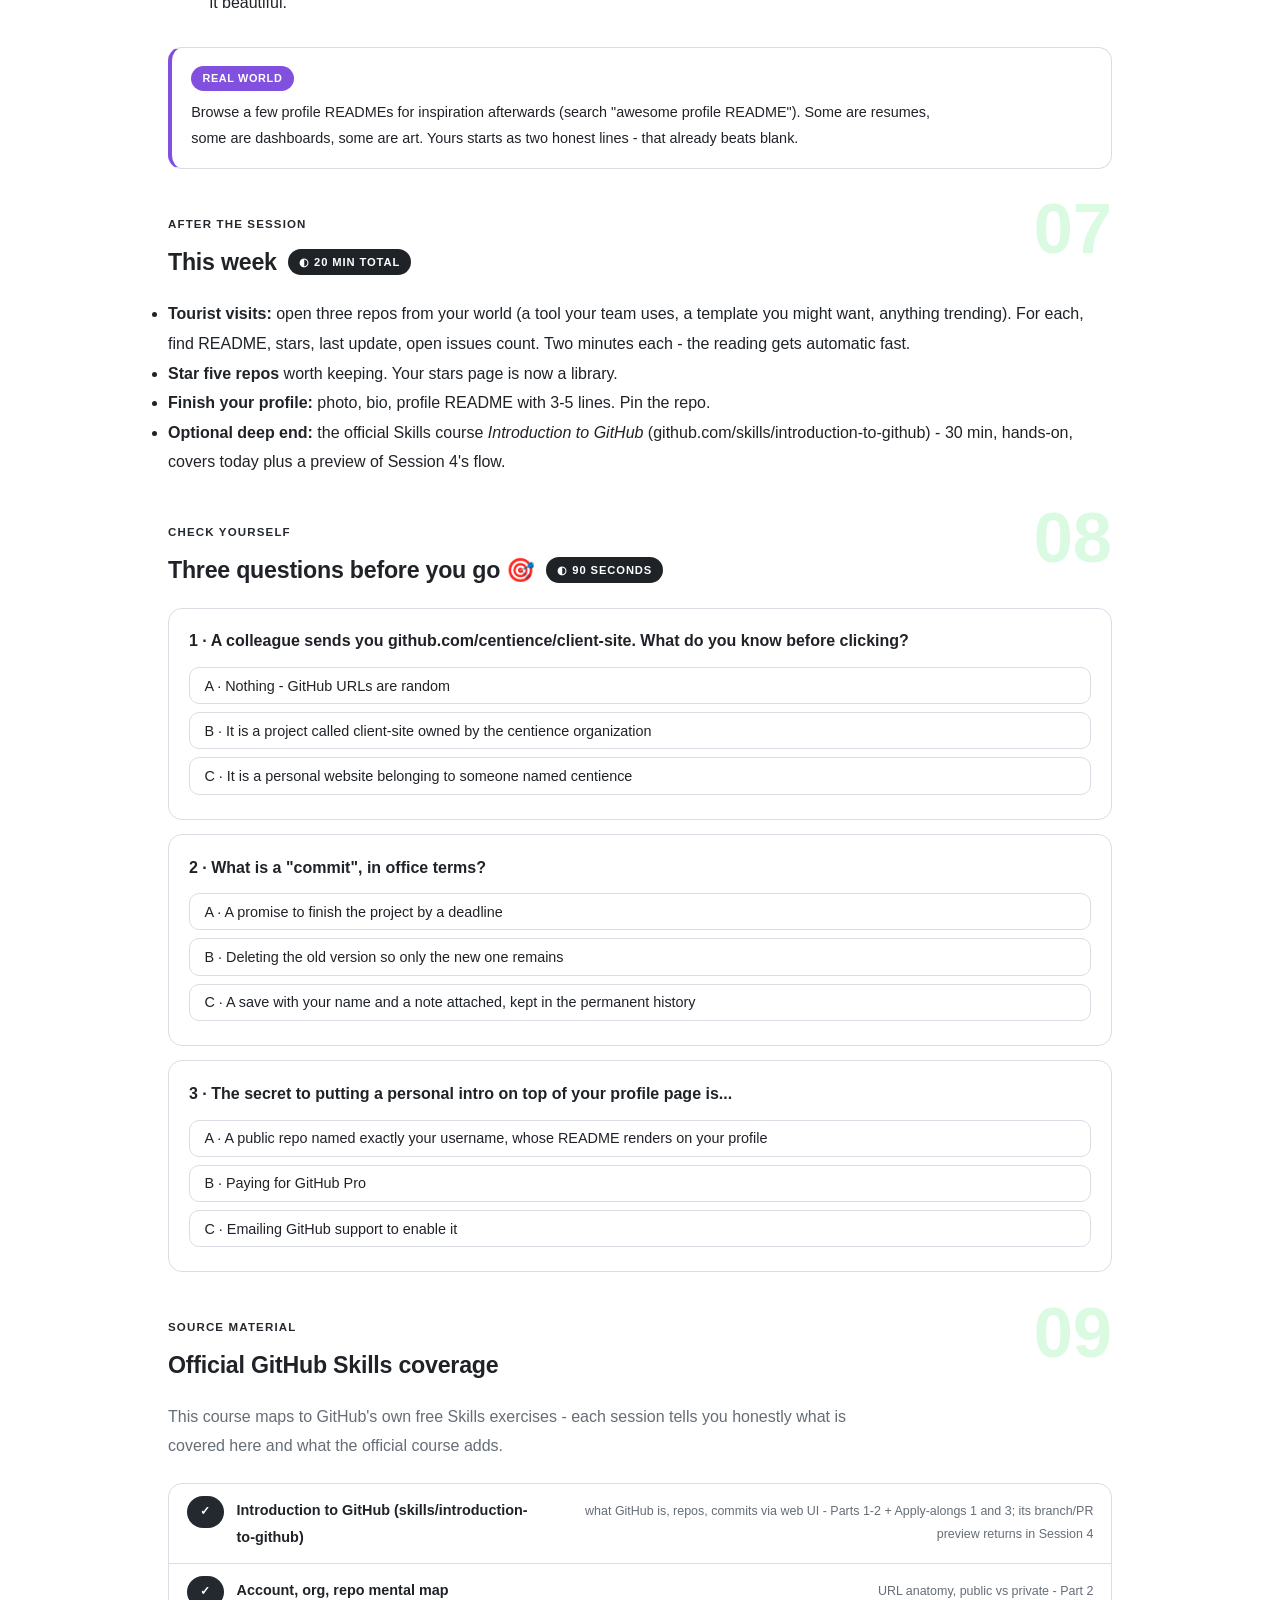
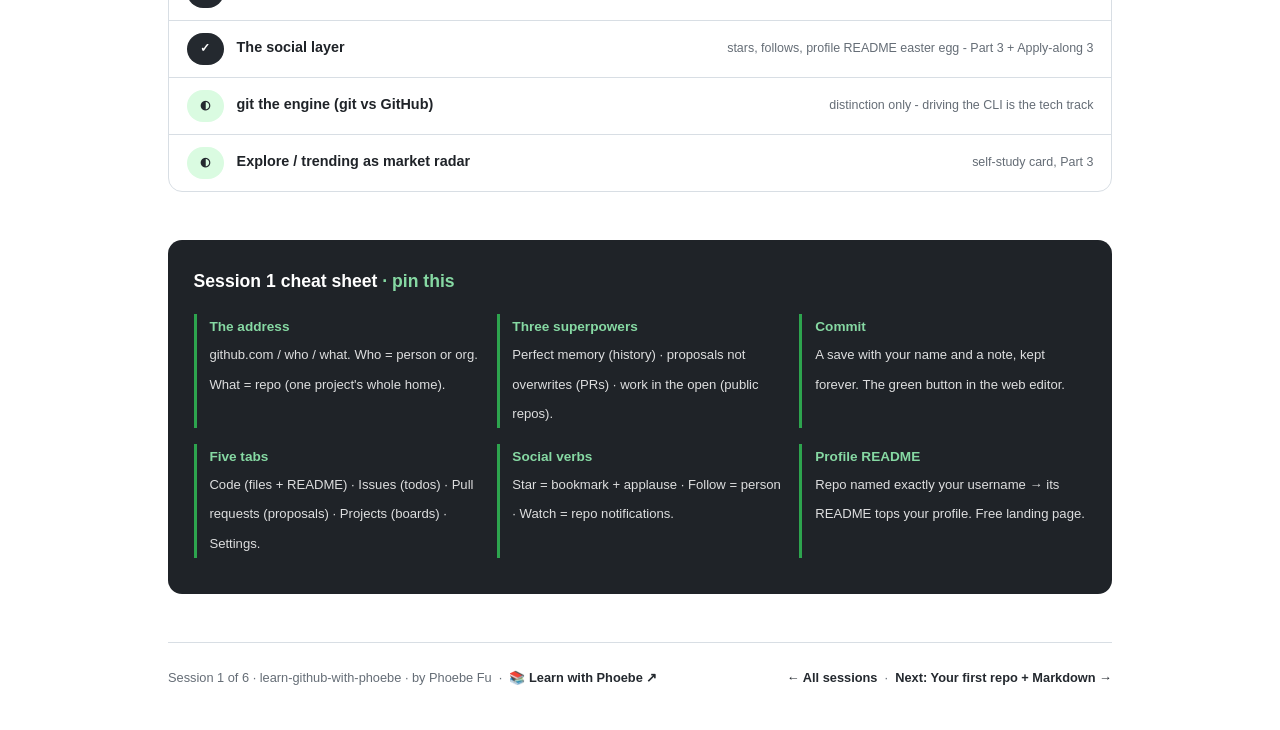
==== commit 3b7a7eb1: "Fix unreadable pills and labels: white text on the amber fill The "Real world" pill, build-along ste" ====
--- a/courses/01-meet-github.html
+++ b/courses/01-meet-github.html
@@ -19,7 +19,7 @@
 <meta name="twitter:image" content="https://phoebefu6.github.io/learn-github-with-phoebe/assets/og-cover.png">
 <!-- social:end -->
 <title>Session 1 · Meet GitHub - learn github with phoebe</title>
-<link rel="stylesheet" href="../assets/style.css?v=20">
+<link rel="stylesheet" href="../assets/style.css?v=21">
 </head>
 <body>
 
--- a/assets/style.css
+++ b/assets/style.css
@@ -281,7 +281,7 @@
   padding: .15rem .7rem;
 }
 .prompt-box.bad .label { background: var(--faint); color: var(--ink); }
-.prompt-box.good .label { background: var(--amber); color: var(--amber-ink); }
+.prompt-box.good .label { background: var(--amber); color: #fff; }
 .copy-btn {
   position: absolute;
   top: .7rem;
@@ -298,7 +298,7 @@
   transition: background .15s ease;
 }
 .copy-btn:hover { background: rgba(255,255,255,.22); }
-.copy-btn.copied { background: var(--amber); border-color: var(--amber); color: var(--amber-ink); }
+.copy-btn.copied { background: var(--amber); border-color: var(--amber); color: #fff; }
 
 /* ---------- demo steps ---------- */
 .steps { counter-reset: step; margin: .6rem 0 1rem; }
@@ -350,7 +350,7 @@
 .callout.example .ex-pill {
   display: inline-block;
   background: var(--amber);
-  color: var(--amber-ink);
+  color: #fff;
   border-radius: 999px;
   padding: .15rem .7rem;
   font-size: .68rem;
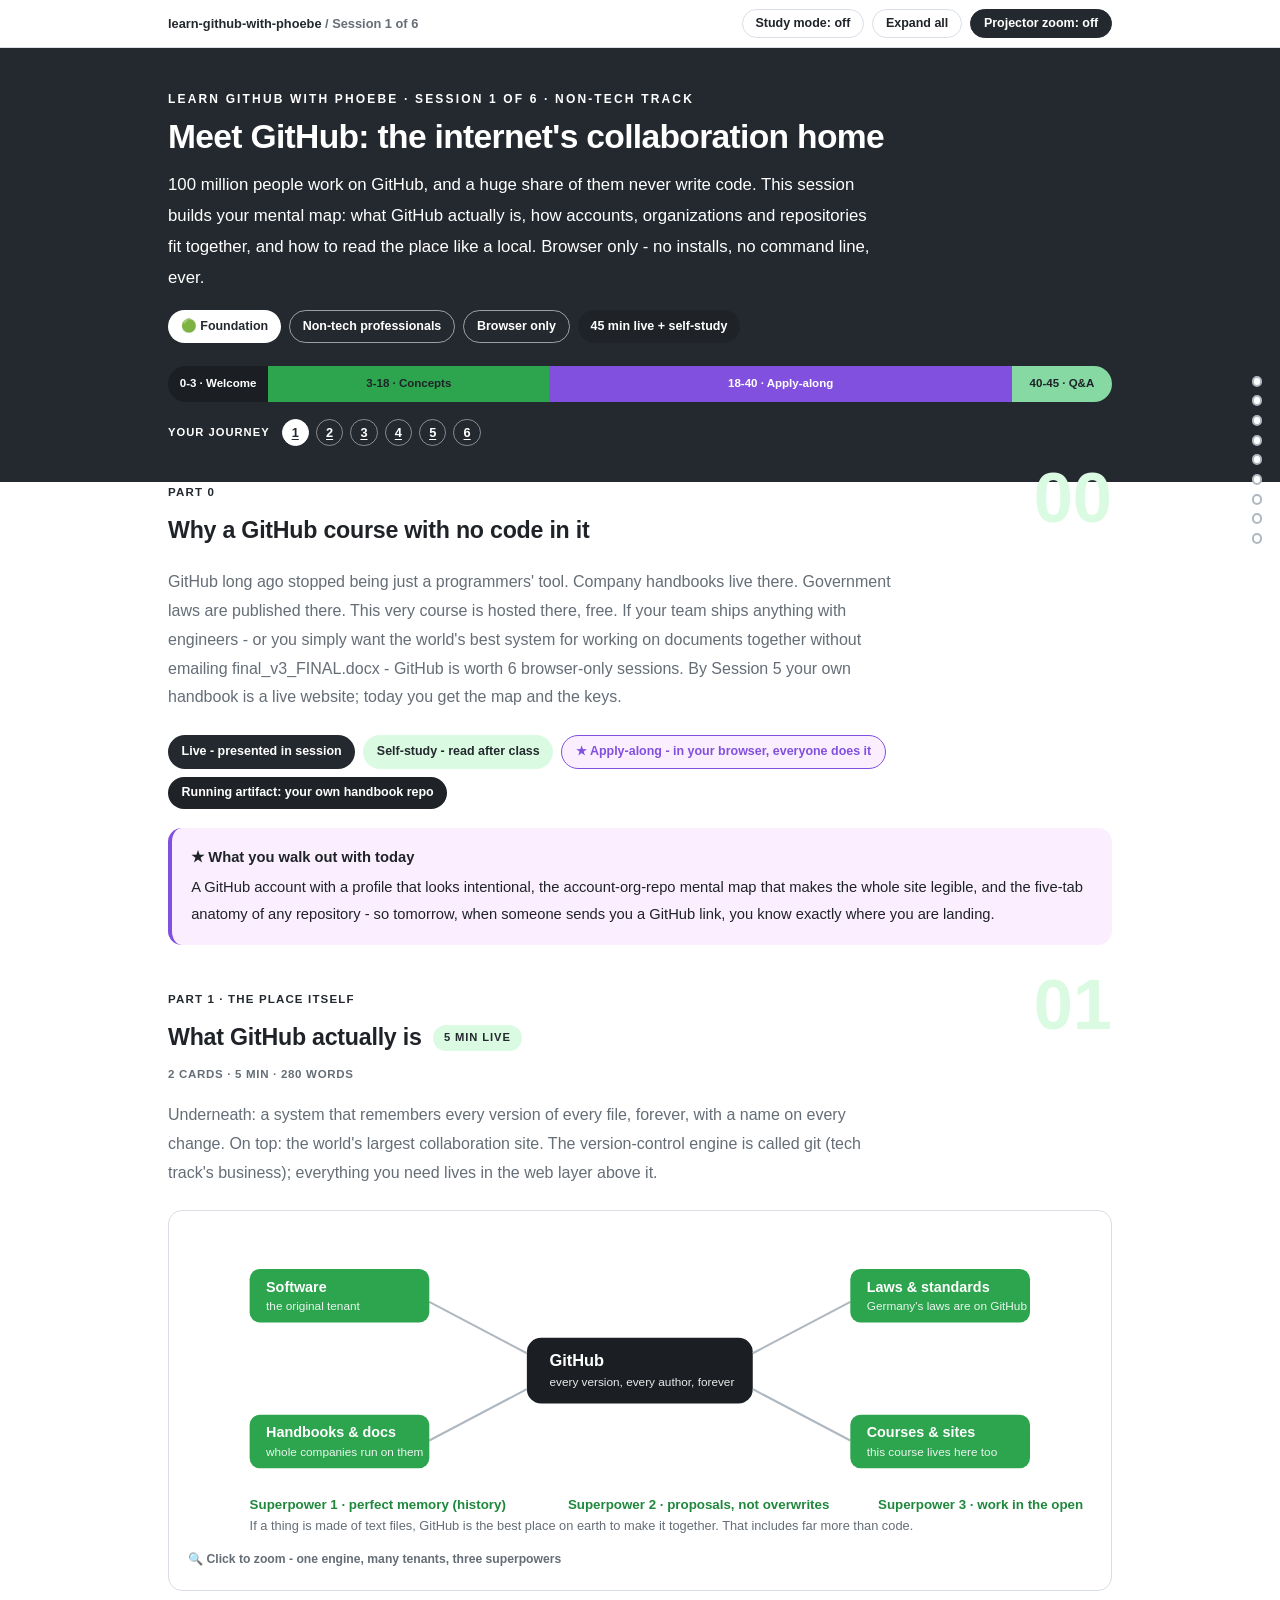
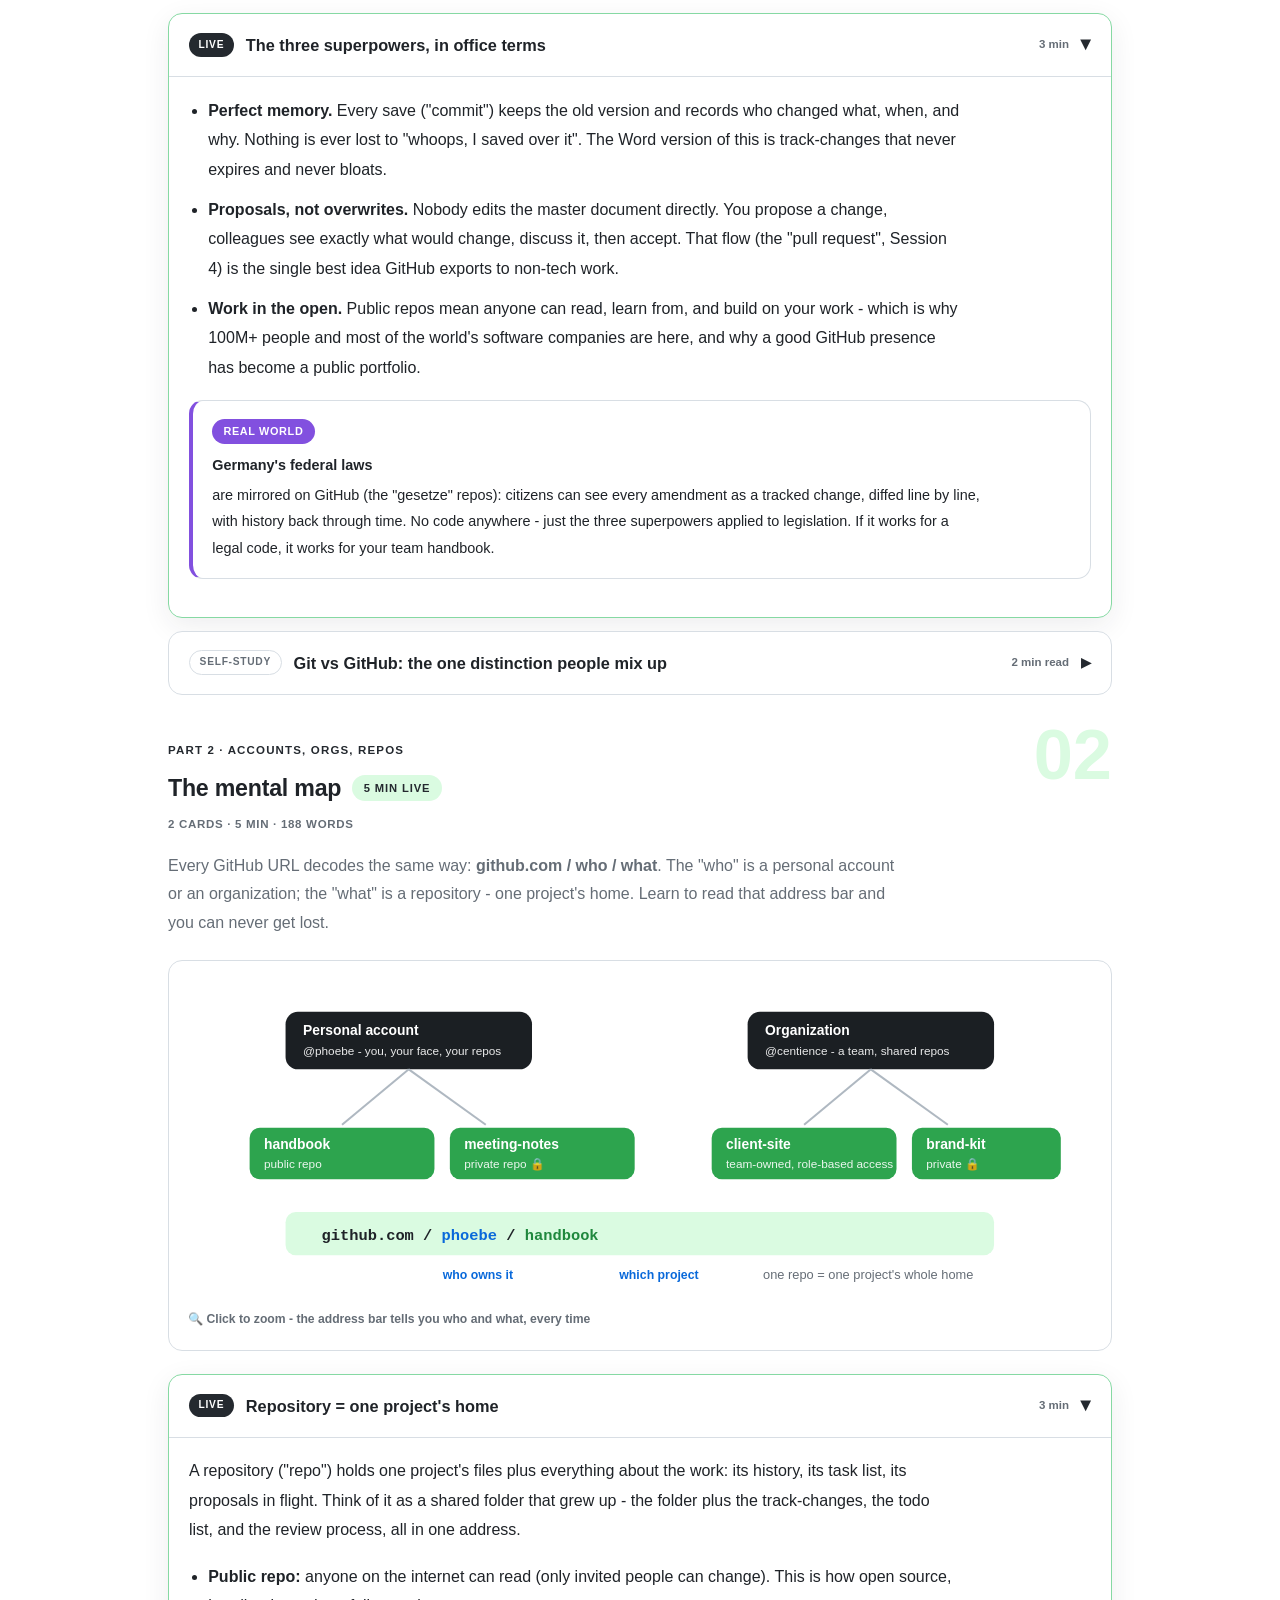
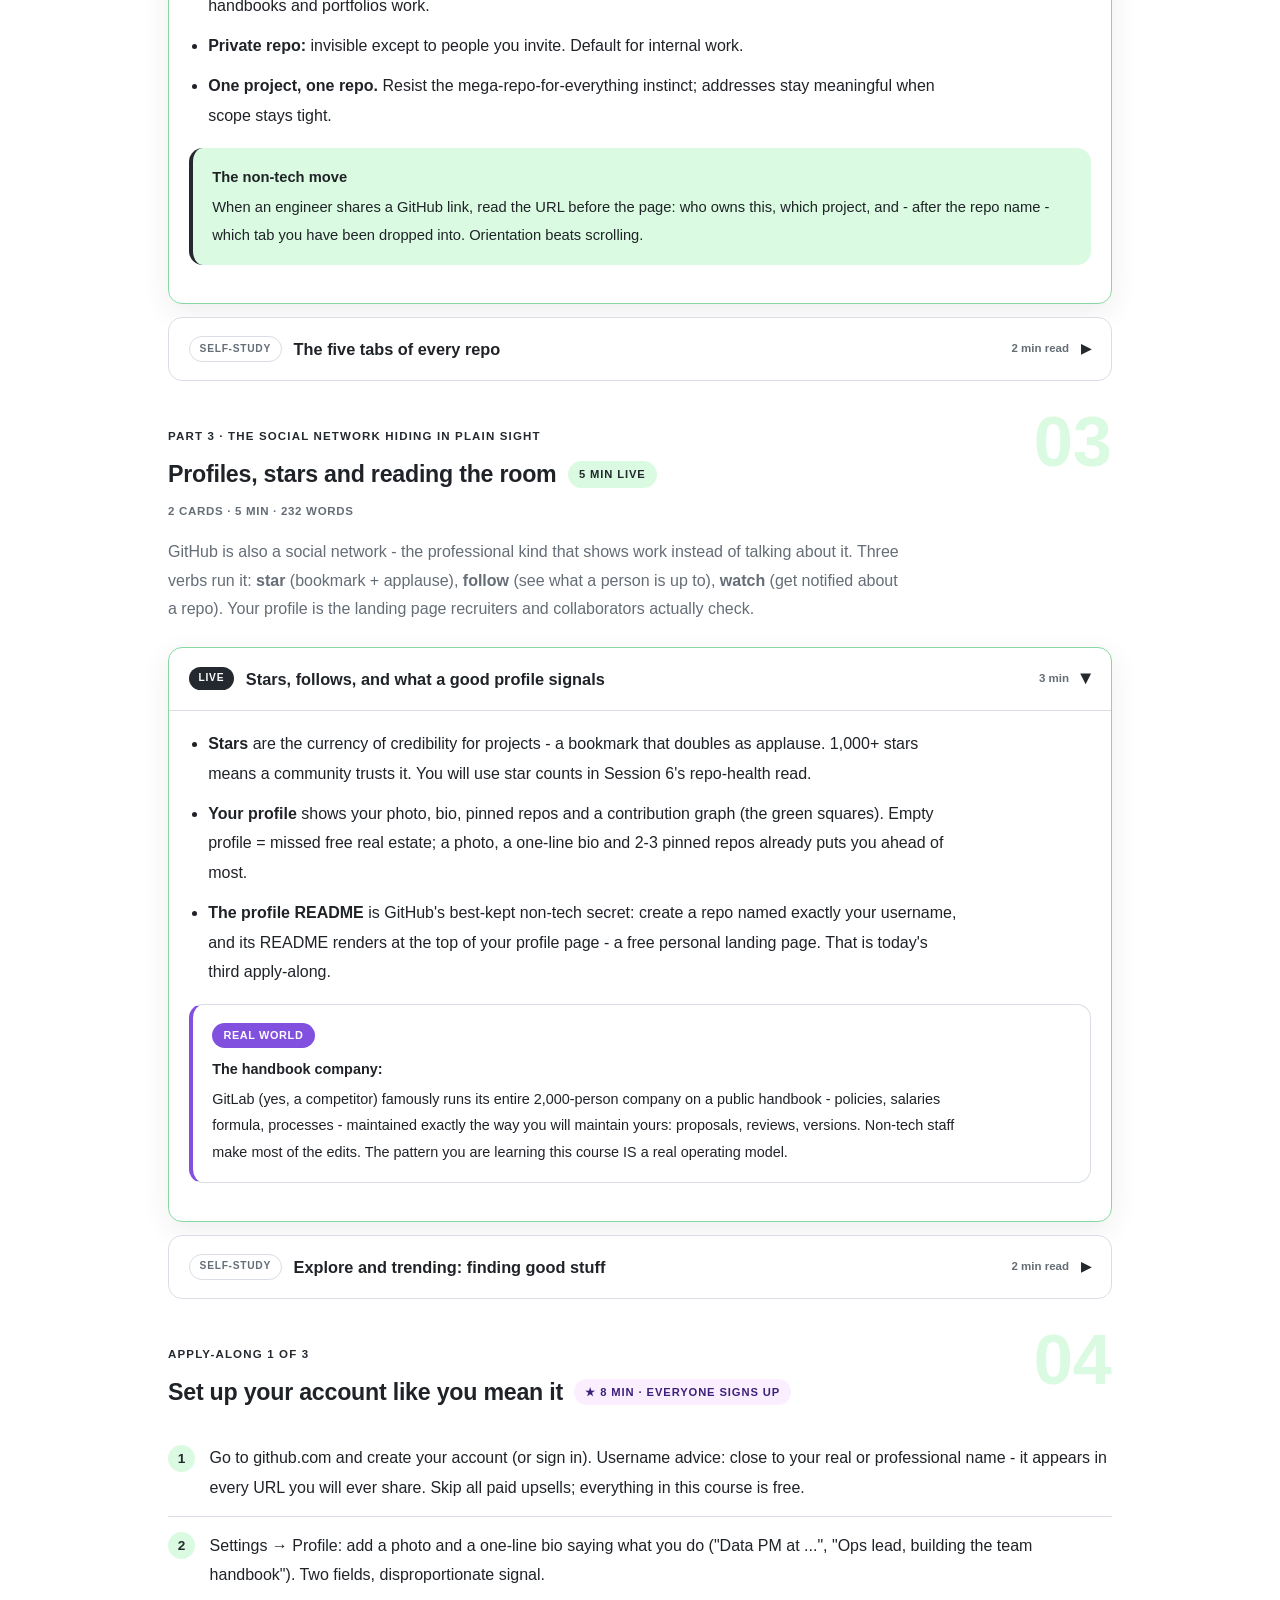
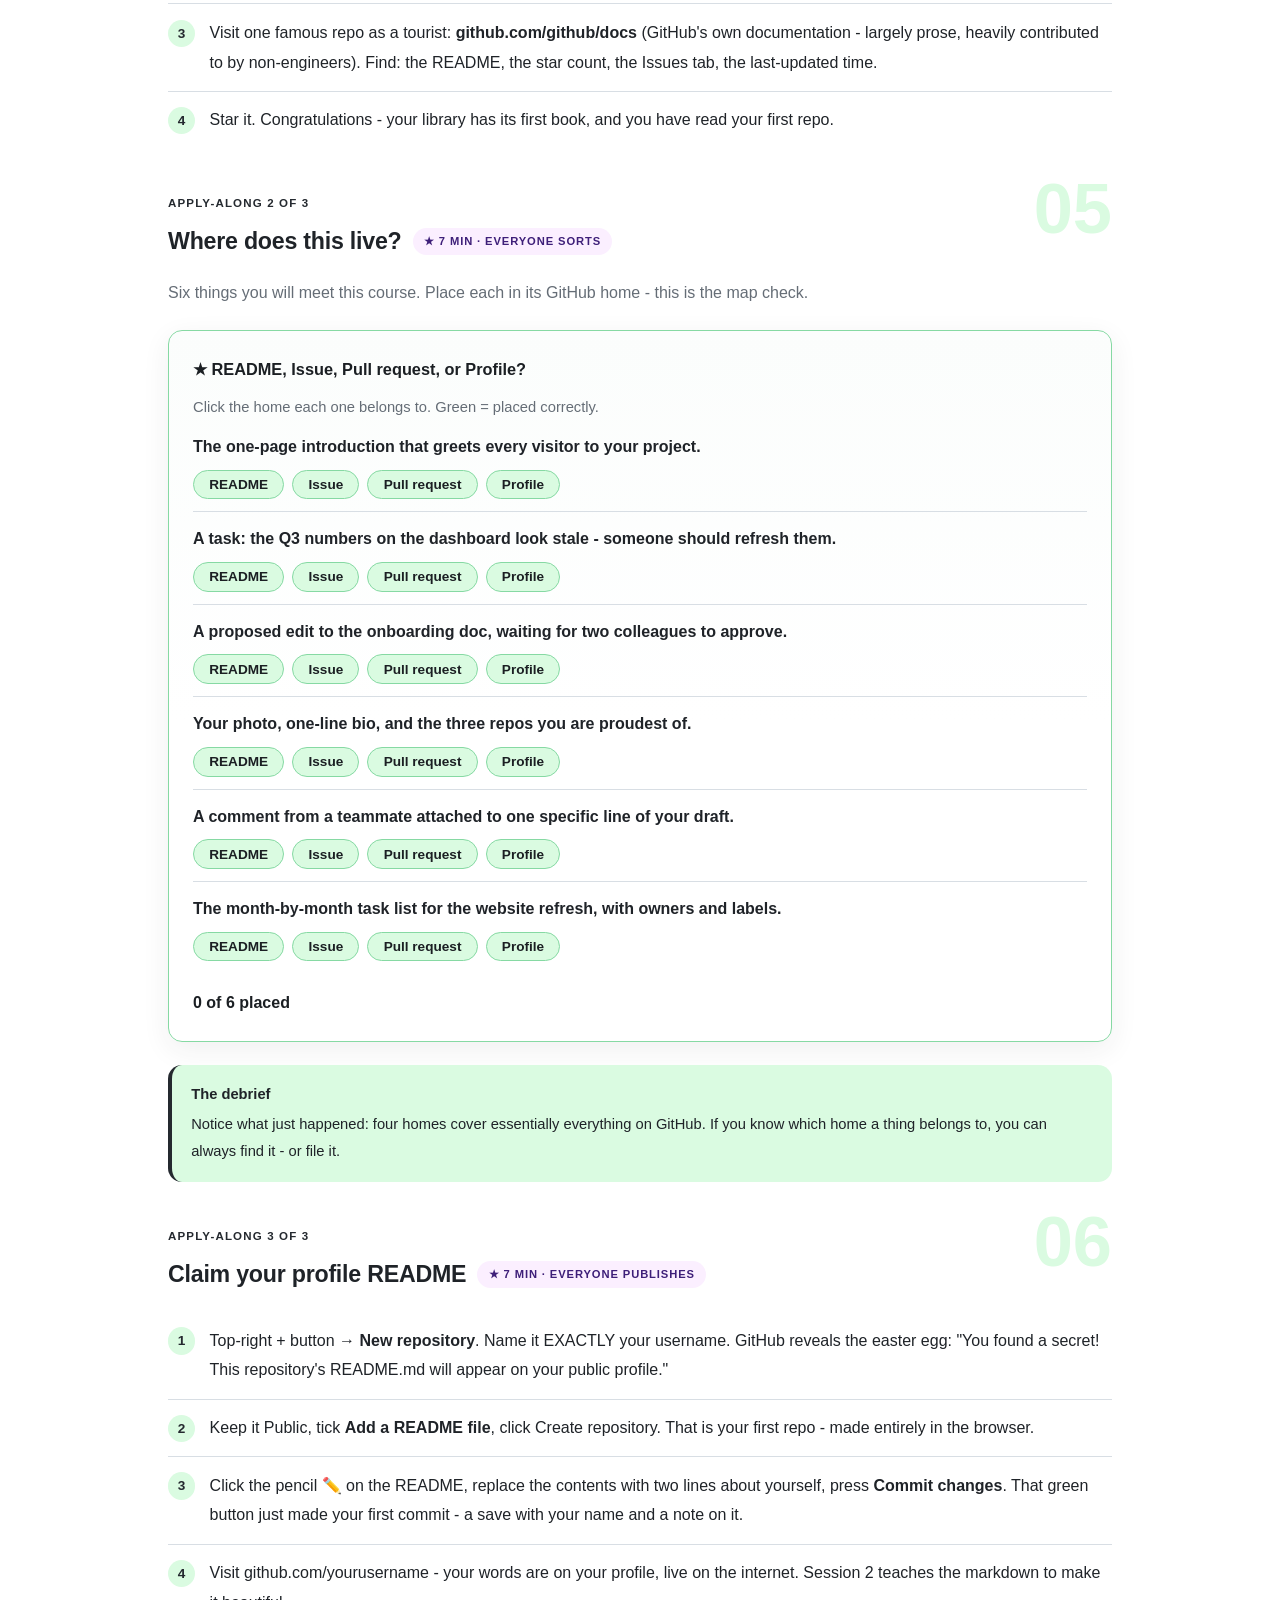
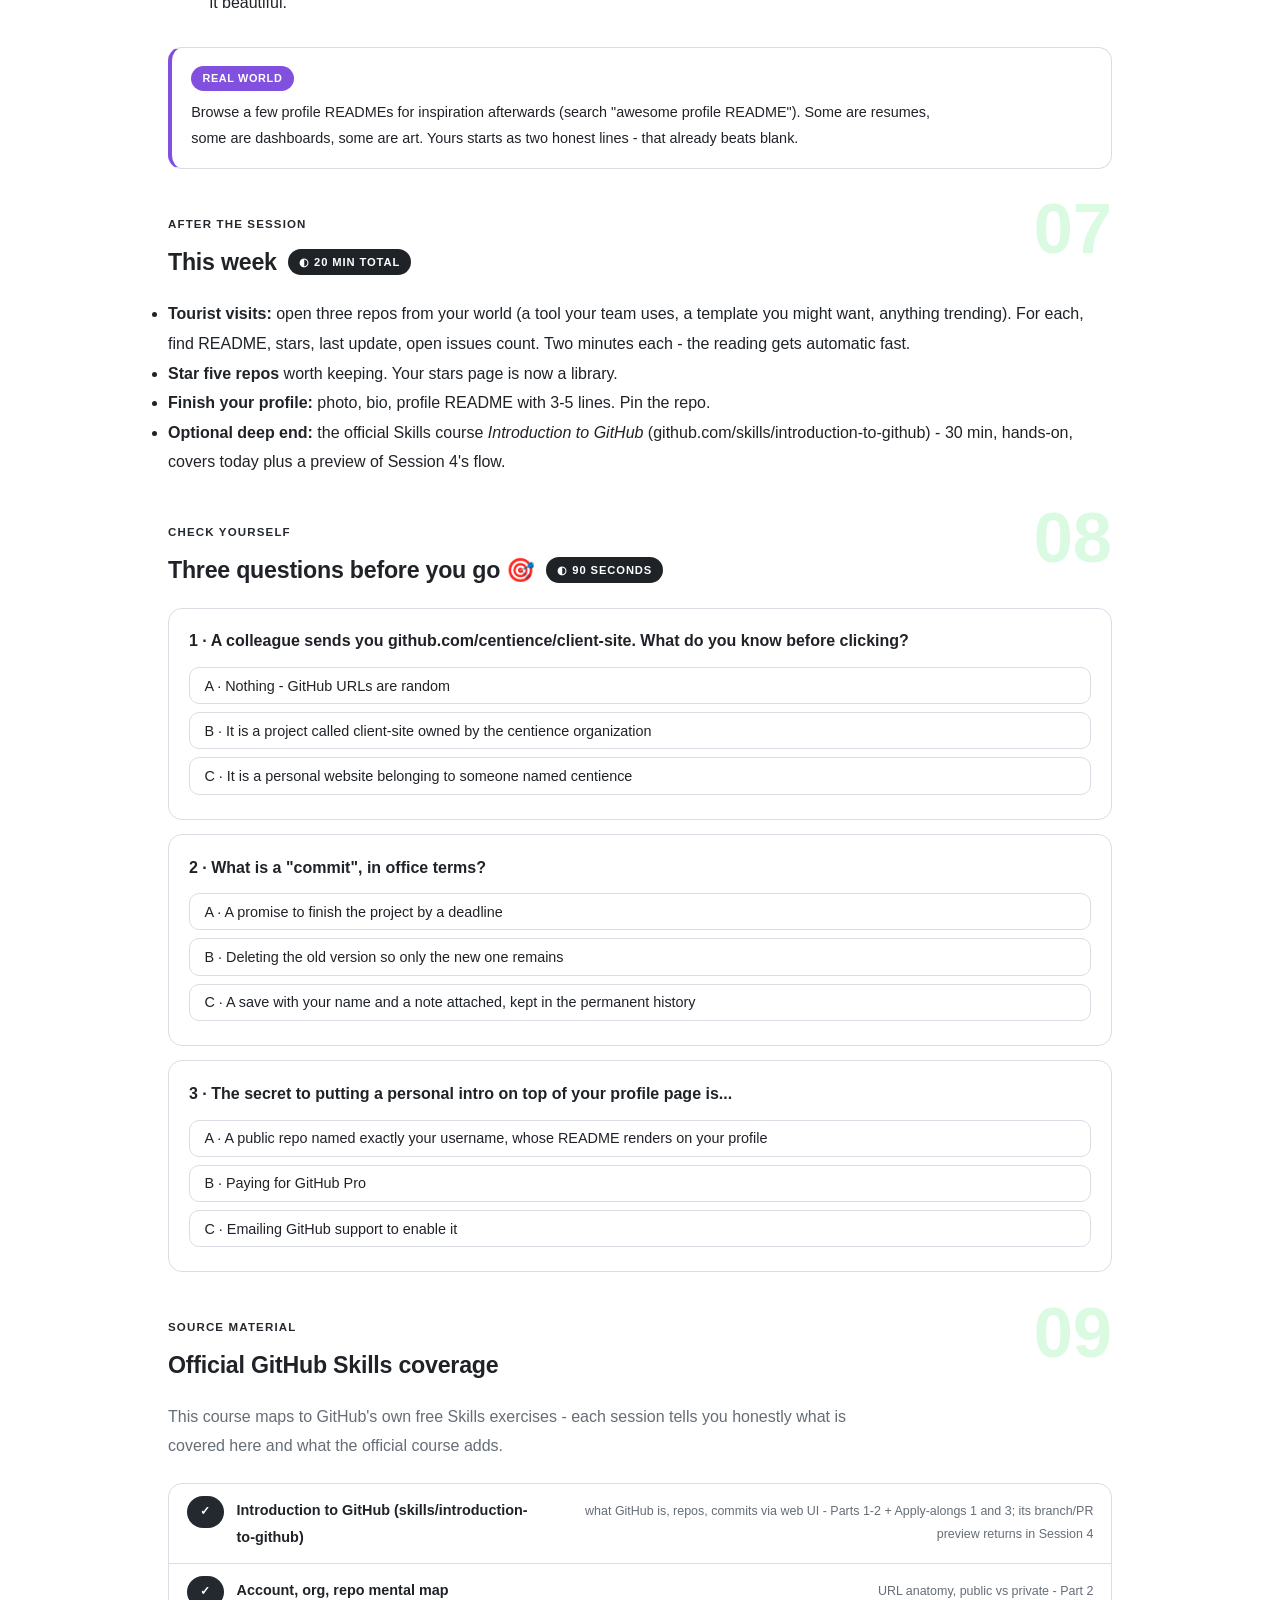
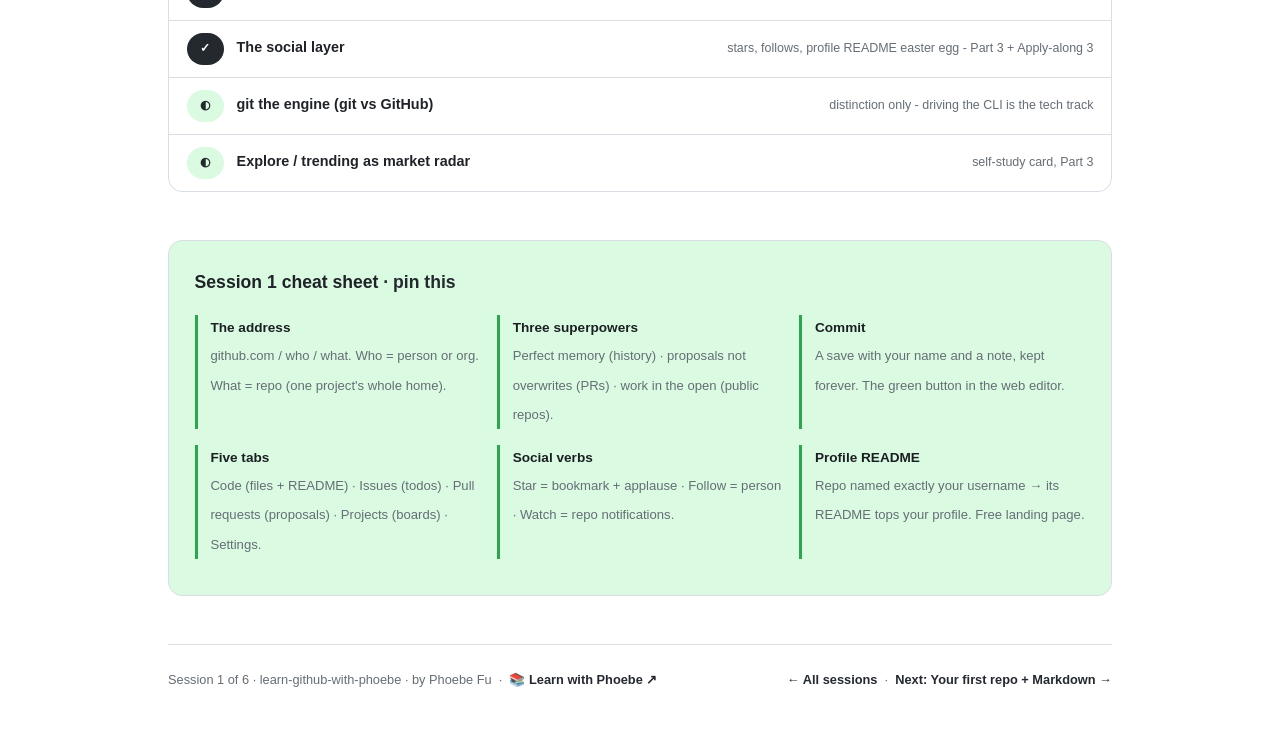
==== commit afc11ca8: "Light surfaces everywhere: lightbox, cheat panel, code boxes; contrast and phone-width fixes Every d" ====
--- a/courses/01-meet-github.html
+++ b/courses/01-meet-github.html
@@ -19,7 +19,7 @@
 <meta name="twitter:image" content="https://phoebefu6.github.io/learn-github-with-phoebe/assets/og-cover.png">
 <!-- social:end -->
 <title>Session 1 · Meet GitHub - learn github with phoebe</title>
-<link rel="stylesheet" href="../assets/style.css?v=21">
+<link rel="stylesheet" href="../assets/style.css?v=37">
 </head>
 <body>
 
@@ -400,7 +400,7 @@
 
 </main>
 
-<script src="../assets/app.js?v=17"></script>
+<script src="../assets/app.js?v=37"></script>
 <script src="../assets/widgets.js?v=17"></script>
 </body>
 </html>
--- a/assets/style.css
+++ b/assets/style.css
@@ -15,8 +15,8 @@
   --amber-ink: #3E1F79;
   --amber-50: #FBEFFF;
   --paper: #FFFFFF;
-  --code-bg: #0D1117;
-  --code-ink: #E6EDF3;
+  --code-bg: #DAFBE1;
+  --code-ink: #1F2328;
   --radius: 14px;
 }
 
@@ -46,7 +46,7 @@
   font-size: .75rem;
   letter-spacing: .18em;
   text-transform: uppercase;
-  opacity: .85;
+  opacity: 1;
   font-weight: 600;
 }
 .masthead h1 {
@@ -57,7 +57,7 @@
   letter-spacing: -.02em;
 }
 .masthead h1 .accent { color: inherit; }
-.masthead .sub { font-size: 1.05rem; opacity: .92; max-width: 44rem; }
+.masthead .sub { font-size: 1.05rem; opacity: 1; max-width: 44rem; }
 
 .chip-row { display: flex; flex-wrap: wrap; gap: .5rem; margin-top: 1.1rem; }
 .chip {
@@ -71,7 +71,7 @@
   white-space: nowrap;
 }
 .chip.level { background: #fff; color: var(--indigo); }
-.chip.audience { background: rgba(255,255,255,.16); color: #fff; border: 1px solid rgba(255,255,255,.35); }
+.chip.audience { background: rgba(255,255,255,.08); color: #fff; border: 1px solid rgba(255,255,255,.35); }
 .chip.time { background: var(--ink); color: #fff; font-variant-numeric: tabular-nums; }
 
 /* ---------- agenda bar ---------- */
@@ -224,7 +224,7 @@
 .pill.light { background: var(--indigo-50); color: var(--indigo); }
 .pill.inkpill { background: var(--ink); color: #fff; }
 .pill.amber, .pill.peach { background: var(--amber-50); color: var(--amber); border: 1.5px solid var(--amber); }
-.pill.bare { color: var(--faint); }
+.pill.bare { color: var(--muted); }
 
 /* ---------- 4D grid ---------- */
 .grid-2 { display: grid; grid-template-columns: repeat(auto-fit, minmax(15rem, 1fr)); gap: .8rem; margin: .5rem 0 1rem; }
@@ -253,10 +253,11 @@
 table.clean td:first-child { font-weight: 600; }
 
 /* ---------- prompt boxes ---------- */
-.prompt-box {
+.prompt-box{
   position: relative;
-  background: var(--code-bg);
-  color: var(--code-ink);
+  background: #DAFBE1;
+  border: 1px solid #D8DEE4;
+  color: #1F2328;
   border-radius: var(--radius);
   padding: 1.1rem 1.2rem;
   margin: 1rem 0 1.2rem;
@@ -266,12 +267,12 @@
   white-space: pre-wrap;
   word-break: break-word;
 }
-.prompt-box .label {
+.prompt-box .label{
   position: absolute;
   top: -0.7rem;
   left: 1rem;
-  background: var(--indigo);
-  color: #fff;
+  background: #24292F;
+  color: #FFFFFF;
   font-family: "Inter", -apple-system, sans-serif;
   font-size: .68rem;
   font-weight: 700;
@@ -282,13 +283,13 @@
 }
 .prompt-box.bad .label { background: var(--faint); color: var(--ink); }
 .prompt-box.good .label { background: var(--amber); color: #fff; }
-.copy-btn {
+.copy-btn{
   position: absolute;
   top: .7rem;
   right: .7rem;
-  background: rgba(255,255,255,.1);
-  border: 1px solid rgba(255,255,255,.25);
-  color: #fff;
+  background: #FFFFFF;
+  border: 1px solid #D8DEE4;
+  color: #1F2328;
   border-radius: 999px;
   padding: .25rem .8rem;
   font-size: .72rem;
@@ -297,7 +298,7 @@
   font-family: "Inter", -apple-system, sans-serif;
   transition: background .15s ease;
 }
-.copy-btn:hover { background: rgba(255,255,255,.22); }
+.copy-btn:hover { background: #D8DEE4; }
 .copy-btn.copied { background: var(--amber); border-color: var(--amber); color: #fff; }
 
 /* ---------- demo steps ---------- */
@@ -387,11 +388,11 @@
   gap: .4rem;
 }
 
-.lightbox {
+.lightbox{
   position: fixed;
   inset: 0;
   z-index: 100;
-  background: rgba(31,35,40,.9);
+  background: rgba(255,255,255,.97);
   display: none;
   align-items: center;
   justify-content: center;
@@ -399,8 +400,10 @@
   cursor: zoom-out;
 }
 .lightbox.open { display: flex; }
-.lightbox .inner {
+.lightbox .inner{
   background: #fff;
+  border: 1px solid #D8DEE4;
+  box-shadow: 0 10px 40px rgba(31,35,40,.14);
   border-radius: var(--radius);
   padding: 2rem;
   max-width: 94vw;
@@ -408,13 +411,12 @@
   overflow: auto;
 }
 .lightbox .inner svg, .lightbox .inner img { width: min(88vw, 70rem); height: auto; }
-.lightbox .close-hint {
+.lightbox .close-hint{
   position: fixed;
   top: 1rem; right: 1.4rem;
-  color: #fff;
+  color: #1F2328;
   font-size: .8rem;
   font-weight: 600;
-  opacity: .8;
 }
 
 /* ---------- courses covered ---------- */
@@ -433,19 +435,20 @@
 .covered-row .note { margin-left: auto; color: var(--muted); font-size: .78rem; text-align: right; }
 
 /* ---------- cheat sheet footer ---------- */
-.cheat {
-  background: var(--ink);
-  color: #fff;
+.cheat{
+  background: #DAFBE1;
+  border: 1px solid #D8DEE4;
+  color: #1F2328;
   border-radius: var(--radius);
   padding: 1.6rem 1.6rem 1.3rem;
   margin-top: 3rem;
 }
 .cheat h3 { font-size: 1.1rem; margin-bottom: 1rem; }
-.cheat h3 span { color: var(--indigo-soft); }
+.cheat h3 span { color: #24292F; }
 .cheat .grid-2 { gap: 1rem; }
 .cheat .cheat-item { border-left: 3px solid var(--indigo-mid); padding-left: .8rem; }
-.cheat .cheat-item b { display: block; font-size: .85rem; color: var(--indigo-soft); }
-.cheat .cheat-item span { font-size: .82rem; opacity: .85; }
+.cheat .cheat-item b { display: block; font-size: .85rem; color: #1B1F23; }
+.cheat .cheat-item span { font-size: .82rem; color: #656D76; }
 
 footer.pagefoot {
   border-top: 1px solid var(--hairline);
@@ -540,7 +543,7 @@
   margin-top: 1.1rem;
   flex-wrap: wrap;
 }
-.journey .jlabel { font-size: .7rem; font-weight: 700; text-transform: uppercase; letter-spacing: .09em; opacity: .8; margin-right: .3rem; }
+.journey .jlabel { font-size: .7rem; font-weight: 700; text-transform: uppercase; letter-spacing: .09em; opacity: 1; margin-right: .3rem; }
 .journey a {
   width: 1.7rem; height: 1.7rem;
   border-radius: 999px;
@@ -874,3 +877,28 @@
   color: var(--pv-flag);
 }
 /* === /LWP-PATCH === */
+
+/* layout-patch-3: phone-width overflow (2026-10-10) */
+.sql-bar { flex-wrap: wrap; }
+@media (max-width: 480px) {
+  .covered-row { flex-wrap: wrap; }
+  .covered-row .note { margin-left: 0; text-align: left; flex-basis: 100%; }
+  details.card summary { flex-wrap: wrap; }
+  details.card summary .mini { white-space: normal; }
+  .wk, .sqlbox, .prompt-box, pre { max-width: 100%; overflow-x: auto; }
+  .mono, code, strong, .note { overflow-wrap: anywhere; }
+  select, input[type=range], label { max-width: 100%; }
+  canvas, svg, img { max-width: 100%; height: auto; }
+  .tree-kids, .tree-node-wrap, .tree-node, .rb-night, .al-row, .gd-field, .tl-row, .sl-row { max-width: 100%; overflow-x: auto; }
+  .tl-cols, .sl-cols, .bb-cols, .ev-cols, [class$="-cols"] { grid-template-columns: 1fr !important; display: grid; }
+  .tl-cols > *, .sl-cols > *, [class$="-cols"] > * { min-width: 0; max-width: 100%; }
+  .mono { white-space: normal; }
+  .er-w, .bb-lab, .tl-lev, .sl-lev { max-width: 100%; white-space: normal; }
+}
+/* contrast-patch-2b */
+.cheat a { color: var(--indigo-deep, var(--ink)); }
+.chip.audience { background: transparent; border-color: rgba(255,255,255,.55); }
+.masthead a, .masthead .sub a { color: #fff; text-decoration: underline; text-underline-offset: 2px; }
+.prompt-box b, .prompt-box strong { color: var(--indigo-deep, var(--ink)); }
+.prompt-box span, .prompt-box em, .prompt-box i { color: inherit; }
+.pp-stamp i { color: var(--ink); }
